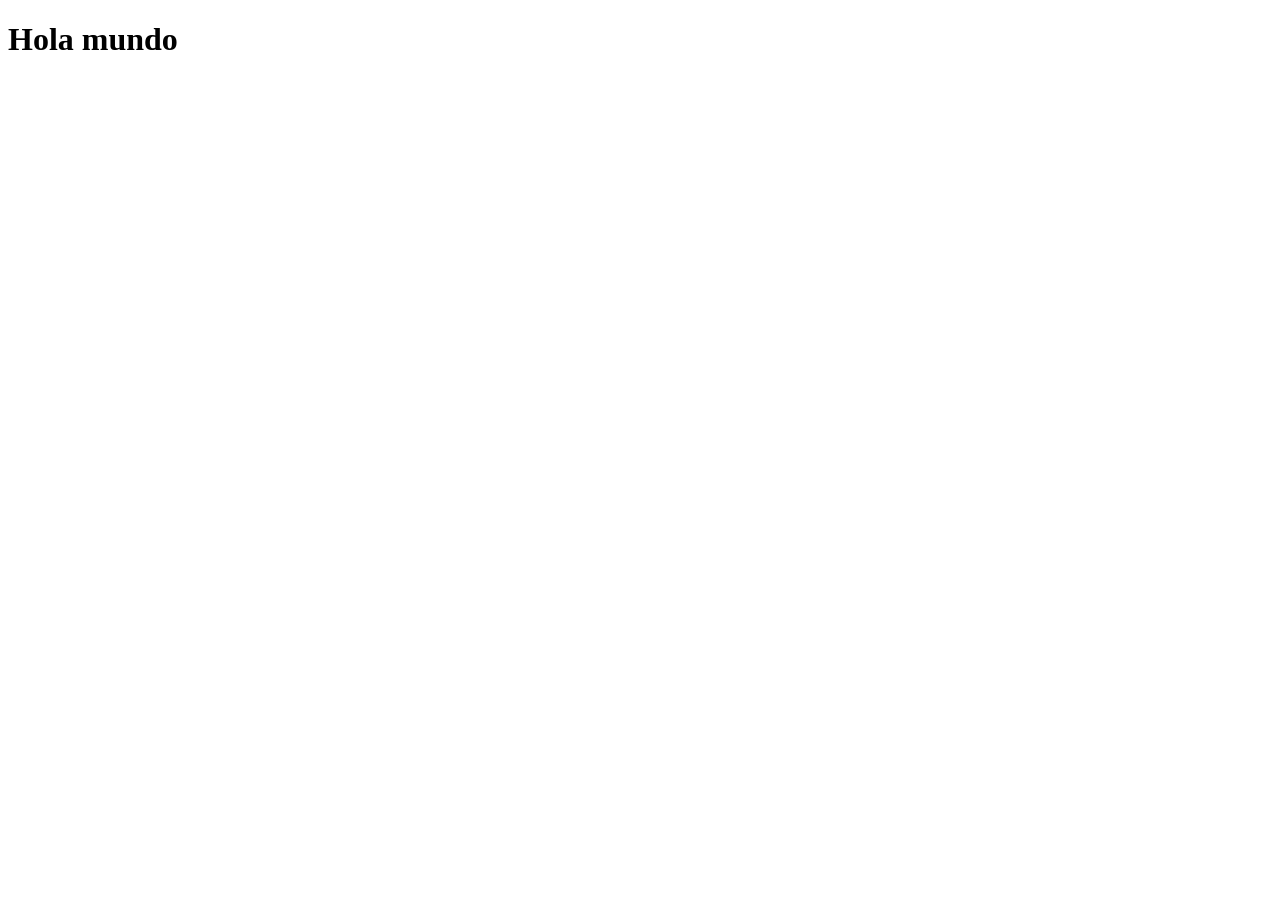
==== index.html @ 463c2a9b "Create index.html" ====
<!DOCTYPE html>
<html lang="es">
<head>
    <meta charset="UTF-8">
    <meta name="viewport" content="width=device-width, initial-scale=1.0">
    <title>ROR Control Tower — Arquitectura | Servisofts</title>
</head>
<body>
<h1>Hola mundo</h1>
</body>
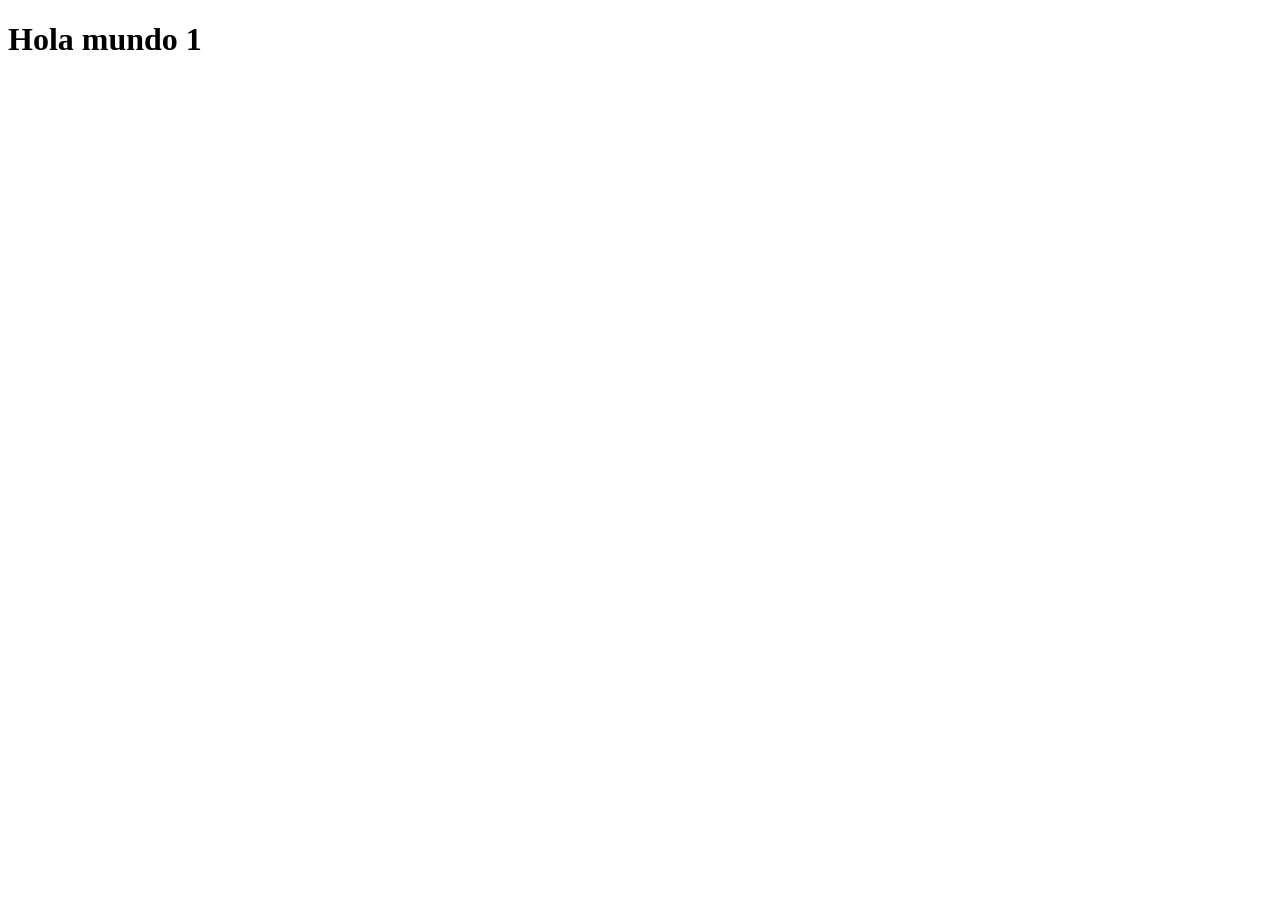
==== commit 5cb72d2f: "Update index.html" ====
--- a/index.html
+++ b/index.html
@@ -6,5 +6,5 @@
     <title>ROR Control Tower — Arquitectura | Servisofts</title>
 </head>
 <body>
-<h1>Hola mundo</h1>
+<h1>Hola mundo 1</h1>
 </body>
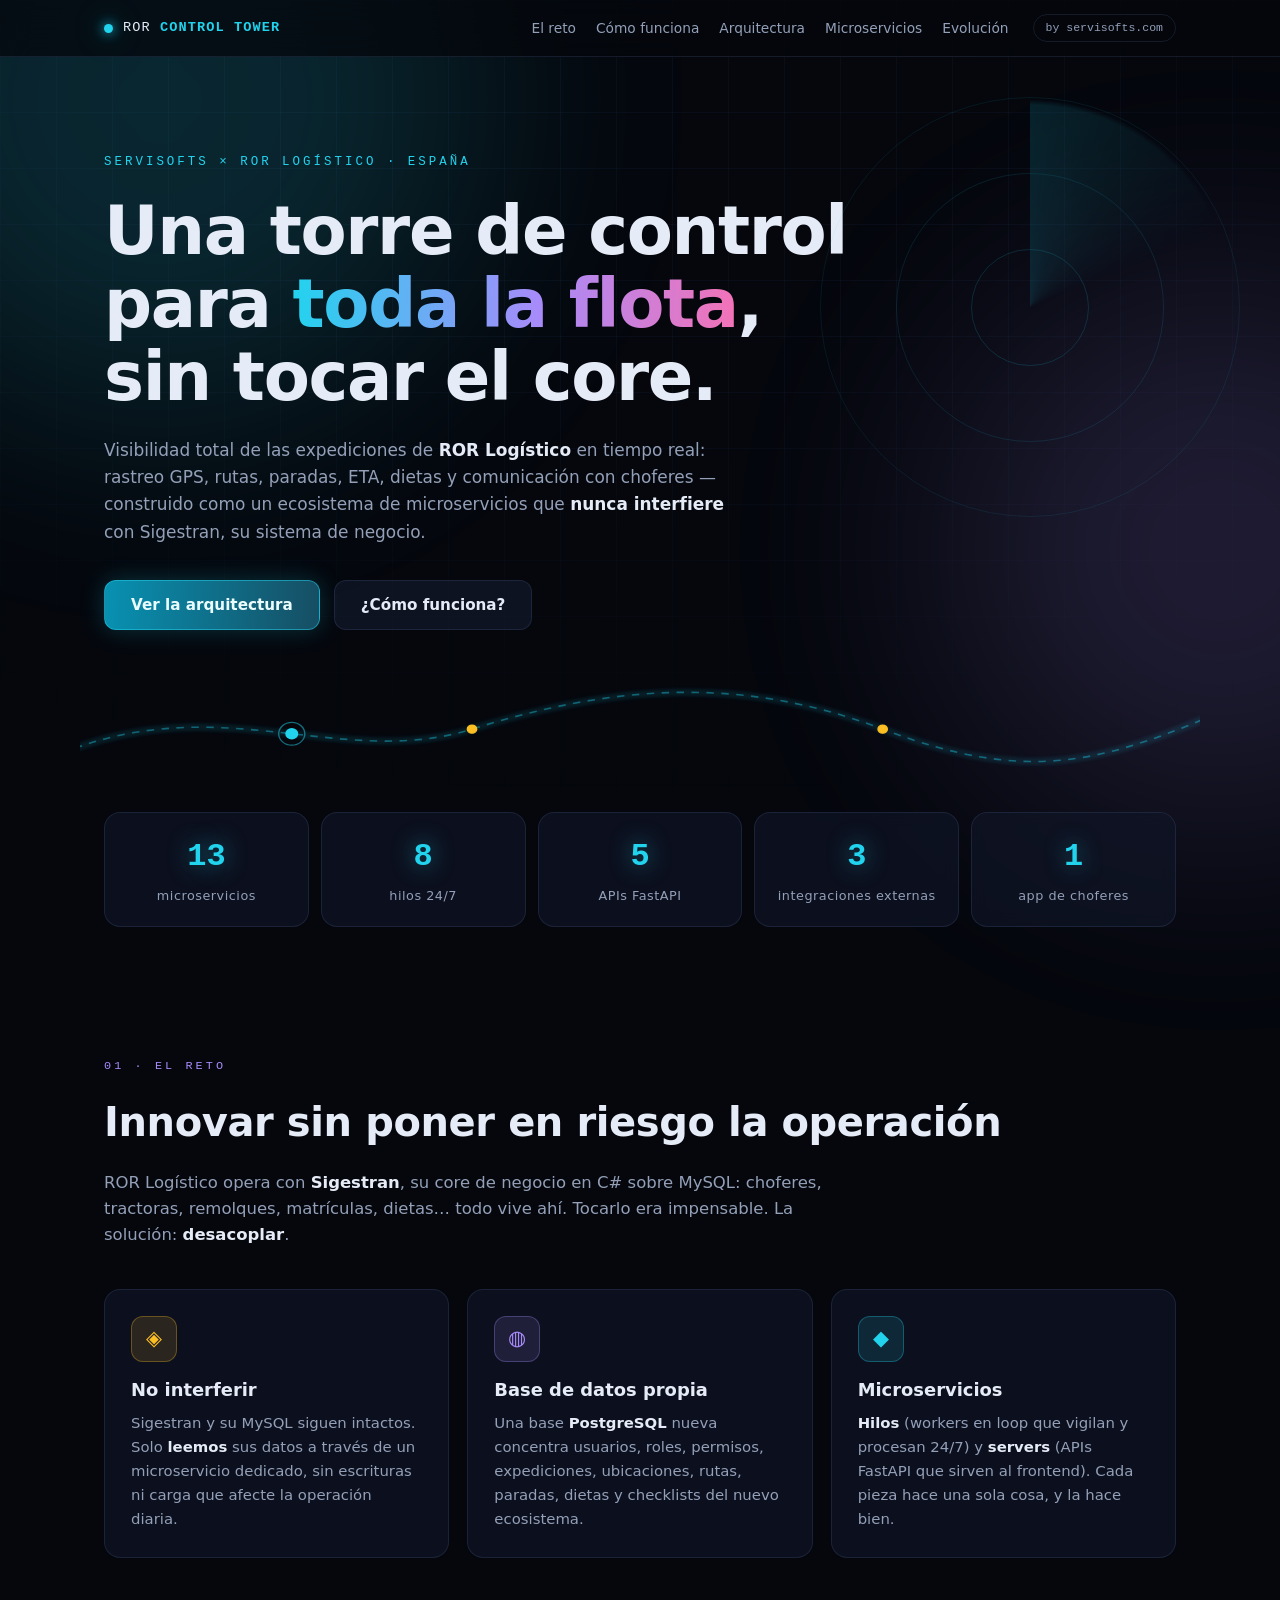
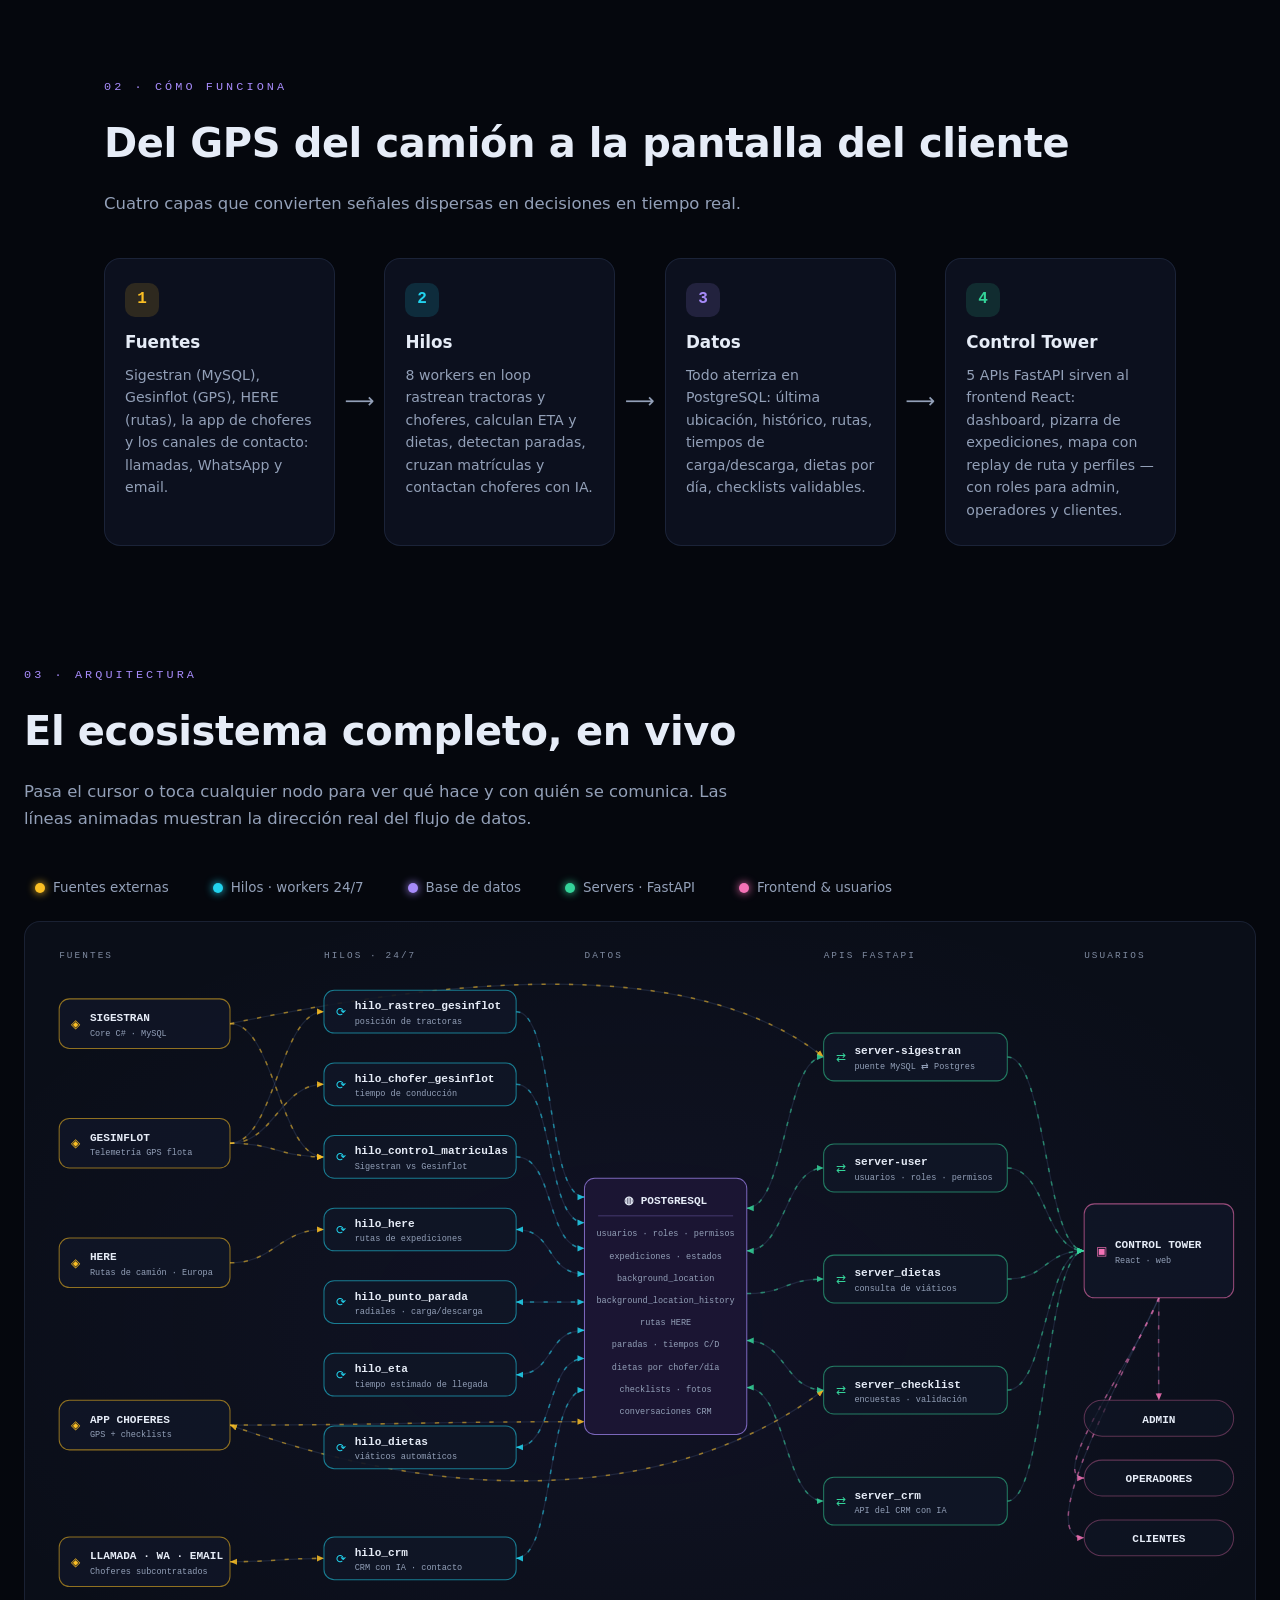
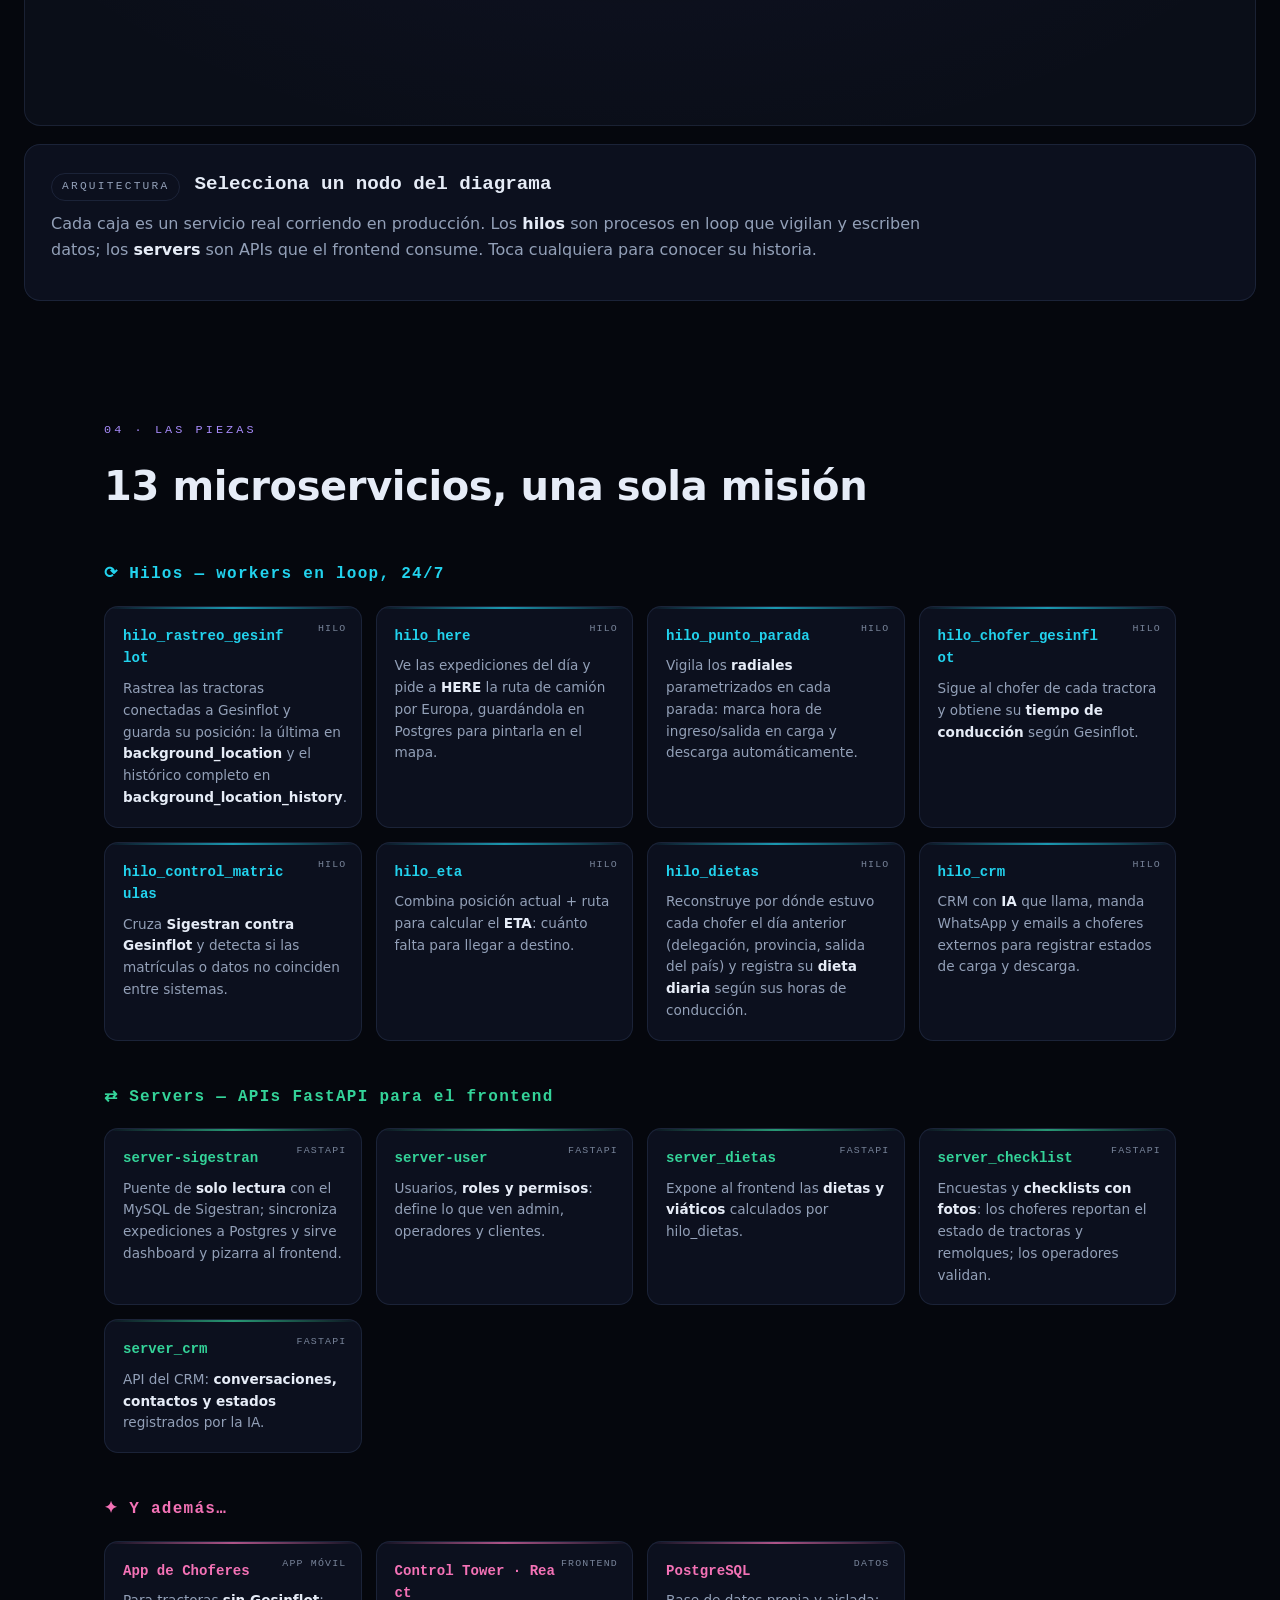
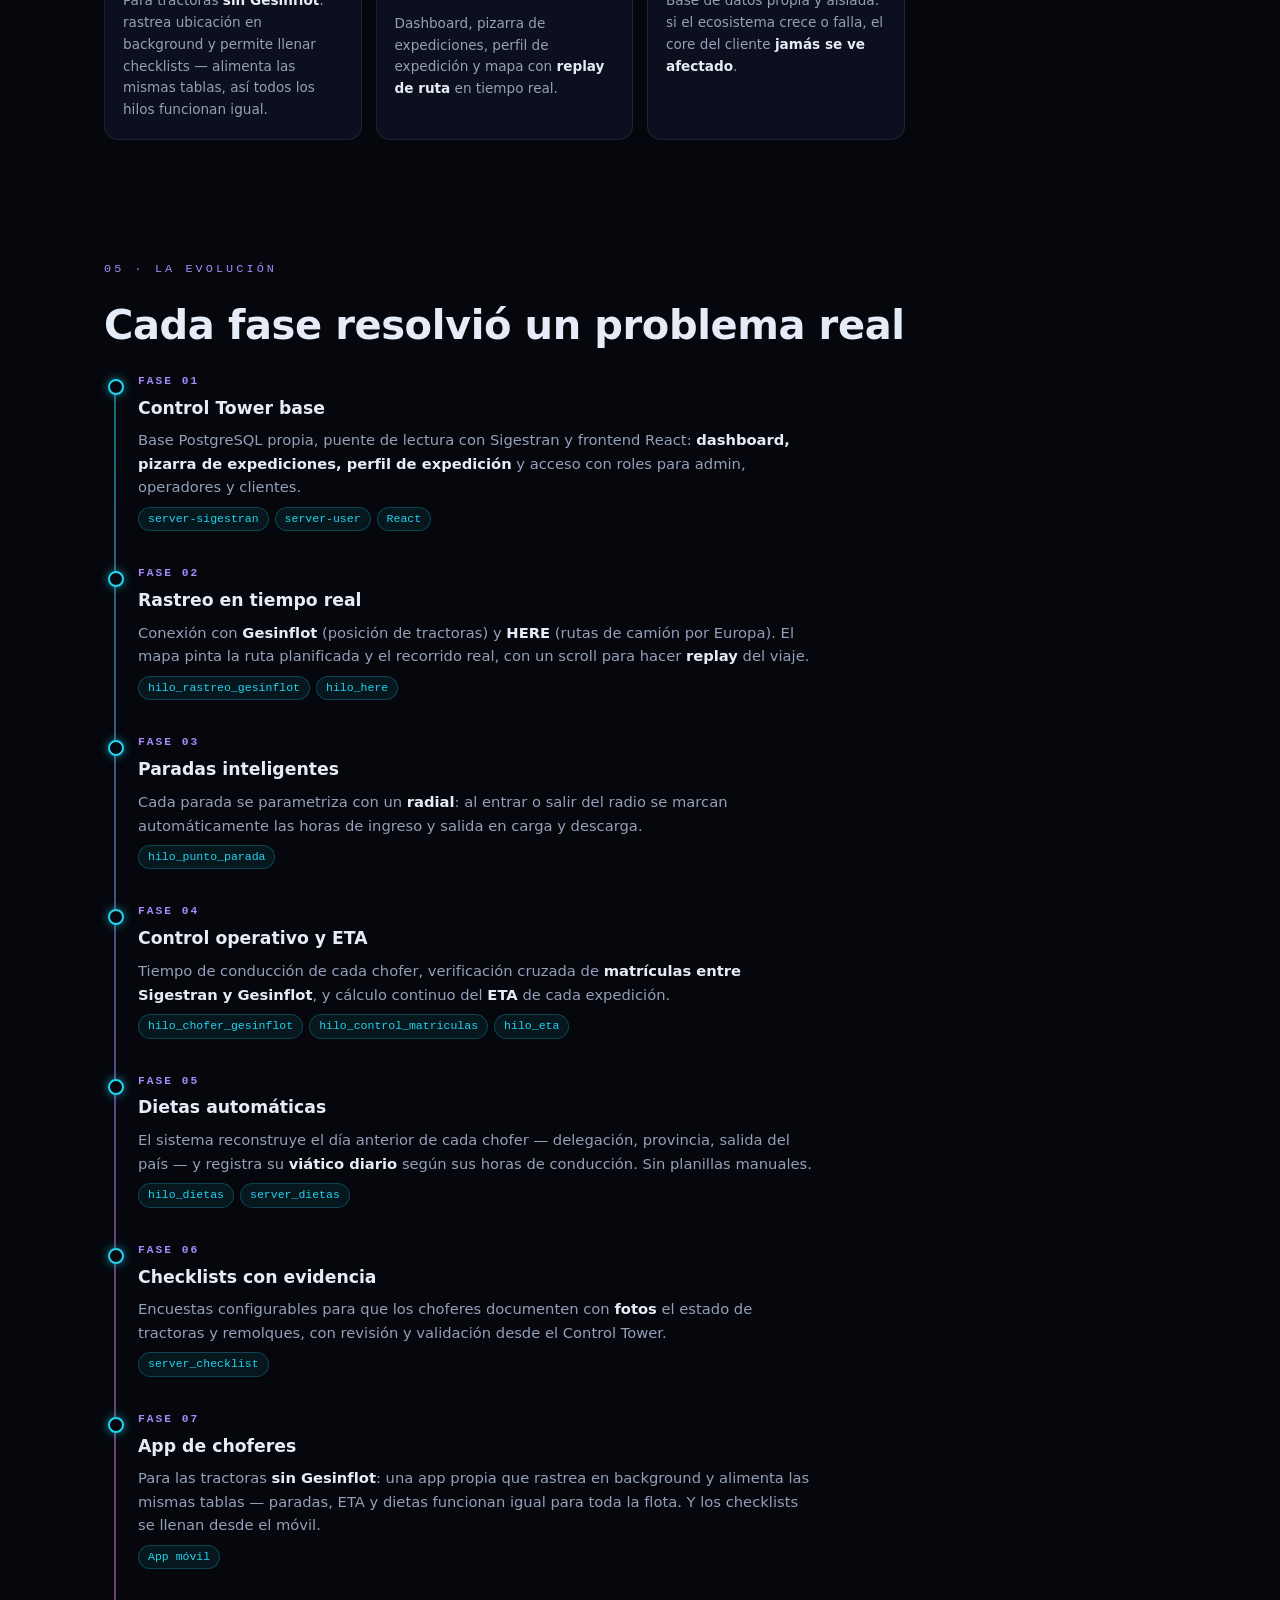
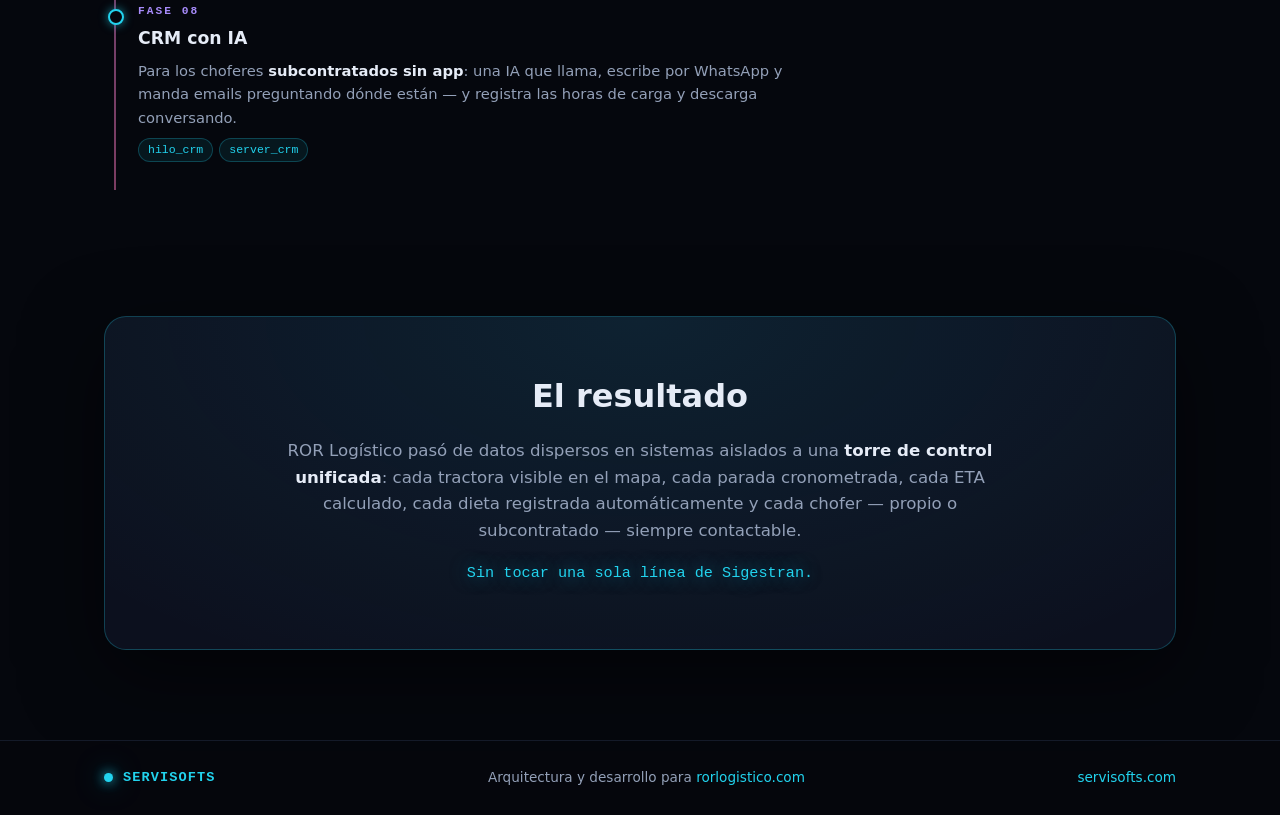
==== commit 5233b65c: "cambios" ====
--- a/index.html
+++ b/index.html
@@ -4,7 +4,245 @@
     <meta charset="UTF-8">
     <meta name="viewport" content="width=device-width, initial-scale=1.0">
     <title>ROR Control Tower — Arquitectura | Servisofts</title>
+    <meta name="description" content="Control Tower logístico para ROR Logístico: rastreo en tiempo real, ETA, dietas automáticas y CRM con IA. Desarrollado por Servisofts.">
+    <link rel="stylesheet" href="style.css" />
 </head>
 <body>
-<h1>Hola mundo 1</h1>
+
+    <!-- ══════════════════ FONDO GLOBAL ══════════════════ -->
+    <div class="bg-grid" aria-hidden="true"></div>
+    <div class="bg-glow bg-glow-1" aria-hidden="true"></div>
+    <div class="bg-glow bg-glow-2" aria-hidden="true"></div>
+
+    <!-- ══════════════════ NAV ══════════════════ -->
+    <nav class="nav">
+        <div class="nav-inner">
+            <a class="brand" href="#top">
+                <span class="brand-dot"></span>
+                <span class="brand-name">ROR <b>CONTROL TOWER</b></span>
+            </a>
+            <div class="nav-links">
+                <a href="#reto">El reto</a>
+                <a href="#flujo">Cómo funciona</a>
+                <a href="#diagrama">Arquitectura</a>
+                <a href="#microservicios">Microservicios</a>
+                <a href="#evolucion">Evolución</a>
+            </div>
+            <span class="nav-badge">by servisofts.com</span>
+        </div>
+    </nav>
+
+    <!-- ══════════════════ HERO ══════════════════ -->
+    <header class="hero" id="top">
+        <div class="hero-radar" aria-hidden="true">
+            <span></span><span></span><span></span>
+            <i class="sweep"></i>
+        </div>
+
+        <p class="hero-kicker">SERVISOFTS × ROR LOGÍSTICO · ESPAÑA</p>
+        <h1 class="hero-title">
+            Una torre de control<br>
+            para <span class="grad">toda la flota</span>,<br>
+            sin tocar el core.
+        </h1>
+        <p class="hero-sub">
+            Visibilidad total de las expediciones de <b>ROR Logístico</b> en tiempo real:
+            rastreo GPS, rutas, paradas, ETA, dietas y comunicación con choferes —
+            construido como un ecosistema de microservicios que <b>nunca interfiere</b>
+            con Sigestran, su sistema de negocio.
+        </p>
+
+        <div class="hero-cta">
+            <a class="btn btn-primary" href="#diagrama">Ver la arquitectura</a>
+            <a class="btn btn-ghost" href="#flujo">¿Cómo funciona?</a>
+        </div>
+
+        <!-- ruta animada -->
+        <div class="hero-route" aria-hidden="true">
+            <svg viewBox="0 0 1200 160" preserveAspectRatio="none">
+                <path id="routePath" class="route-line"
+                      d="M -20 120 C 150 40, 280 140, 420 90 S 700 20, 860 90 S 1100 130, 1240 60" />
+                <path class="route-line route-line-glow"
+                      d="M -20 120 C 150 40, 280 140, 420 90 S 700 20, 860 90 S 1100 130, 1240 60" />
+                <circle class="route-stop" cx="420" cy="90" r="5"></circle>
+                <circle class="route-stop-ring" cx="420" cy="90" r="5"></circle>
+                <circle class="route-stop" cx="860" cy="90" r="5"></circle>
+                <circle class="route-stop-ring" cx="860" cy="90" r="5"></circle>
+                <g class="truck">
+                    <circle r="7" class="truck-dot"></circle>
+                    <circle r="14" class="truck-halo"></circle>
+                    <animateMotion dur="14s" repeatCount="indefinite" rotate="none">
+                        <mpath href="#routePath"/>
+                    </animateMotion>
+                </g>
+            </svg>
+        </div>
+
+        <!-- stats -->
+        <div class="hero-stats">
+            <div class="stat"><b data-count="13">0</b><span>microservicios</span></div>
+            <div class="stat"><b data-count="8">0</b><span>hilos 24/7</span></div>
+            <div class="stat"><b data-count="5">0</b><span>APIs FastAPI</span></div>
+            <div class="stat"><b data-count="3">0</b><span>integraciones externas</span></div>
+            <div class="stat"><b data-count="1">0</b><span>app de choferes</span></div>
+        </div>
+    </header>
+
+    <main>
+
+    <!-- ══════════════════ EL RETO ══════════════════ -->
+    <section class="section" id="reto">
+        <p class="section-kicker">01 · EL RETO</p>
+        <h2 class="section-title">Innovar sin poner en riesgo la operación</h2>
+        <p class="section-lead">
+            ROR Logístico opera con <b>Sigestran</b>, su core de negocio en C# sobre MySQL:
+            choferes, tractoras, remolques, matrículas, dietas… todo vive ahí.
+            Tocarlo era impensable. La solución: <b>desacoplar</b>.
+        </p>
+
+        <div class="cards-3">
+            <article class="card reveal">
+                <div class="card-icon amber">◈</div>
+                <h3>No interferir</h3>
+                <p>Sigestran y su MySQL siguen intactos. Solo <b>leemos</b> sus datos a través
+                de un microservicio dedicado, sin escrituras ni carga que afecte la operación diaria.</p>
+            </article>
+            <article class="card reveal">
+                <div class="card-icon violet">◍</div>
+                <h3>Base de datos propia</h3>
+                <p>Una base <b>PostgreSQL</b> nueva concentra usuarios, roles, permisos,
+                expediciones, ubicaciones, rutas, paradas, dietas y checklists del nuevo ecosistema.</p>
+            </article>
+            <article class="card reveal">
+                <div class="card-icon cyan">◆</div>
+                <h3>Microservicios</h3>
+                <p><b>Hilos</b> (workers en loop que vigilan y procesan 24/7) y <b>servers</b>
+                (APIs FastAPI que sirven al frontend). Cada pieza hace una sola cosa, y la hace bien.</p>
+            </article>
+        </div>
+    </section>
+
+    <!-- ══════════════════ CÓMO FUNCIONA ══════════════════ -->
+    <section class="section" id="flujo">
+        <p class="section-kicker">02 · CÓMO FUNCIONA</p>
+        <h2 class="section-title">Del GPS del camión a la pantalla del cliente</h2>
+        <p class="section-lead">Cuatro capas que convierten señales dispersas en decisiones en tiempo real.</p>
+
+        <div class="flow-steps">
+            <div class="flow-step reveal">
+                <span class="flow-num amber">1</span>
+                <h3>Fuentes</h3>
+                <p>Sigestran (MySQL), Gesinflot (GPS), HERE (rutas), la app de choferes
+                y los canales de contacto: llamadas, WhatsApp y email.</p>
+            </div>
+            <span class="flow-arrow" aria-hidden="true">⟶</span>
+            <div class="flow-step reveal">
+                <span class="flow-num cyan">2</span>
+                <h3>Hilos</h3>
+                <p>8 workers en loop rastrean tractoras y choferes, calculan ETA y dietas,
+                detectan paradas, cruzan matrículas y contactan choferes con IA.</p>
+            </div>
+            <span class="flow-arrow" aria-hidden="true">⟶</span>
+            <div class="flow-step reveal">
+                <span class="flow-num violet">3</span>
+                <h3>Datos</h3>
+                <p>Todo aterriza en PostgreSQL: última ubicación, histórico, rutas,
+                tiempos de carga/descarga, dietas por día, checklists validables.</p>
+            </div>
+            <span class="flow-arrow" aria-hidden="true">⟶</span>
+            <div class="flow-step reveal">
+                <span class="flow-num green">4</span>
+                <h3>Control Tower</h3>
+                <p>5 APIs FastAPI sirven al frontend React: dashboard, pizarra de expediciones,
+                mapa con replay de ruta y perfiles — con roles para admin, operadores y clientes.</p>
+            </div>
+        </div>
+    </section>
+
+    <!-- ══════════════════ DIAGRAMA ══════════════════ -->
+    <section class="section section-wide" id="diagrama">
+        <p class="section-kicker">03 · ARQUITECTURA</p>
+        <h2 class="section-title">El ecosistema completo, en vivo</h2>
+        <p class="section-lead">
+            Pasa el cursor o toca cualquier nodo para ver qué hace y con quién se comunica.
+            Las líneas animadas muestran la dirección real del flujo de datos.
+        </p>
+
+        <div class="diagram-legend" id="diagramLegend">
+            <span data-type="source"><i class="dot amber"></i> Fuentes externas</span>
+            <span data-type="hilo"><i class="dot cyan"></i> Hilos · workers 24/7</span>
+            <span data-type="db"><i class="dot violet"></i> Base de datos</span>
+            <span data-type="server"><i class="dot green"></i> Servers · FastAPI</span>
+            <span data-type="front"><i class="dot pink"></i> Frontend & usuarios</span>
+        </div>
+
+        <div class="diagram-scroll">
+            <div class="diagram-wrap" id="diagramWrap">
+                <svg id="diagramSvg" viewBox="0 0 1440 940" role="img"
+                     aria-label="Diagrama de arquitectura de microservicios del Control Tower"></svg>
+            </div>
+        </div>
+
+        <div class="diagram-detail" id="diagramDetail">
+            <div class="detail-head">
+                <span class="detail-type" id="detailType">ARQUITECTURA</span>
+                <h3 id="detailTitle">Selecciona un nodo del diagrama</h3>
+            </div>
+            <p id="detailDesc">
+                Cada caja es un servicio real corriendo en producción. Los <b>hilos</b> son procesos
+                en loop que vigilan y escriben datos; los <b>servers</b> son APIs que el frontend consume.
+                Toca cualquiera para conocer su historia.
+            </p>
+            <div class="detail-links" id="detailLinks"></div>
+        </div>
+    </section>
+
+    <!-- ══════════════════ MICROSERVICIOS ══════════════════ -->
+    <section class="section" id="microservicios">
+        <p class="section-kicker">04 · LAS PIEZAS</p>
+        <h2 class="section-title">13 microservicios, una sola misión</h2>
+
+        <h3 class="group-title cyan-t">⟳ Hilos — workers en loop, 24/7</h3>
+        <div class="ms-grid" id="hilosGrid"></div>
+
+        <h3 class="group-title green-t">⇄ Servers — APIs FastAPI para el frontend</h3>
+        <div class="ms-grid" id="serversGrid"></div>
+
+        <h3 class="group-title pink-t">✦ Y además…</h3>
+        <div class="ms-grid" id="extrasGrid"></div>
+    </section>
+
+    <!-- ══════════════════ EVOLUCIÓN ══════════════════ -->
+    <section class="section" id="evolucion">
+        <p class="section-kicker">05 · LA EVOLUCIÓN</p>
+        <h2 class="section-title">Cada fase resolvió un problema real</h2>
+        <div class="timeline" id="timeline"></div>
+    </section>
+
+    <!-- ══════════════════ CIERRE ══════════════════ -->
+    <section class="section closing">
+        <div class="closing-box reveal">
+            <h2>El resultado</h2>
+            <p>
+                ROR Logístico pasó de datos dispersos en sistemas aislados a una
+                <b>torre de control unificada</b>: cada tractora visible en el mapa,
+                cada parada cronometrada, cada ETA calculado, cada dieta registrada
+                automáticamente y cada chofer — propio o subcontratado — siempre contactable.
+            </p>
+            <p class="closing-sign">Sin tocar una sola línea de Sigestran.</p>
+        </div>
+    </section>
+
+    </main>
+
+    <footer class="footer">
+        <div class="footer-inner">
+            <span class="brand"><span class="brand-dot"></span> <b>SERVISOFTS</b></span>
+            <span>Arquitectura y desarrollo para <a href="https://rorlogistico.com" target="_blank" rel="noopener">rorlogistico.com</a></span>
+            <a href="https://servisofts.com" target="_blank" rel="noopener">servisofts.com</a>
+        </div>
+    </footer>
+
+    <script src="index.js"></script>
 </body>
+</html>
--- a/style.css
+++ b/style.css
@@ -0,0 +1,539 @@
+/* ═══════════════════════════════════════════════════════════
+   ROR CONTROL TOWER — Servisofts
+   Tema: futurista oscuro · neón cian/violeta/verde/ámbar
+   ═══════════════════════════════════════════════════════════ */
+
+:root {
+    --bg:        #05070d;
+    --bg-2:      #0a0e18;
+    --panel:     rgba(16, 22, 38, 0.72);
+    --panel-2:   rgba(22, 30, 52, 0.55);
+    --line:      rgba(120, 150, 210, 0.14);
+    --text:      #e6ecf7;
+    --muted:     #93a0b8;
+
+    --cyan:   #22d3ee;
+    --violet: #a78bfa;
+    --green:  #34d399;
+    --amber:  #fbbf24;
+    --pink:   #f472b6;
+
+    --font: "Segoe UI", system-ui, -apple-system, "Helvetica Neue", Arial, sans-serif;
+    --mono: ui-monospace, "Cascadia Code", "JetBrains Mono", Consolas, monospace;
+
+    --radius: 16px;
+    --maxw: 1120px;
+}
+
+* { margin: 0; padding: 0; box-sizing: border-box; }
+
+html { scroll-behavior: smooth; }
+
+body {
+    background: var(--bg);
+    color: var(--text);
+    font-family: var(--font);
+    line-height: 1.6;
+    overflow-x: hidden;
+}
+
+::selection { background: rgba(34, 211, 238, 0.35); }
+
+a { color: var(--cyan); text-decoration: none; }
+a:hover { text-decoration: underline; }
+
+/* ── Fondo global ─────────────────────────────────────────── */
+
+.bg-grid {
+    position: fixed; inset: 0; z-index: -2;
+    background-image:
+        linear-gradient(rgba(90, 130, 220, 0.055) 1px, transparent 1px),
+        linear-gradient(90deg, rgba(90, 130, 220, 0.055) 1px, transparent 1px);
+    background-size: 56px 56px;
+    mask-image: radial-gradient(ellipse 90% 70% at 50% 20%, black 30%, transparent 100%);
+    -webkit-mask-image: radial-gradient(ellipse 90% 70% at 50% 20%, black 30%, transparent 100%);
+}
+
+.bg-glow {
+    position: fixed; z-index: -1; border-radius: 50%;
+    filter: blur(120px); opacity: 0.16; pointer-events: none;
+}
+.bg-glow-1 { width: 640px; height: 640px; top: -220px; left: -160px; background: var(--cyan); }
+.bg-glow-2 { width: 560px; height: 560px; top: 30%; right: -220px; background: var(--violet); }
+
+/* ── Nav ──────────────────────────────────────────────────── */
+
+.nav {
+    position: sticky; top: 0; z-index: 50;
+    backdrop-filter: blur(14px);
+    background: rgba(5, 7, 13, 0.75);
+    border-bottom: 1px solid var(--line);
+}
+.nav-inner {
+    max-width: var(--maxw); margin: 0 auto;
+    display: flex; align-items: center; gap: 24px;
+    padding: 14px 24px;
+}
+.brand {
+    display: inline-flex; align-items: center; gap: 10px;
+    color: var(--text); font-family: var(--mono); font-size: 0.85rem;
+    letter-spacing: 0.08em; white-space: nowrap;
+}
+.brand:hover { text-decoration: none; }
+.brand b { color: var(--cyan); }
+.brand-dot {
+    width: 9px; height: 9px; border-radius: 50%;
+    background: var(--cyan);
+    box-shadow: 0 0 12px var(--cyan), 0 0 28px rgba(34, 211, 238, 0.6);
+    animation: pulse-dot 2.4s ease-in-out infinite;
+}
+@keyframes pulse-dot {
+    0%, 100% { transform: scale(1); opacity: 1; }
+    50%      { transform: scale(0.75); opacity: 0.7; }
+}
+.nav-links { display: flex; gap: 20px; margin-left: auto; }
+.nav-links a {
+    color: var(--muted); font-size: 0.86rem;
+    transition: color 0.2s;
+}
+.nav-links a:hover { color: var(--cyan); text-decoration: none; }
+.nav-badge {
+    font-family: var(--mono); font-size: 0.72rem; color: var(--muted);
+    border: 1px solid var(--line); border-radius: 999px;
+    padding: 4px 12px; white-space: nowrap;
+}
+
+/* ── Hero ─────────────────────────────────────────────────── */
+
+.hero {
+    max-width: var(--maxw); margin: 0 auto;
+    padding: 96px 24px 40px;
+    position: relative;
+}
+
+.hero-radar {
+    position: absolute; top: 40px; right: -40px;
+    width: 420px; height: 420px; opacity: 0.5;
+    pointer-events: none;
+}
+.hero-radar span {
+    position: absolute; inset: 0; border-radius: 50%;
+    border: 1px solid rgba(34, 211, 238, 0.18);
+}
+.hero-radar span:nth-child(2) { inset: 18%; border-color: rgba(34, 211, 238, 0.24); }
+.hero-radar span:nth-child(3) { inset: 36%; border-color: rgba(34, 211, 238, 0.32); }
+.hero-radar .sweep {
+    position: absolute; inset: 0; border-radius: 50%;
+    background: conic-gradient(from 0deg, rgba(34, 211, 238, 0.28), transparent 70deg, transparent);
+    animation: radar-sweep 5s linear infinite;
+    mask-image: radial-gradient(circle, black 0%, black 68%, transparent 70%);
+    -webkit-mask-image: radial-gradient(circle, black 0%, black 68%, transparent 70%);
+}
+@keyframes radar-sweep { to { transform: rotate(360deg); } }
+
+.hero-kicker {
+    font-family: var(--mono); font-size: 0.78rem; letter-spacing: 0.24em;
+    color: var(--cyan); margin-bottom: 22px;
+}
+.hero-title {
+    font-size: clamp(2.4rem, 5.4vw, 4.2rem);
+    line-height: 1.08; font-weight: 800; letter-spacing: -0.02em;
+    margin-bottom: 24px;
+}
+.grad {
+    background: linear-gradient(92deg, var(--cyan), var(--violet) 55%, var(--pink));
+    -webkit-background-clip: text; background-clip: text;
+    -webkit-text-fill-color: transparent; color: transparent;
+}
+.hero-sub {
+    max-width: 640px; color: var(--muted); font-size: 1.06rem;
+    margin-bottom: 34px;
+}
+.hero-sub b { color: var(--text); }
+
+.hero-cta { display: flex; gap: 14px; flex-wrap: wrap; margin-bottom: 26px; }
+.btn {
+    display: inline-block; padding: 12px 26px; border-radius: 12px;
+    font-size: 0.95rem; font-weight: 600; transition: all 0.22s;
+}
+.btn:hover { text-decoration: none; transform: translateY(-2px); }
+.btn-primary {
+    background: linear-gradient(92deg, #0891b2, #164e63);
+    color: #eafcff; border: 1px solid rgba(34, 211, 238, 0.5);
+    box-shadow: 0 0 24px rgba(34, 211, 238, 0.22);
+}
+.btn-primary:hover { box-shadow: 0 0 38px rgba(34, 211, 238, 0.42); }
+.btn-ghost {
+    color: var(--text); border: 1px solid var(--line);
+    background: var(--panel-2);
+}
+.btn-ghost:hover { border-color: rgba(34, 211, 238, 0.5); }
+
+/* ruta animada del hero */
+.hero-route { margin: 8px -24px 6px; }
+.hero-route svg { width: 100%; height: 130px; display: block; }
+.route-line {
+    fill: none; stroke: rgba(34, 211, 238, 0.4); stroke-width: 2;
+    stroke-dasharray: 8 8;
+}
+.route-line-glow {
+    stroke: rgba(34, 211, 238, 0.1); stroke-width: 9;
+    stroke-dasharray: none; filter: blur(2px);
+}
+.route-stop { fill: var(--amber); }
+.route-stop-ring {
+    fill: none; stroke: var(--amber); stroke-width: 1.5;
+    animation: stop-ring 2.2s ease-out infinite;
+    transform-box: fill-box; transform-origin: center;
+}
+@keyframes stop-ring {
+    0%   { transform: scale(1);   opacity: 0.9; }
+    100% { transform: scale(3.4); opacity: 0; }
+}
+.truck-dot  { fill: var(--cyan); }
+.truck-halo {
+    fill: none; stroke: rgba(34, 211, 238, 0.5); stroke-width: 1.5;
+    animation: stop-ring 1.6s ease-out infinite;
+    transform-box: fill-box; transform-origin: center;
+}
+
+/* stats */
+.hero-stats {
+    display: flex; flex-wrap: wrap; gap: 12px; margin-top: 26px;
+}
+.stat {
+    flex: 1 1 150px; text-align: center;
+    background: var(--panel); border: 1px solid var(--line);
+    border-radius: var(--radius); padding: 18px 12px;
+    backdrop-filter: blur(8px);
+}
+.stat b {
+    display: block; font-size: 2rem; font-weight: 800;
+    font-family: var(--mono); color: var(--cyan);
+    text-shadow: 0 0 22px rgba(34, 211, 238, 0.5);
+}
+.stat span { font-size: 0.8rem; color: var(--muted); letter-spacing: 0.04em; }
+
+/* ── Secciones ────────────────────────────────────────────── */
+
+.section {
+    max-width: var(--maxw); margin: 0 auto;
+    padding: 90px 24px 30px;
+}
+.section-wide { max-width: 1380px; }
+
+.section-kicker {
+    font-family: var(--mono); font-size: 0.74rem; letter-spacing: 0.26em;
+    color: var(--violet); margin-bottom: 14px;
+}
+.section-title {
+    font-size: clamp(1.7rem, 3.4vw, 2.5rem);
+    font-weight: 800; letter-spacing: -0.01em; margin-bottom: 16px;
+}
+.section-lead {
+    color: var(--muted); max-width: 720px; font-size: 1.03rem;
+    margin-bottom: 40px;
+}
+.section-lead b { color: var(--text); }
+
+/* ── Cards genéricas ──────────────────────────────────────── */
+
+.cards-3 {
+    display: grid; grid-template-columns: repeat(auto-fit, minmax(260px, 1fr));
+    gap: 18px;
+}
+.card {
+    background: var(--panel); border: 1px solid var(--line);
+    border-radius: var(--radius); padding: 26px;
+    backdrop-filter: blur(8px);
+    transition: transform 0.25s, border-color 0.25s, box-shadow 0.25s;
+}
+.card:hover {
+    transform: translateY(-4px);
+    border-color: rgba(34, 211, 238, 0.4);
+    box-shadow: 0 12px 42px rgba(0, 0, 0, 0.45), 0 0 0 1px rgba(34, 211, 238, 0.12);
+}
+.card h3 { margin: 14px 0 8px; font-size: 1.12rem; }
+.card p  { color: var(--muted); font-size: 0.93rem; }
+.card p b { color: var(--text); }
+
+.card-icon {
+    width: 46px; height: 46px; border-radius: 12px;
+    display: grid; place-items: center; font-size: 1.3rem;
+}
+.card-icon.amber  { background: rgba(251, 191, 36, 0.12);  color: var(--amber);  box-shadow: inset 0 0 0 1px rgba(251,191,36,.3); }
+.card-icon.violet { background: rgba(167, 139, 250, 0.12); color: var(--violet); box-shadow: inset 0 0 0 1px rgba(167,139,250,.3); }
+.card-icon.cyan   { background: rgba(34, 211, 238, 0.12);  color: var(--cyan);   box-shadow: inset 0 0 0 1px rgba(34,211,238,.3); }
+
+/* ── Flujo (cómo funciona) ────────────────────────────────── */
+
+.flow-steps {
+    display: flex; align-items: stretch; gap: 10px; flex-wrap: wrap;
+}
+.flow-step {
+    flex: 1 1 200px;
+    background: var(--panel); border: 1px solid var(--line);
+    border-radius: var(--radius); padding: 24px 20px;
+    backdrop-filter: blur(8px);
+    transition: transform 0.25s, border-color 0.25s;
+}
+.flow-step:hover { transform: translateY(-4px); border-color: rgba(167, 139, 250, 0.45); }
+.flow-step h3 { margin: 12px 0 8px; font-size: 1.05rem; }
+.flow-step p  { color: var(--muted); font-size: 0.88rem; }
+.flow-num {
+    display: inline-grid; place-items: center;
+    width: 34px; height: 34px; border-radius: 10px;
+    font-family: var(--mono); font-weight: 700;
+}
+.flow-num.amber  { background: rgba(251,191,36,.14);  color: var(--amber); }
+.flow-num.cyan   { background: rgba(34,211,238,.14);  color: var(--cyan); }
+.flow-num.violet { background: rgba(167,139,250,.14); color: var(--violet); }
+.flow-num.green  { background: rgba(52,211,153,.14);  color: var(--green); }
+.flow-arrow {
+    align-self: center; color: var(--muted); font-size: 1.3rem;
+    animation: arrow-nudge 1.8s ease-in-out infinite;
+}
+@keyframes arrow-nudge {
+    0%, 100% { transform: translateX(0);   opacity: 0.5; }
+    50%      { transform: translateX(6px); opacity: 1; }
+}
+
+/* ── Diagrama ─────────────────────────────────────────────── */
+
+.diagram-legend {
+    display: flex; flex-wrap: wrap; gap: 10px 22px;
+    margin-bottom: 18px; font-size: 0.84rem; color: var(--muted);
+}
+.diagram-legend span {
+    display: inline-flex; align-items: center; gap: 8px;
+    cursor: pointer; padding: 4px 10px; border-radius: 999px;
+    border: 1px solid transparent; transition: all 0.2s;
+}
+.diagram-legend span:hover,
+.diagram-legend span.active { border-color: var(--line); background: var(--panel-2); color: var(--text); }
+.dot { width: 10px; height: 10px; border-radius: 50%; display: inline-block; }
+.dot.amber  { background: var(--amber);  box-shadow: 0 0 8px var(--amber); }
+.dot.cyan   { background: var(--cyan);   box-shadow: 0 0 8px var(--cyan); }
+.dot.violet { background: var(--violet); box-shadow: 0 0 8px var(--violet); }
+.dot.green  { background: var(--green);  box-shadow: 0 0 8px var(--green); }
+.dot.pink   { background: var(--pink);   box-shadow: 0 0 8px var(--pink); }
+
+.diagram-scroll {
+    overflow-x: auto; border-radius: var(--radius);
+    border: 1px solid var(--line);
+    background:
+        radial-gradient(ellipse 60% 55% at 50% 50%, rgba(120, 90, 250, 0.06), transparent),
+        var(--bg-2);
+}
+.diagram-wrap { min-width: 1180px; }
+#diagramSvg { width: 100%; height: auto; display: block; }
+
+/* — nodos — */
+.node { cursor: pointer; transition: opacity 0.3s; }
+.node rect {
+    fill: rgba(16, 22, 38, 0.9);
+    stroke-width: 1.2;
+    transition: filter 0.25s;
+}
+.node text { font-family: var(--mono); pointer-events: none; }
+.node .node-label { font-size: 13px; font-weight: 700; fill: var(--text); }
+.node .node-sub   { font-size: 10px; fill: var(--muted); }
+
+.node.type-source rect { stroke: rgba(251, 191, 36, 0.55); }
+.node.type-hilo   rect { stroke: rgba(34, 211, 238, 0.55); }
+.node.type-db     rect { stroke: rgba(167, 139, 250, 0.7); fill: rgba(28, 22, 52, 0.95); }
+.node.type-server rect { stroke: rgba(52, 211, 153, 0.55); }
+.node.type-front  rect { stroke: rgba(244, 114, 182, 0.6); }
+.node.type-user   rect { stroke: rgba(244, 114, 182, 0.35); fill: rgba(16, 22, 38, 0.6); }
+
+.node.type-source .node-icon { fill: var(--amber); }
+.node.type-hilo   .node-icon { fill: var(--cyan); }
+.node.type-db     .node-icon { fill: var(--violet); }
+.node.type-server .node-icon { fill: var(--green); }
+.node.type-front  .node-icon,
+.node.type-user   .node-icon { fill: var(--pink); }
+
+.node:hover rect, .node.selected rect { filter: drop-shadow(0 0 10px rgba(34, 211, 238, 0.5)); }
+.node.type-source:hover rect, .node.type-source.selected rect { filter: drop-shadow(0 0 10px rgba(251, 191, 36, 0.55)); }
+.node.type-db:hover rect,     .node.type-db.selected rect     { filter: drop-shadow(0 0 12px rgba(167, 139, 250, 0.6)); }
+.node.type-server:hover rect, .node.type-server.selected rect { filter: drop-shadow(0 0 10px rgba(52, 211, 153, 0.55)); }
+.node.type-front:hover rect,  .node.type-front.selected rect  { filter: drop-shadow(0 0 10px rgba(244, 114, 182, 0.55)); }
+
+/* — edges — */
+.edge { fill: none; transition: opacity 0.3s, stroke 0.3s; }
+.edge-base { stroke: rgba(120, 150, 210, 0.16); stroke-width: 1.4; }
+.edge-flow {
+    stroke-width: 1.8; stroke-dasharray: 5 11;
+    animation: edge-flow 1.1s linear infinite;
+    opacity: 0.55;
+}
+@keyframes edge-flow { to { stroke-dashoffset: -16; } }
+
+.edge-flow.c-amber  { stroke: var(--amber); }
+.edge-flow.c-cyan   { stroke: var(--cyan); }
+.edge-flow.c-violet { stroke: var(--violet); }
+.edge-flow.c-green  { stroke: var(--green); }
+.edge-flow.c-pink   { stroke: var(--pink); }
+
+/* — foco: al pasar sobre un nodo se atenúa el resto — */
+#diagramSvg.has-focus .node:not(.lit):not(.selected) { opacity: 0.14; }
+#diagramSvg.has-focus .edge:not(.active) { opacity: 0.05; }
+#diagramSvg.has-focus .layer-label { opacity: 0.25; }
+#diagramSvg .edge.active.edge-flow { opacity: 1; stroke-width: 2.4; }
+#diagramSvg .edge.active.edge-base { stroke: rgba(230, 236, 247, 0.35); }
+
+/* — etiquetas de capa — */
+.layer-label {
+    font-family: var(--mono); font-size: 11px; letter-spacing: 0.22em;
+    fill: var(--muted); opacity: 0.85; transition: opacity 0.3s;
+}
+
+/* — panel de detalle — */
+.diagram-detail {
+    margin-top: 18px;
+    background: var(--panel); border: 1px solid var(--line);
+    border-radius: var(--radius); padding: 24px 26px;
+    backdrop-filter: blur(8px);
+    min-height: 150px;
+}
+.detail-head { display: flex; align-items: baseline; gap: 14px; flex-wrap: wrap; margin-bottom: 10px; }
+.detail-type {
+    font-family: var(--mono); font-size: 0.7rem; letter-spacing: 0.2em;
+    padding: 4px 10px; border-radius: 999px;
+    border: 1px solid var(--line); color: var(--muted);
+}
+.detail-type.t-source { color: var(--amber);  border-color: rgba(251,191,36,.4); }
+.detail-type.t-hilo   { color: var(--cyan);   border-color: rgba(34,211,238,.4); }
+.detail-type.t-db     { color: var(--violet); border-color: rgba(167,139,250,.4); }
+.detail-type.t-server { color: var(--green);  border-color: rgba(52,211,153,.4); }
+.detail-type.t-front, .detail-type.t-user { color: var(--pink); border-color: rgba(244,114,182,.4); }
+#detailTitle { font-size: 1.2rem; font-family: var(--mono); }
+#detailDesc { color: var(--muted); max-width: 900px; }
+#detailDesc b { color: var(--text); }
+.detail-links { display: flex; flex-wrap: wrap; gap: 8px; margin-top: 14px; }
+.detail-links span {
+    font-family: var(--mono); font-size: 0.74rem;
+    padding: 4px 12px; border-radius: 999px;
+    background: var(--panel-2); border: 1px solid var(--line);
+    color: var(--muted); cursor: pointer; transition: all 0.2s;
+}
+.detail-links span:hover { color: var(--cyan); border-color: rgba(34,211,238,.45); }
+
+/* ── Grid de microservicios ───────────────────────────────── */
+
+.group-title {
+    font-family: var(--mono); font-size: 1rem; letter-spacing: 0.08em;
+    margin: 44px 0 18px;
+}
+.cyan-t  { color: var(--cyan); }
+.green-t { color: var(--green); }
+.pink-t  { color: var(--pink); }
+
+.ms-grid {
+    display: grid; grid-template-columns: repeat(auto-fill, minmax(255px, 1fr));
+    gap: 14px;
+}
+.ms-card {
+    background: var(--panel); border: 1px solid var(--line);
+    border-radius: 14px; padding: 18px;
+    transition: transform 0.22s, border-color 0.22s;
+    position: relative; overflow: hidden;
+}
+.ms-card::before {
+    content: ""; position: absolute; top: 0; left: 0; right: 0; height: 2px;
+    background: linear-gradient(90deg, transparent, var(--accent, var(--cyan)), transparent);
+    opacity: 0.7;
+}
+.ms-card:hover { transform: translateY(-3px); border-color: rgba(120,150,210,.35); }
+.ms-card h4 {
+    font-family: var(--mono); font-size: 0.88rem;
+    color: var(--accent, var(--cyan)); margin-bottom: 8px;
+    word-break: break-all; padding-right: 52px;
+}
+.ms-card p { color: var(--muted); font-size: 0.85rem; }
+.ms-card p b { color: var(--text); }
+.ms-tag {
+    position: absolute; top: 14px; right: 14px;
+    font-family: var(--mono); font-size: 0.62rem; letter-spacing: 0.12em;
+    color: var(--muted); opacity: 0.8;
+}
+
+/* ── Timeline ─────────────────────────────────────────────── */
+
+.timeline { position: relative; padding-left: 34px; max-width: 800px; }
+.timeline::before {
+    content: ""; position: absolute; left: 10px; top: 6px; bottom: 6px;
+    width: 2px;
+    background: linear-gradient(180deg, var(--cyan), var(--violet), var(--pink));
+    opacity: 0.5;
+}
+.tl-item { position: relative; padding: 0 0 34px; }
+.tl-item::before {
+    content: ""; position: absolute; left: -30px; top: 6px;
+    width: 12px; height: 12px; border-radius: 50%;
+    background: var(--bg); border: 2px solid var(--cyan);
+    box-shadow: 0 0 10px rgba(34, 211, 238, 0.6);
+}
+.tl-item h3 { font-size: 1.08rem; margin-bottom: 6px; }
+.tl-item h3 .tl-phase {
+    font-family: var(--mono); font-size: 0.7rem; color: var(--violet);
+    letter-spacing: 0.18em; display: block; margin-bottom: 4px;
+}
+.tl-item p { color: var(--muted); font-size: 0.92rem; max-width: 680px; }
+.tl-item p b { color: var(--text); }
+.tl-ms {
+    display: inline-block; font-family: var(--mono); font-size: 0.72rem;
+    color: var(--cyan); background: rgba(34, 211, 238, 0.08);
+    border: 1px solid rgba(34, 211, 238, 0.25);
+    padding: 2px 9px; border-radius: 999px; margin: 8px 6px 0 0;
+}
+
+/* ── Cierre ───────────────────────────────────────────────── */
+
+.closing { padding-bottom: 90px; }
+.closing-box {
+    background:
+        radial-gradient(ellipse 70% 120% at 50% 0%, rgba(34, 211, 238, 0.09), transparent),
+        var(--panel);
+    border: 1px solid rgba(34, 211, 238, 0.25);
+    border-radius: 22px; padding: 54px 44px; text-align: center;
+    box-shadow: 0 24px 80px rgba(0, 0, 0, 0.5);
+}
+.closing-box h2 { font-size: 2rem; margin-bottom: 16px; }
+.closing-box p { color: var(--muted); max-width: 760px; margin: 0 auto 10px; font-size: 1.04rem; }
+.closing-box p b { color: var(--text); }
+.closing-sign {
+    font-family: var(--mono); color: var(--cyan) !important;
+    margin-top: 16px !important; font-size: 0.95rem !important;
+    text-shadow: 0 0 18px rgba(34, 211, 238, 0.5);
+}
+
+/* ── Footer ───────────────────────────────────────────────── */
+
+.footer { border-top: 1px solid var(--line); background: rgba(5, 7, 13, 0.8); }
+.footer-inner {
+    max-width: var(--maxw); margin: 0 auto;
+    display: flex; align-items: center; justify-content: space-between;
+    gap: 16px; flex-wrap: wrap;
+    padding: 26px 24px; color: var(--muted); font-size: 0.85rem;
+}
+
+/* ── Reveal on scroll ─────────────────────────────────────── */
+
+.reveal { opacity: 0; transform: translateY(22px); transition: opacity 0.7s, transform 0.7s; }
+.reveal.in { opacity: 1; transform: none; }
+
+/* ── Responsive ───────────────────────────────────────────── */
+
+@media (max-width: 860px) {
+    .nav-links { display: none; }
+    .hero { padding-top: 64px; }
+    .hero-radar { display: none; }
+    .flow-arrow { display: none; }
+    .closing-box { padding: 38px 22px; }
+}
+
+@media (prefers-reduced-motion: reduce) {
+    *, *::before, *::after { animation-duration: 0.01ms !important; animation-iteration-count: 1 !important; transition-duration: 0.01ms !important; }
+    html { scroll-behavior: auto; }
+}
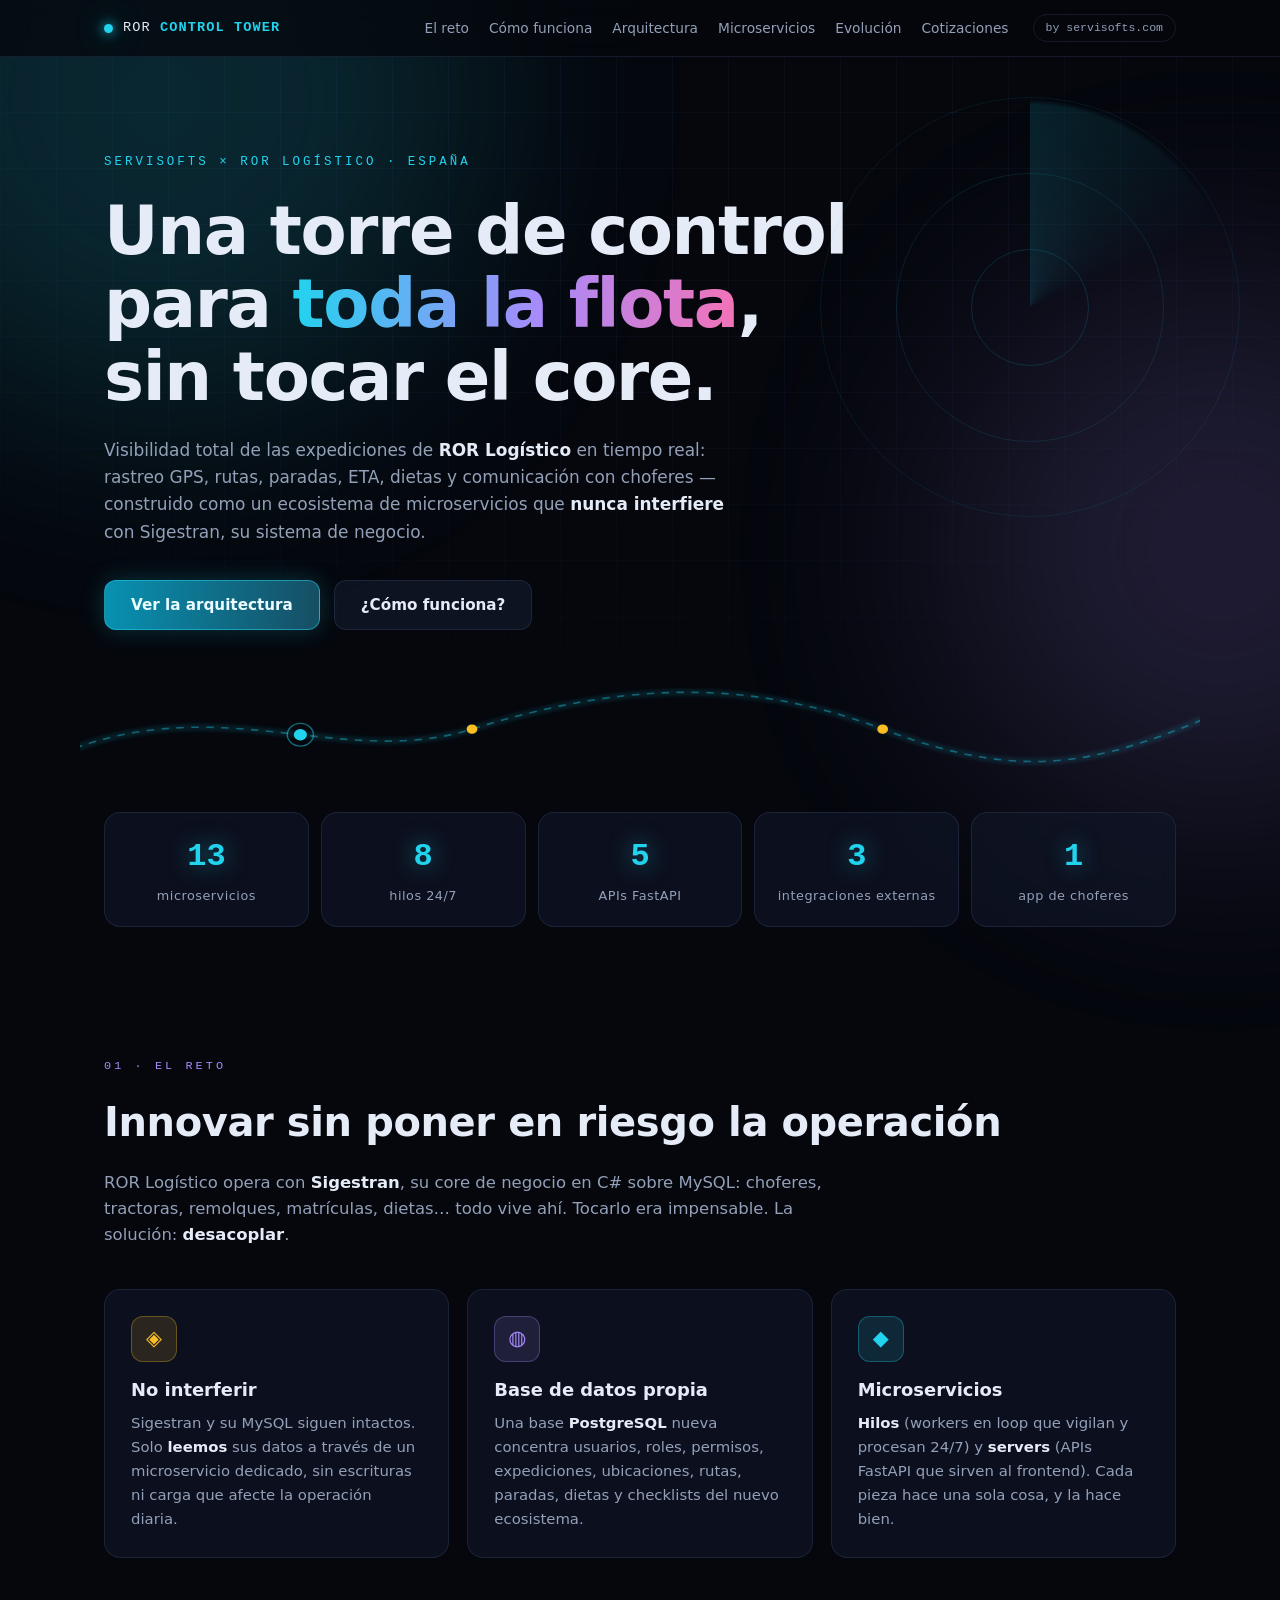
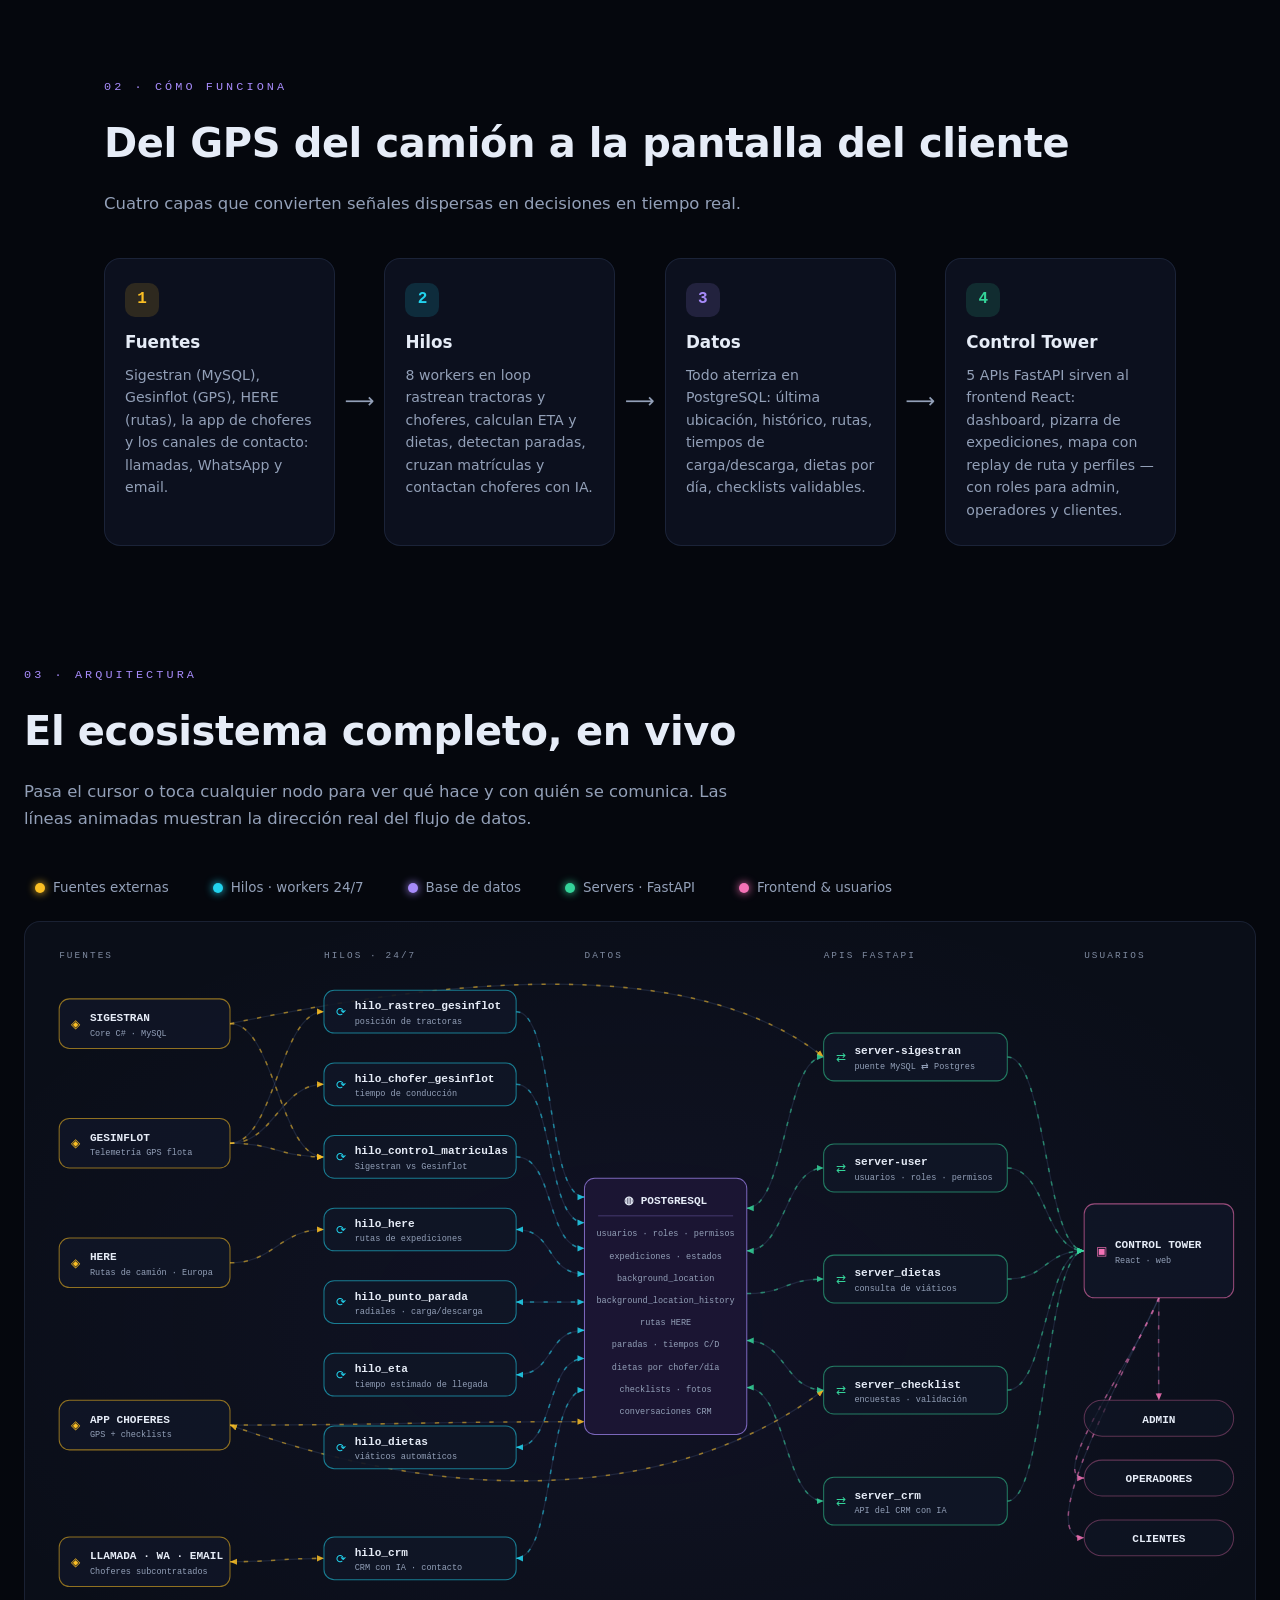
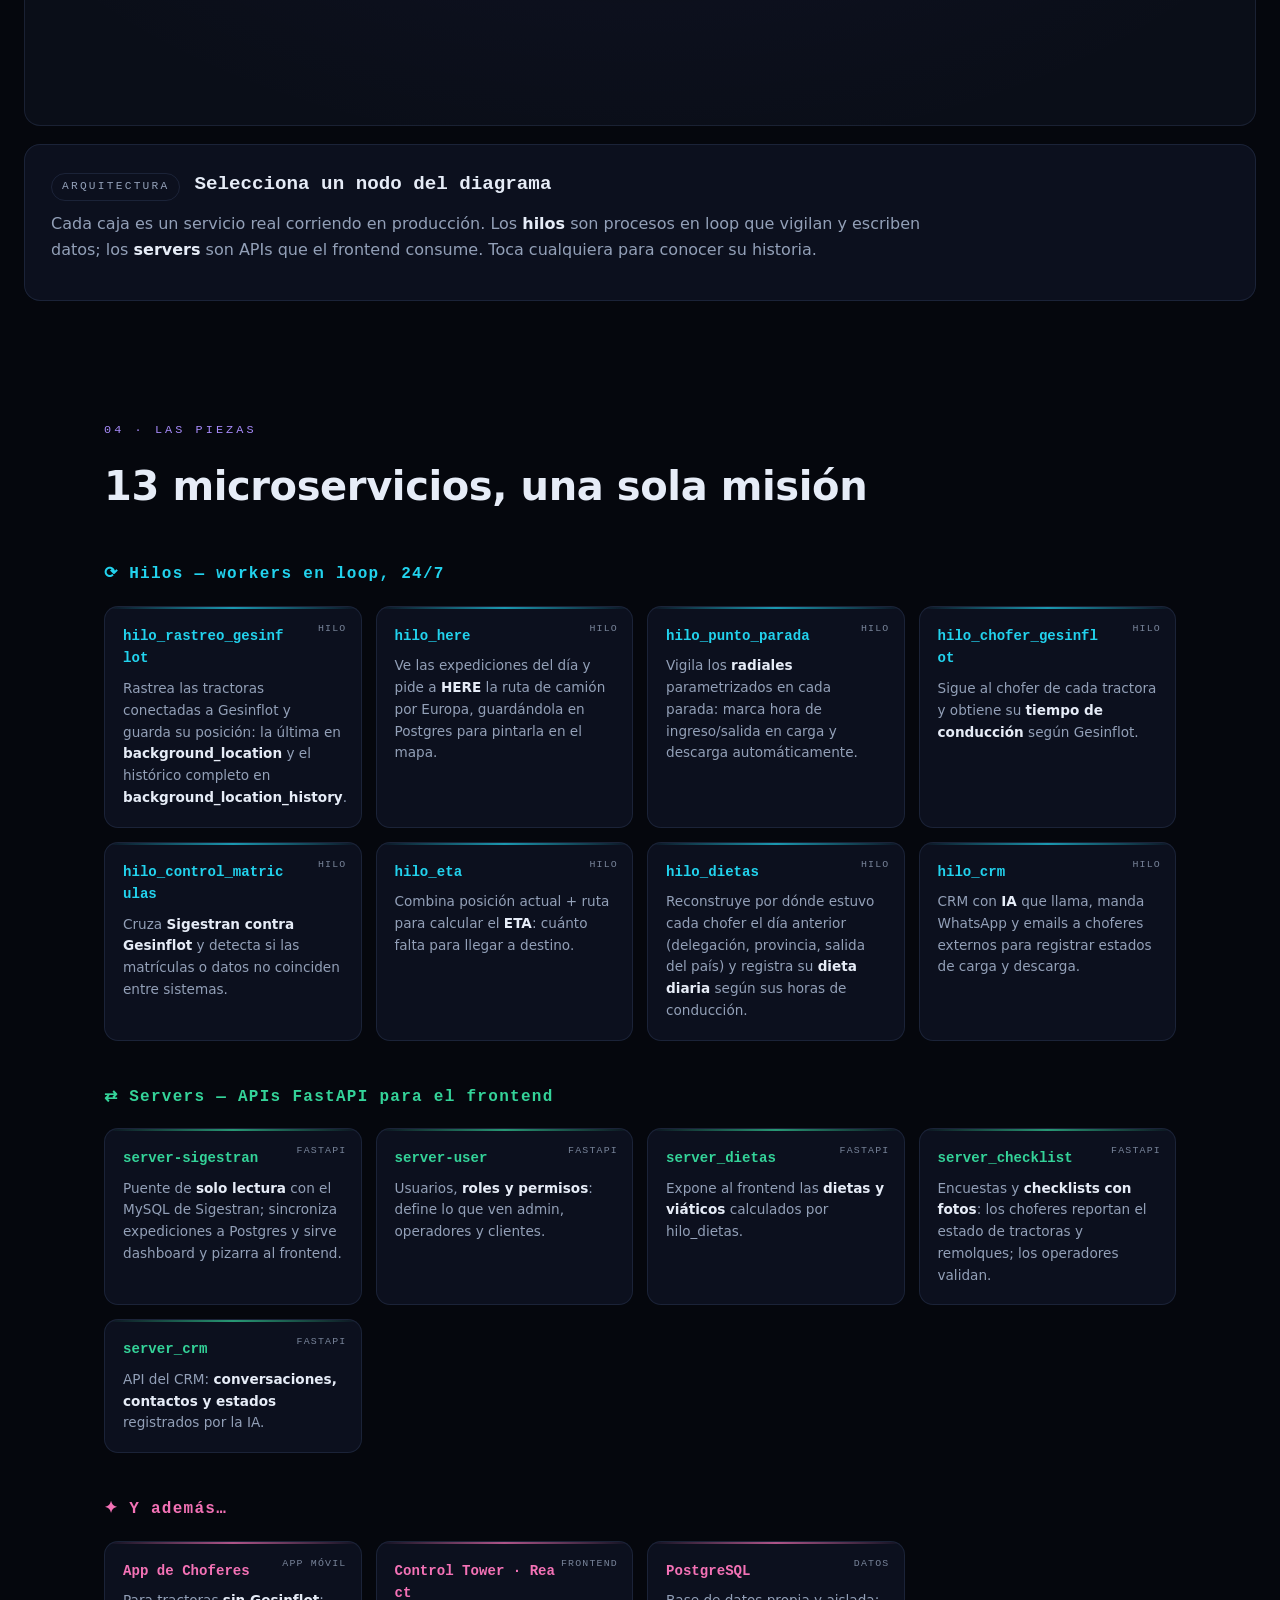
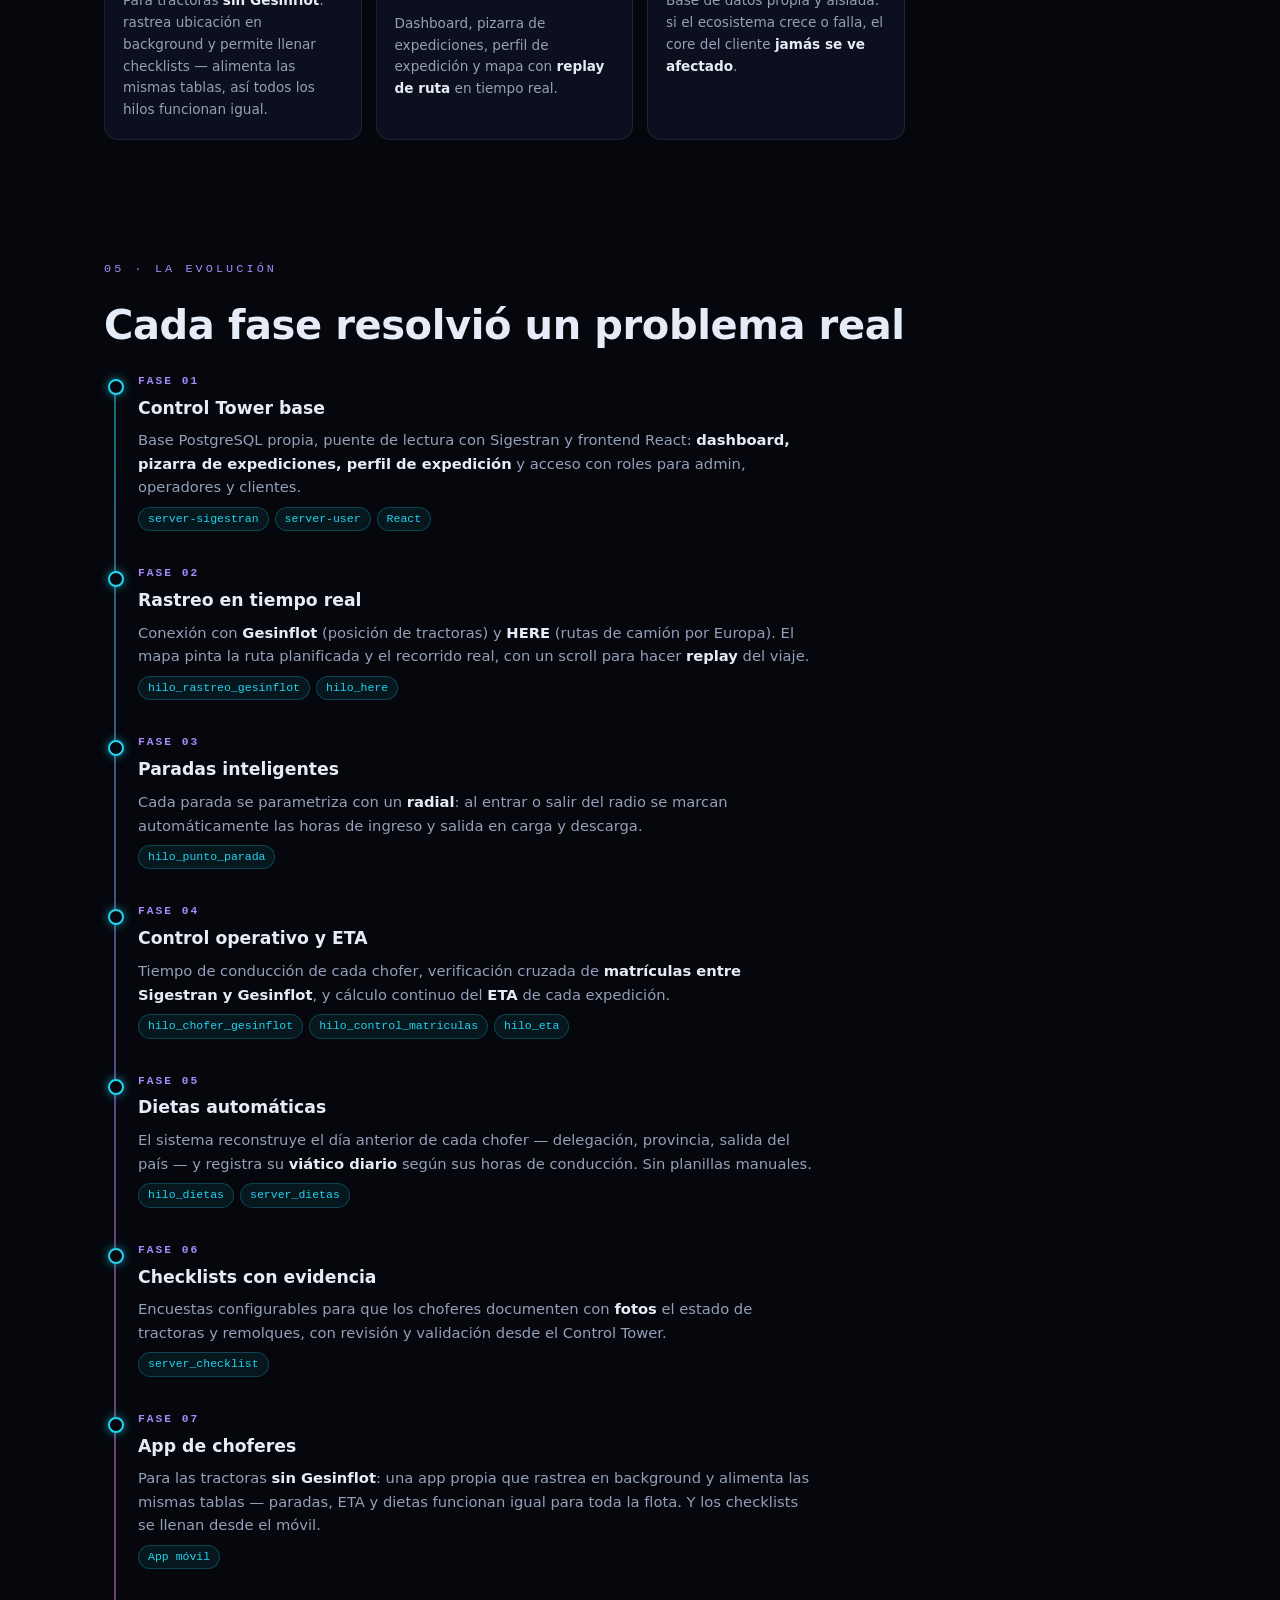
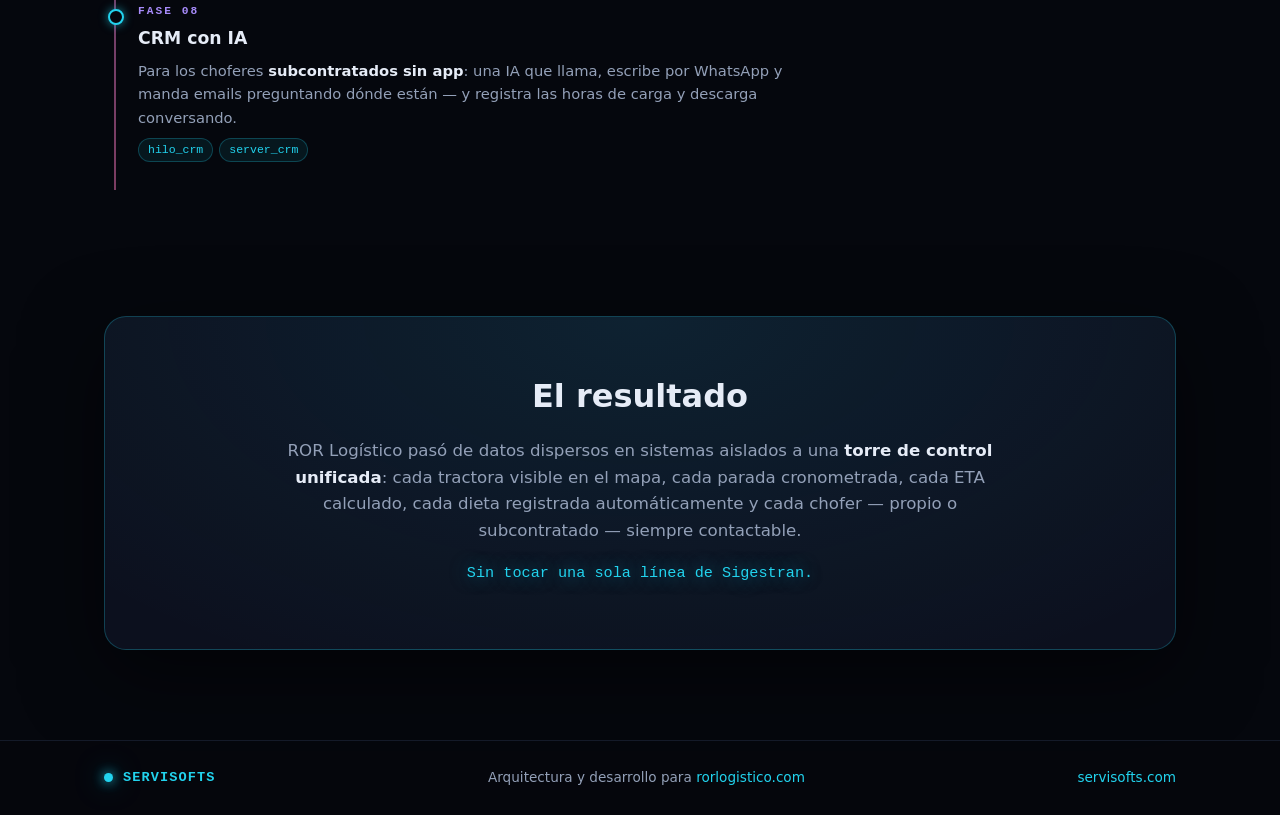
==== commit 844ee30a: "cambios" ====
--- a/index.html
+++ b/index.html
@@ -27,6 +27,7 @@
                 <a href="#diagrama">Arquitectura</a>
                 <a href="#microservicios">Microservicios</a>
                 <a href="#evolucion">Evolución</a>
+                <a href="cotizaciones/">Cotizaciones</a>
             </div>
             <span class="nav-badge">by servisofts.com</span>
         </div>
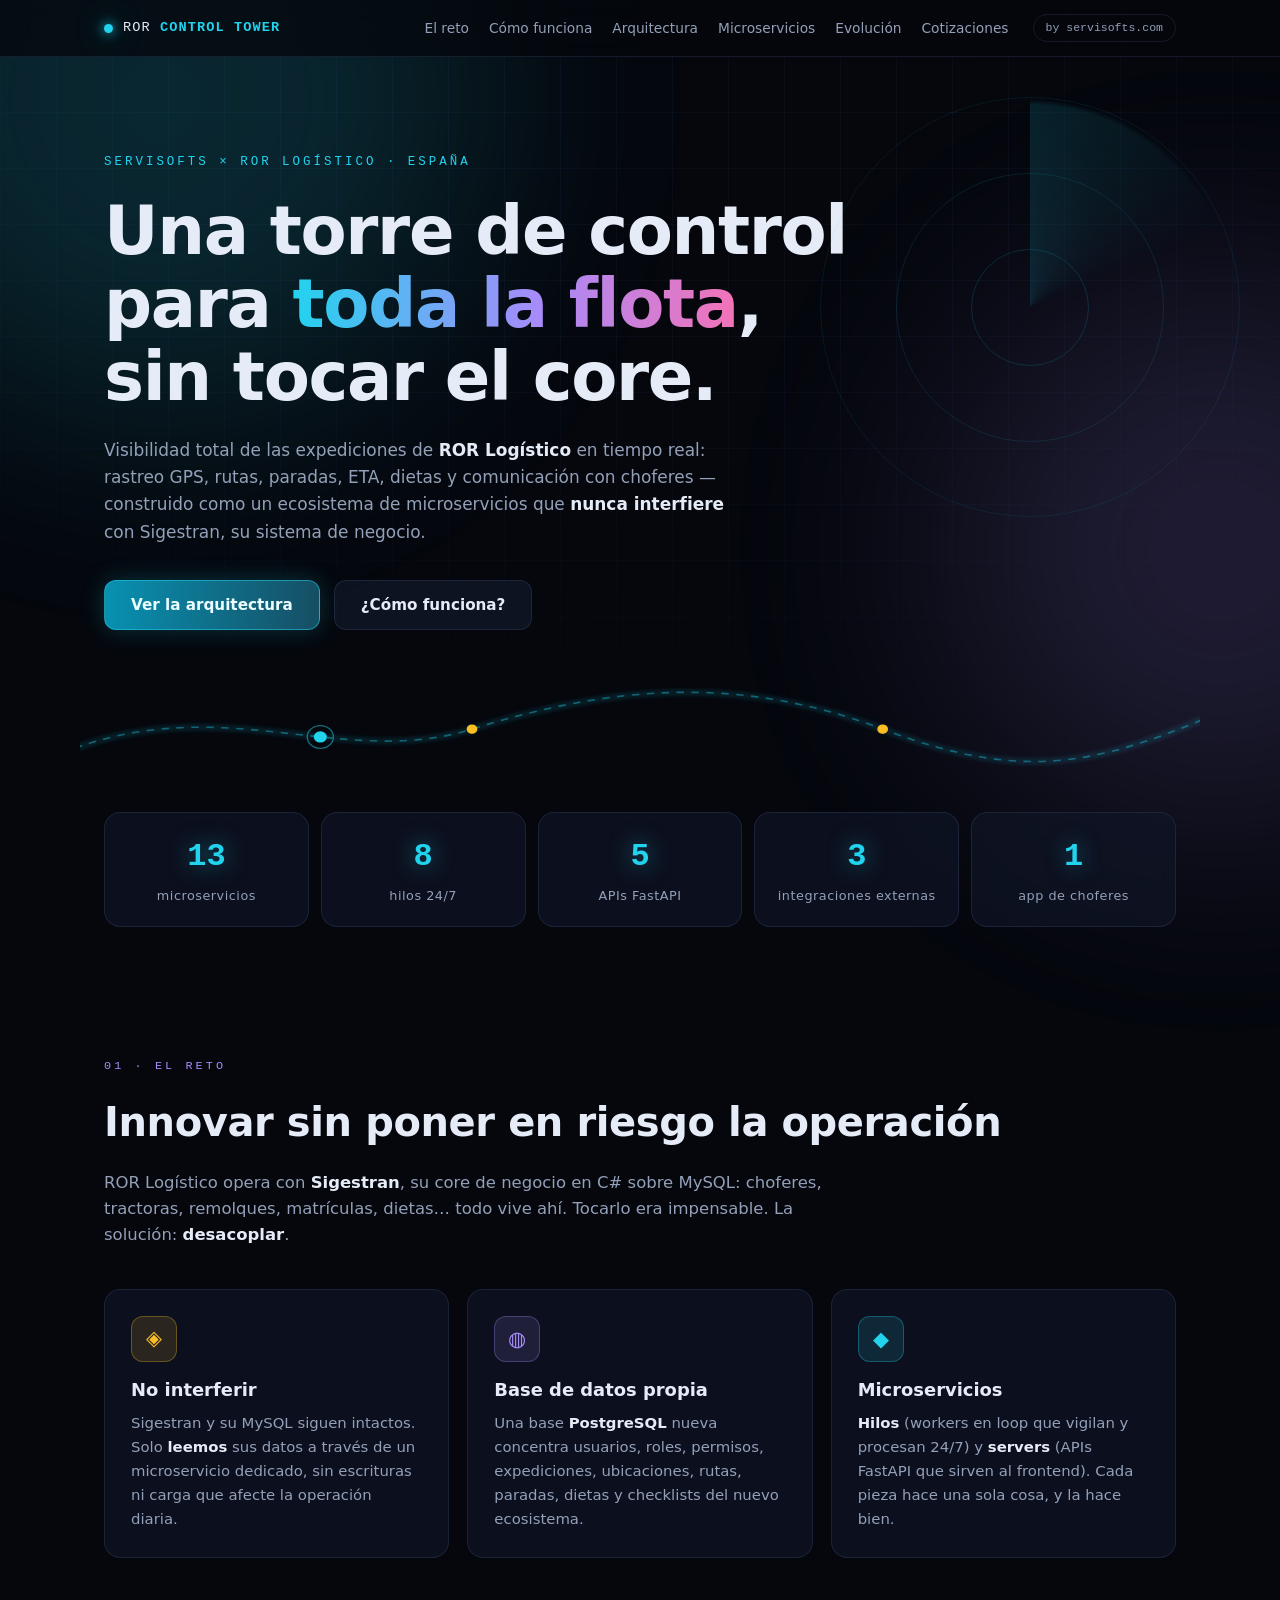
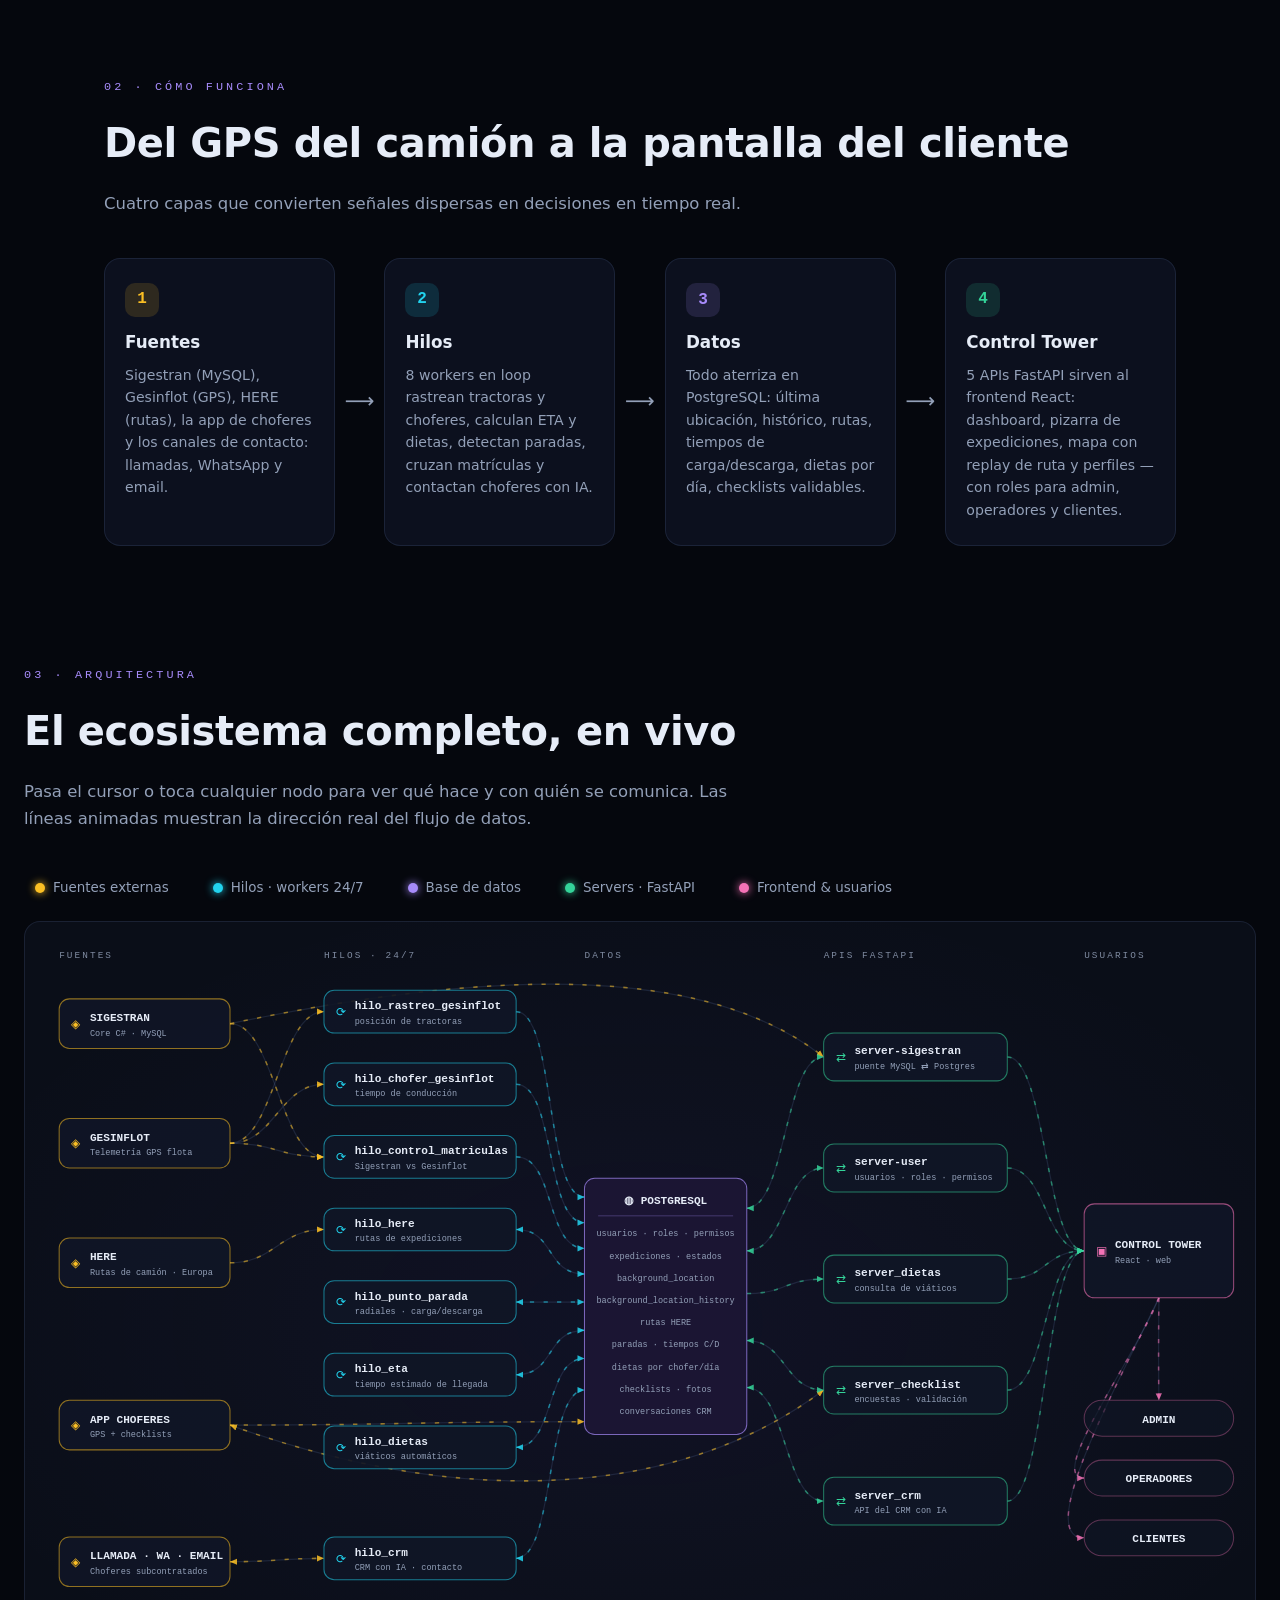
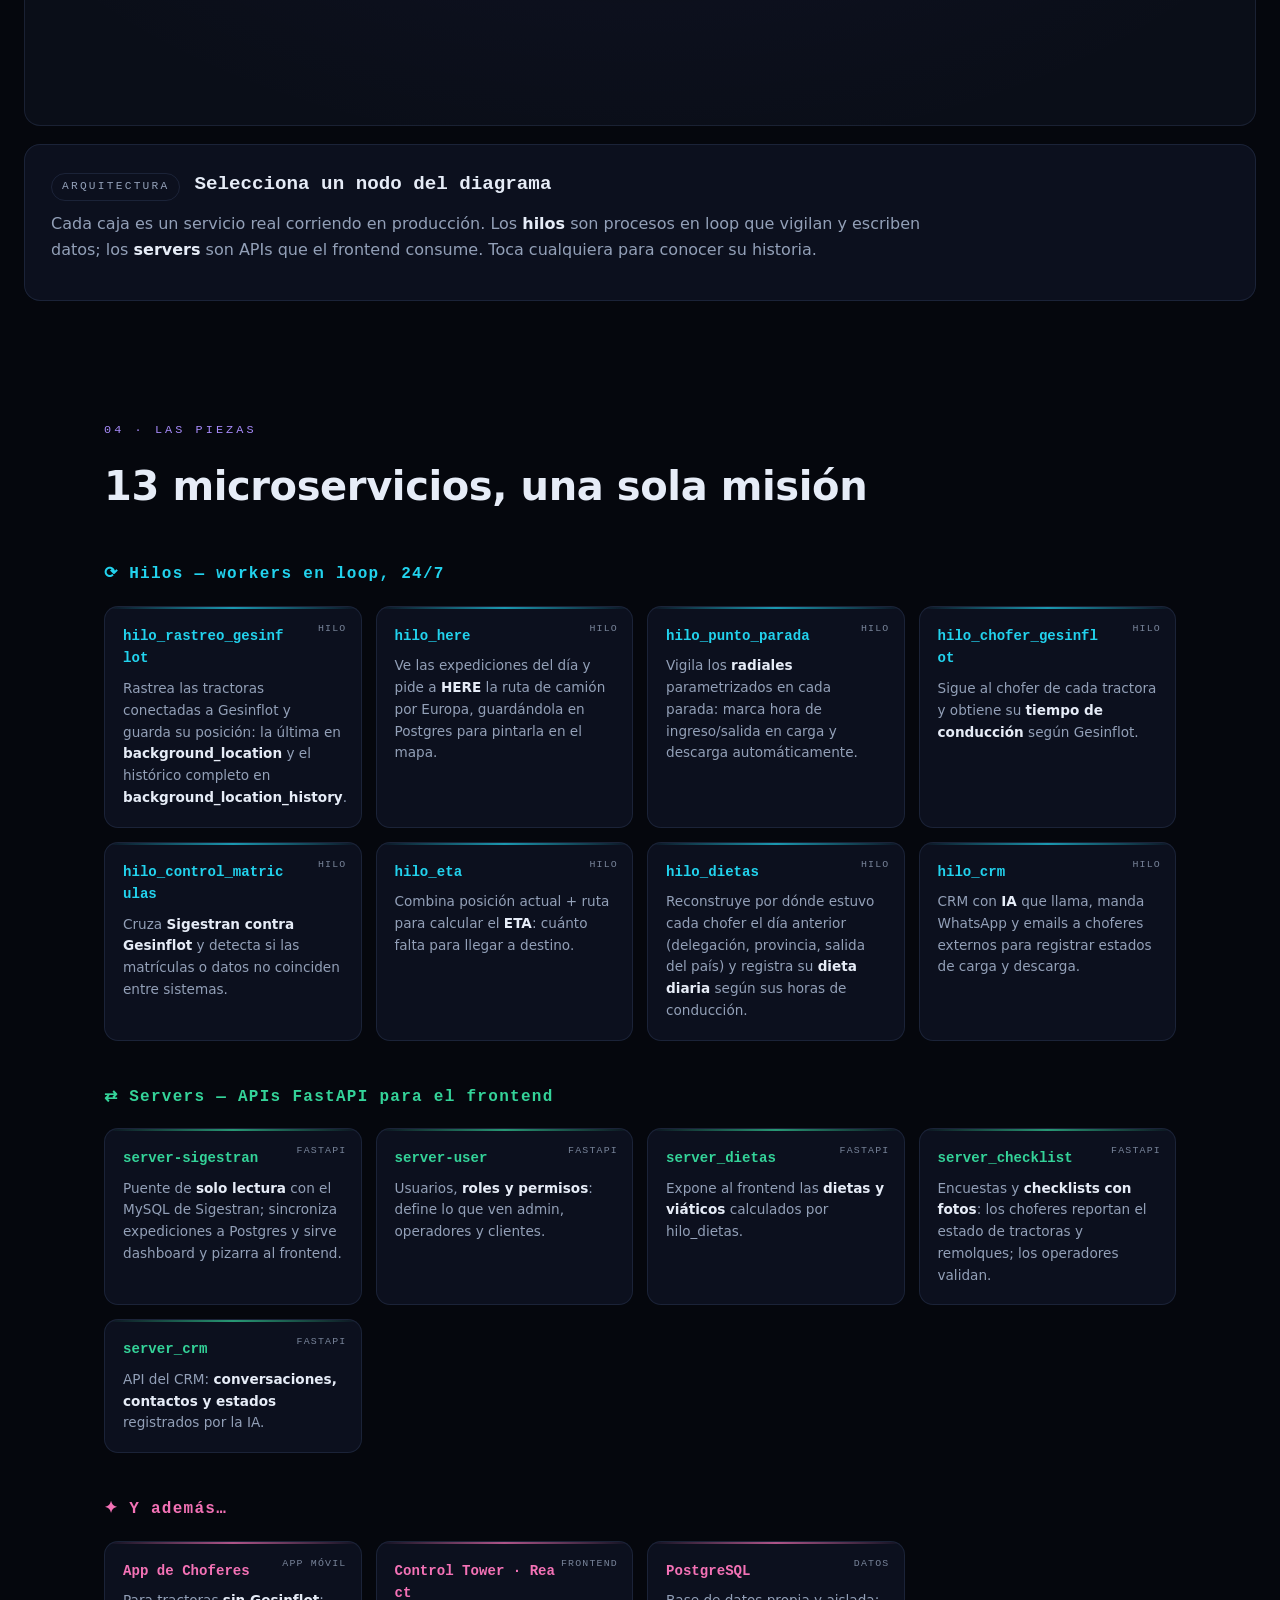
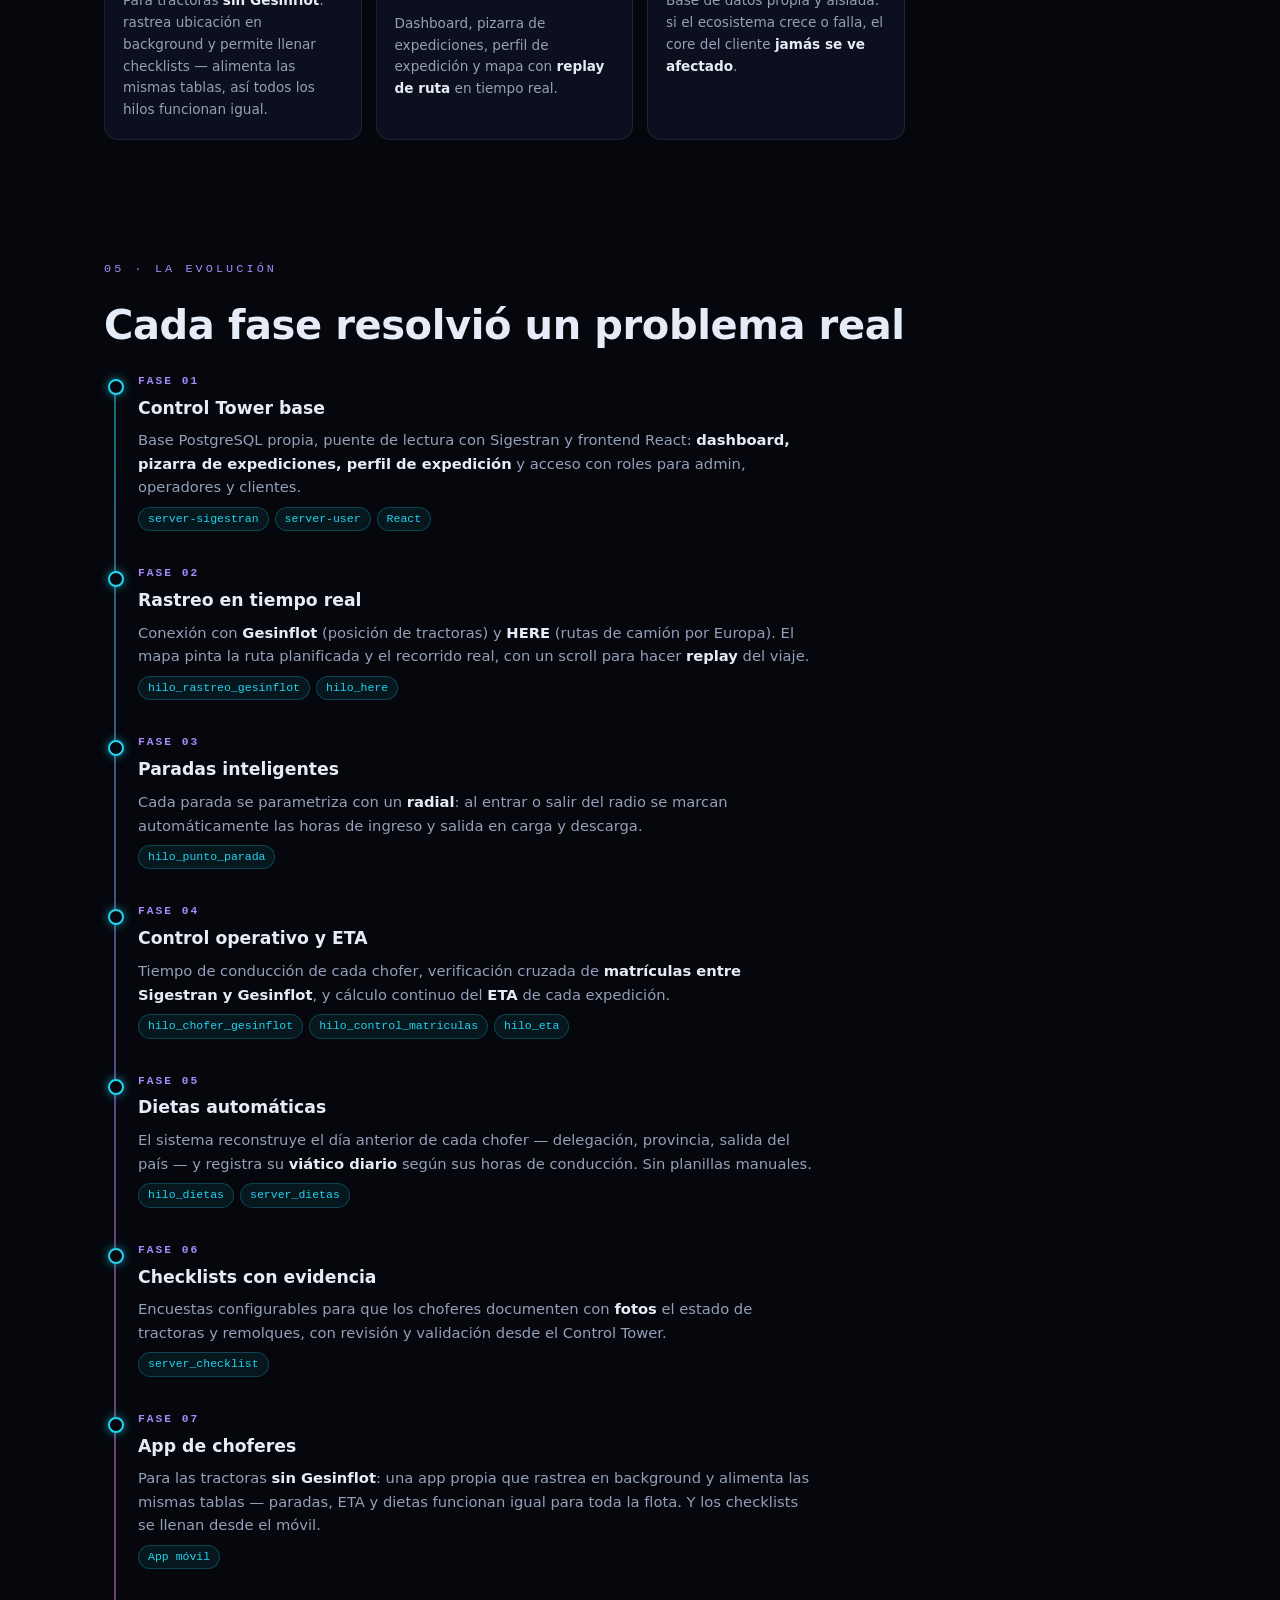
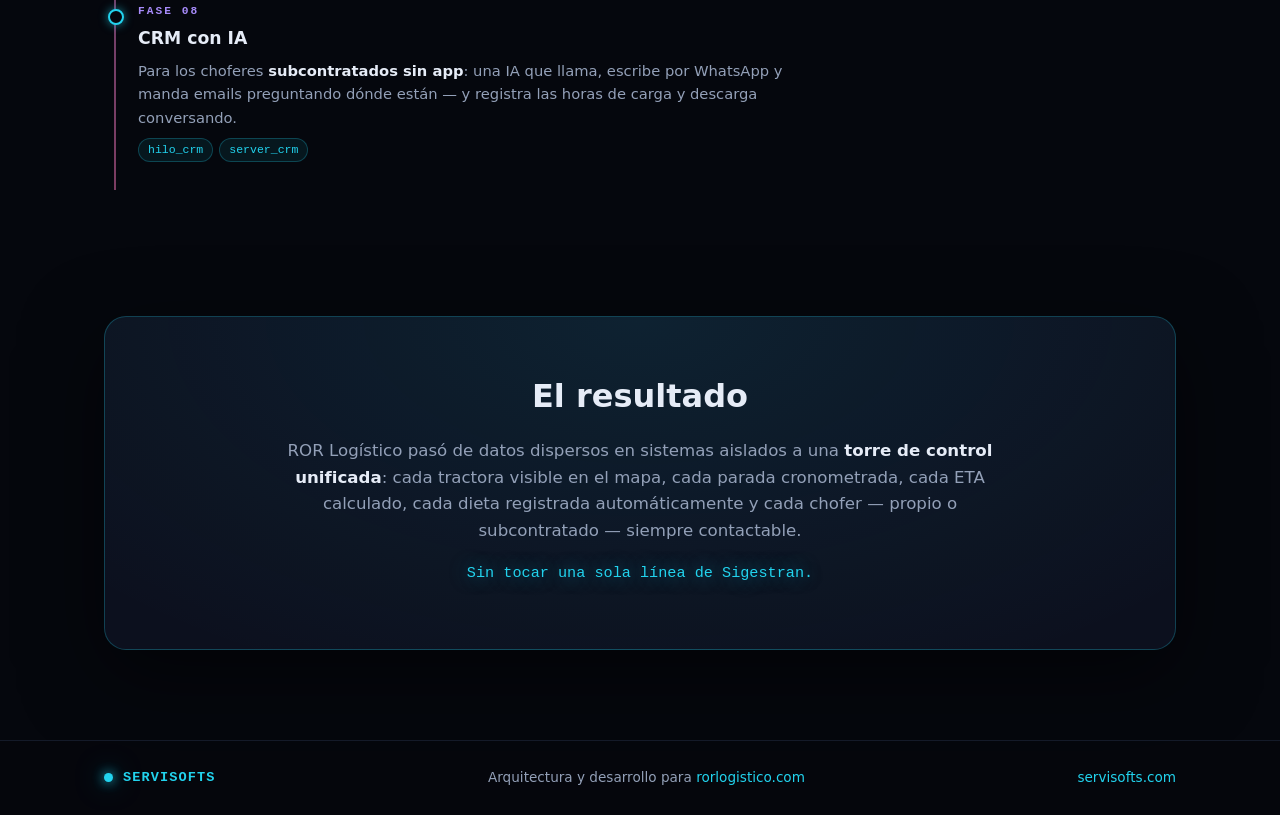
==== commit 11cac580: "cambios" ====
--- a/index.html
+++ b/index.html
@@ -21,7 +21,10 @@
                 <span class="brand-dot"></span>
                 <span class="brand-name">ROR <b>CONTROL TOWER</b></span>
             </a>
-            <div class="nav-links">
+            <button type="button" class="nav-toggle" id="navToggle" aria-expanded="false" aria-controls="navLinks" aria-label="Abrir menú">
+                <span></span><span></span><span></span>
+            </button>
+            <div class="nav-links" id="navLinks">
                 <a href="#reto">El reto</a>
                 <a href="#flujo">Cómo funciona</a>
                 <a href="#diagrama">Arquitectura</a>
--- a/style.css
+++ b/style.css
@@ -102,6 +102,20 @@
     border: 1px solid var(--line); border-radius: 999px;
     padding: 4px 12px; white-space: nowrap;
 }
+
+.nav-toggle {
+    display: none; flex-direction: column; justify-content: center; gap: 5px;
+    width: 34px; height: 34px; padding: 0;
+    background: transparent; border: 1px solid var(--line); border-radius: 8px;
+    cursor: pointer;
+}
+.nav-toggle span {
+    display: block; width: 18px; height: 2px; margin: 0 auto;
+    background: var(--text); transition: transform 0.2s, opacity 0.2s;
+}
+.nav-toggle[aria-expanded="true"] span:nth-child(1) { transform: translateY(7px) rotate(45deg); }
+.nav-toggle[aria-expanded="true"] span:nth-child(2) { opacity: 0; }
+.nav-toggle[aria-expanded="true"] span:nth-child(3) { transform: translateY(-7px) rotate(-45deg); }
 
 /* ── Hero ─────────────────────────────────────────────────── */
 
@@ -526,7 +540,19 @@
 /* ── Responsive ───────────────────────────────────────────── */
 
 @media (max-width: 860px) {
-    .nav-links { display: none; }
+    .nav-inner { position: relative; flex-wrap: nowrap; }
+    .nav-badge { display: none; }
+    .nav-toggle { display: flex; }
+    .nav-links {
+        display: none; position: absolute; top: 100%; left: 0; right: 0;
+        flex-direction: column; gap: 0; margin-left: 0;
+        background: rgba(5, 7, 13, 0.97); backdrop-filter: blur(14px);
+        border-bottom: 1px solid var(--line);
+        padding: 8px 24px 16px;
+    }
+    .nav-links.open { display: flex; }
+    .nav-links a { padding: 10px 0; border-top: 1px solid var(--line); }
+    .nav-links a:first-child { border-top: none; }
     .hero { padding-top: 64px; }
     .hero-radar { display: none; }
     .flow-arrow { display: none; }
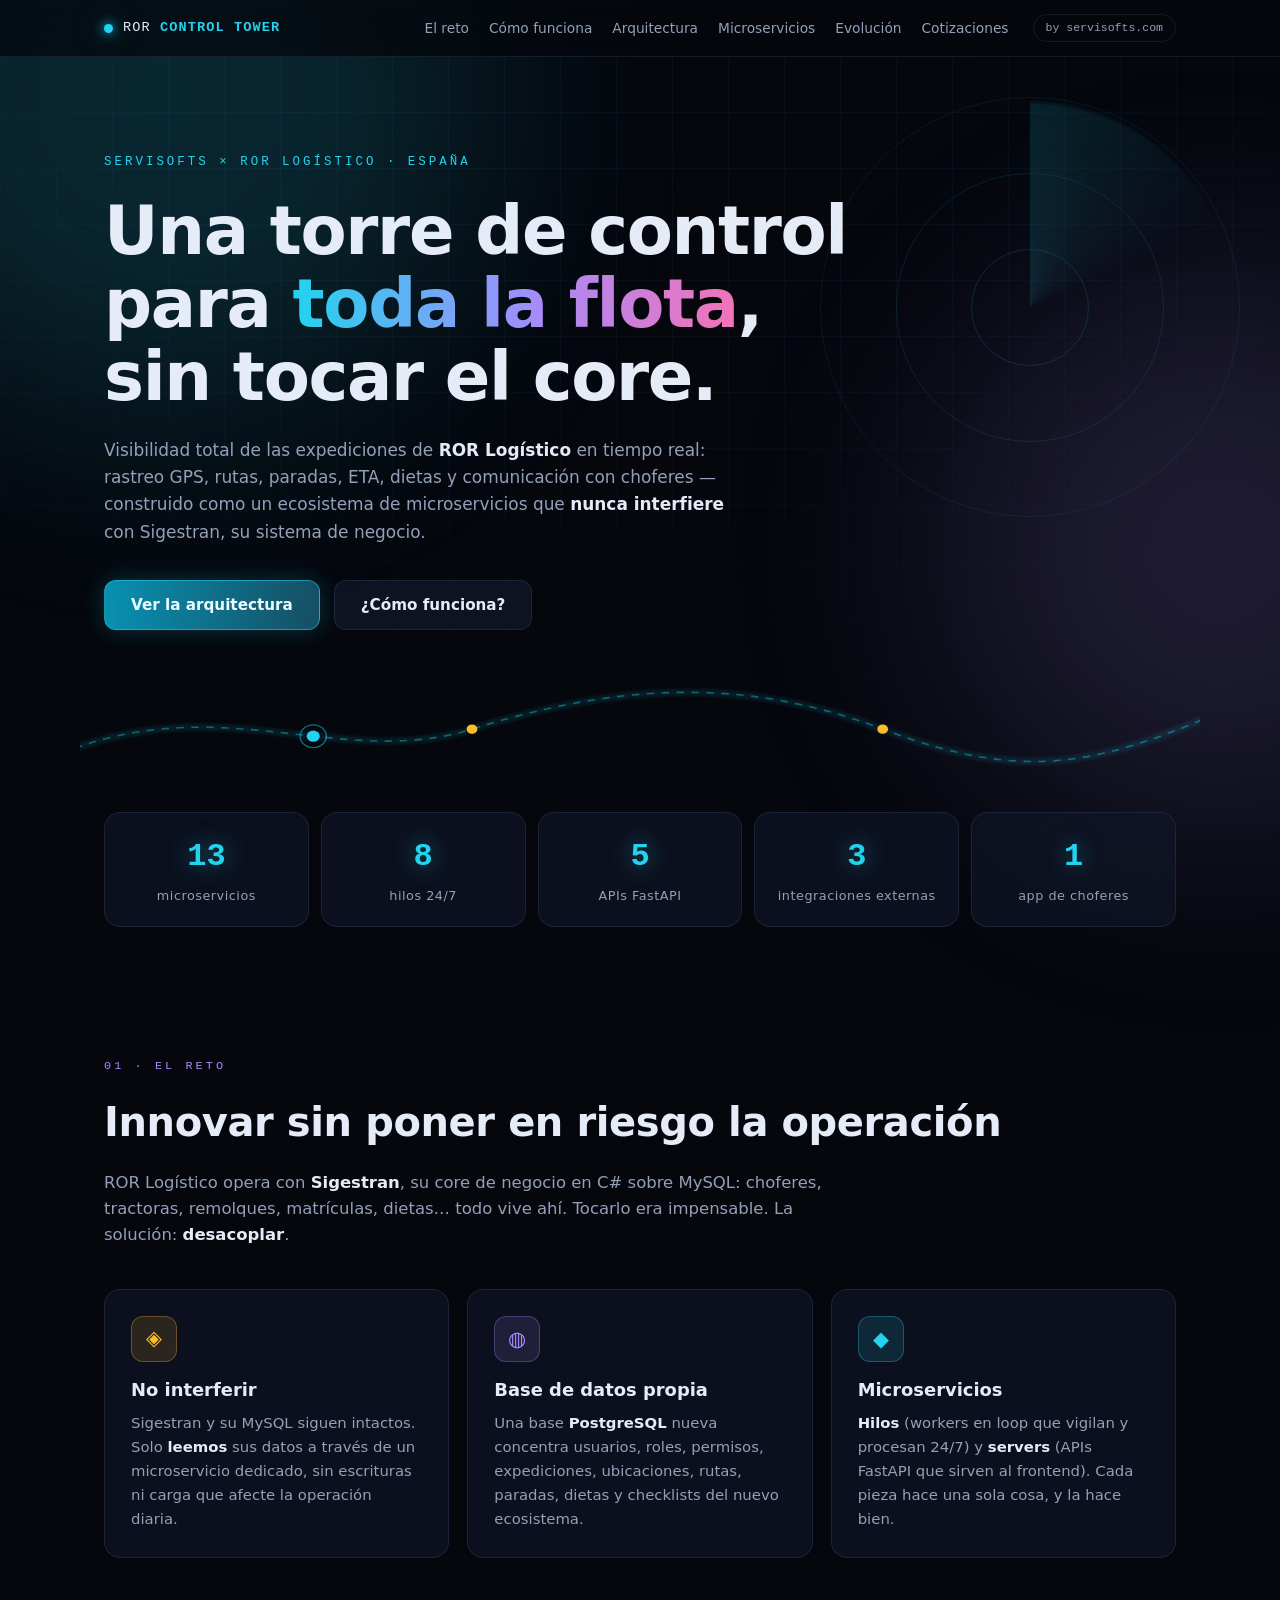
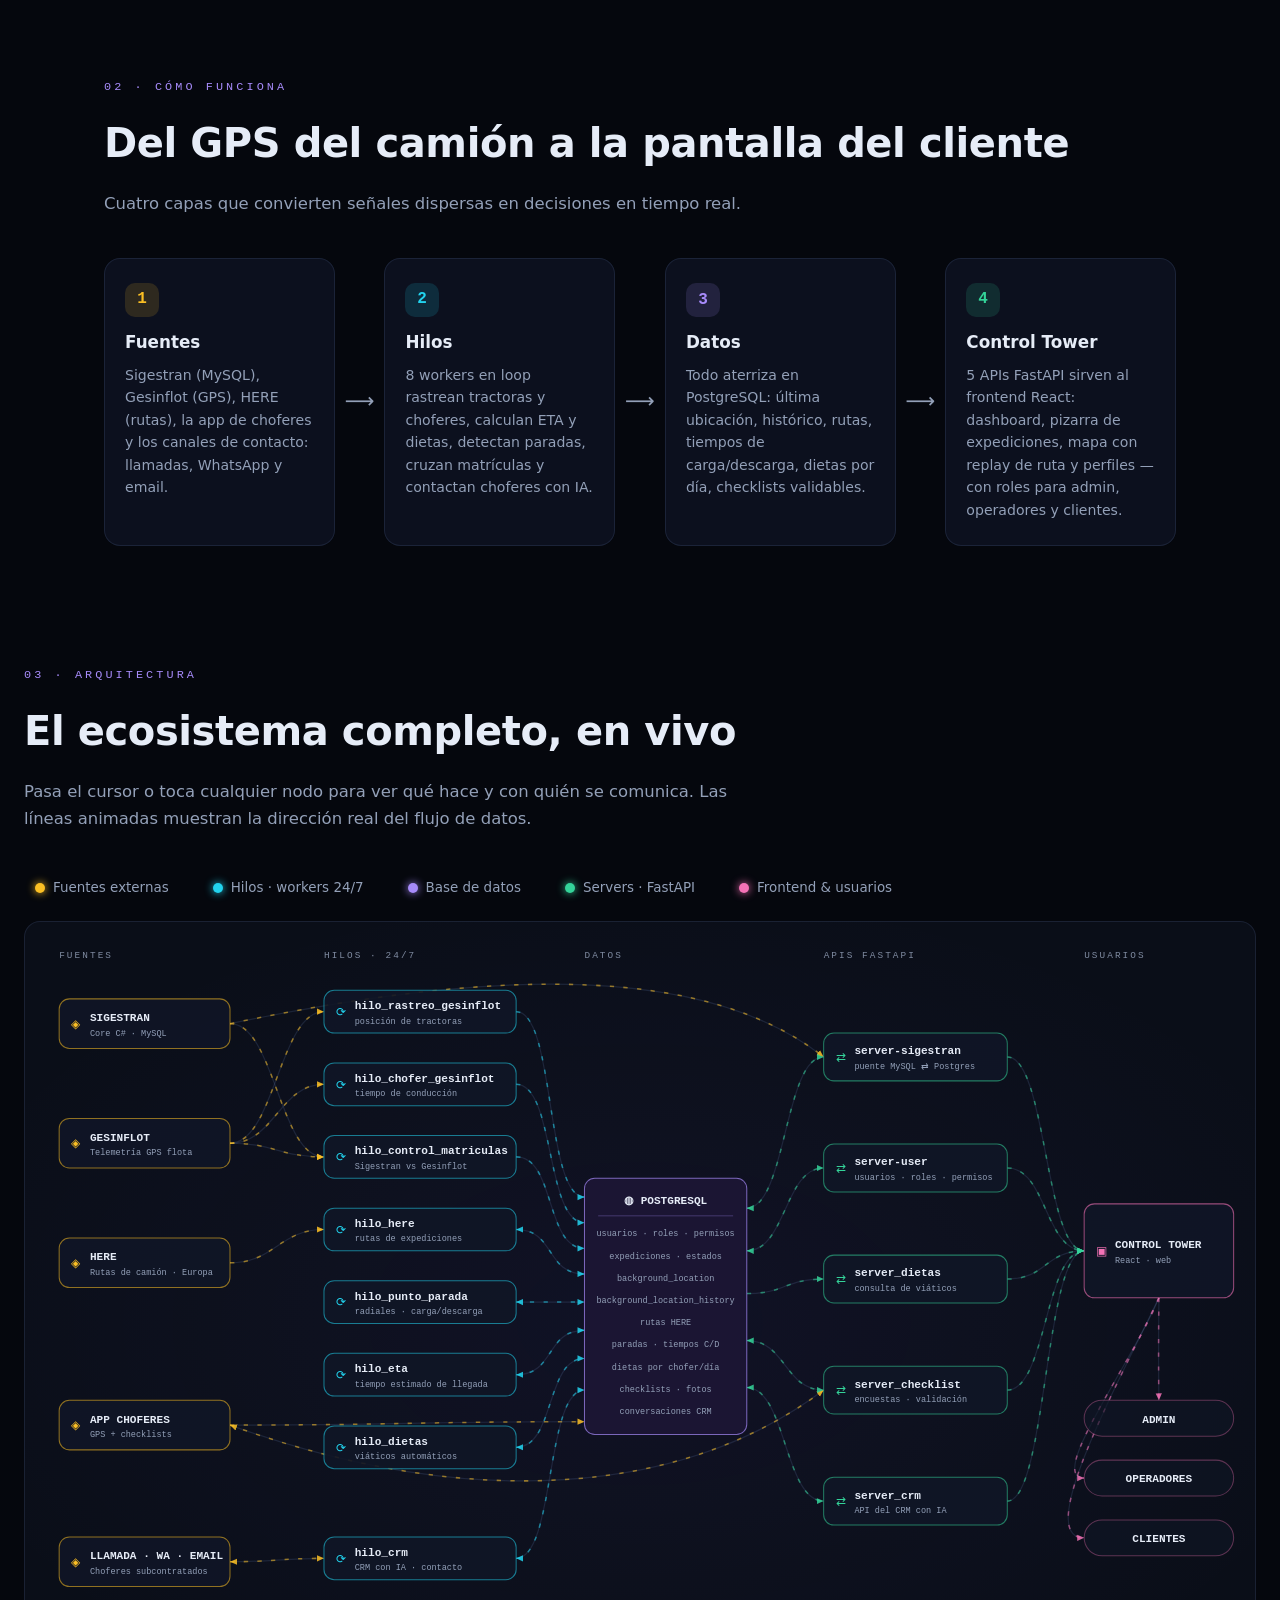
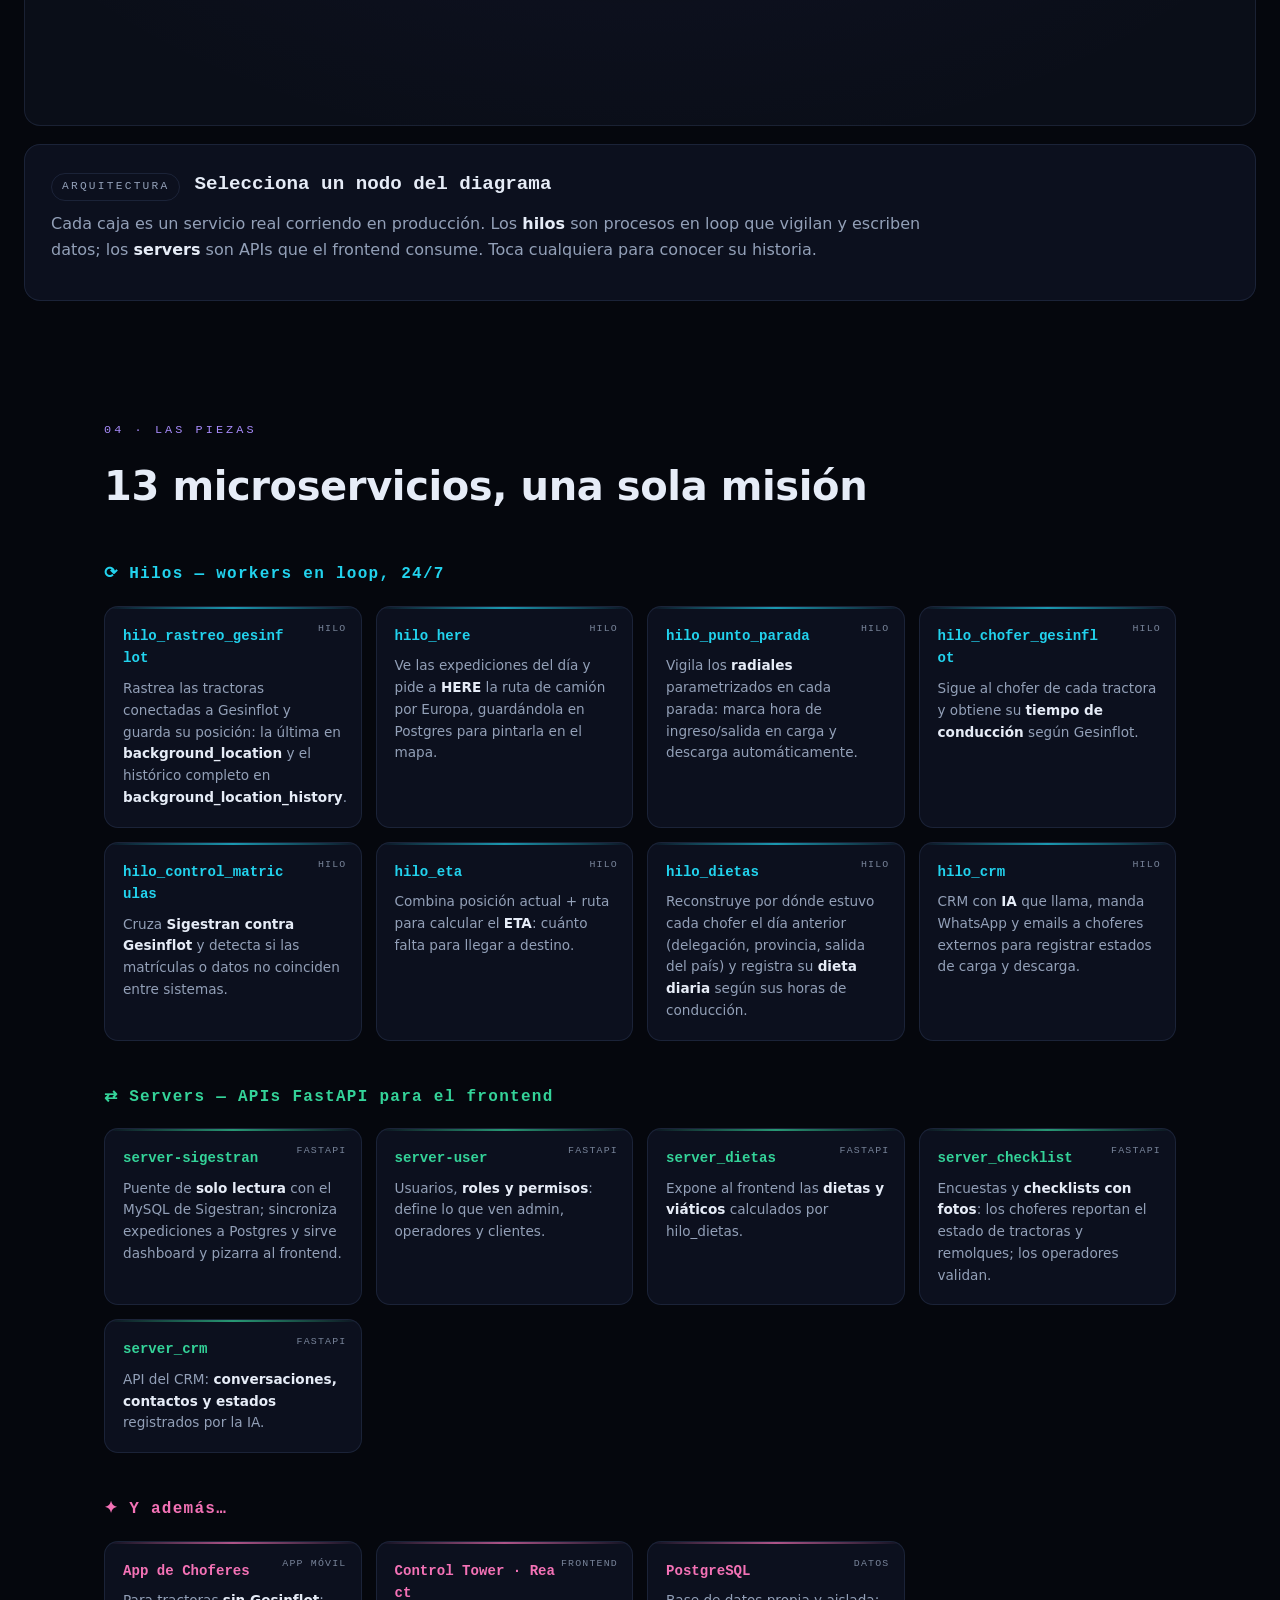
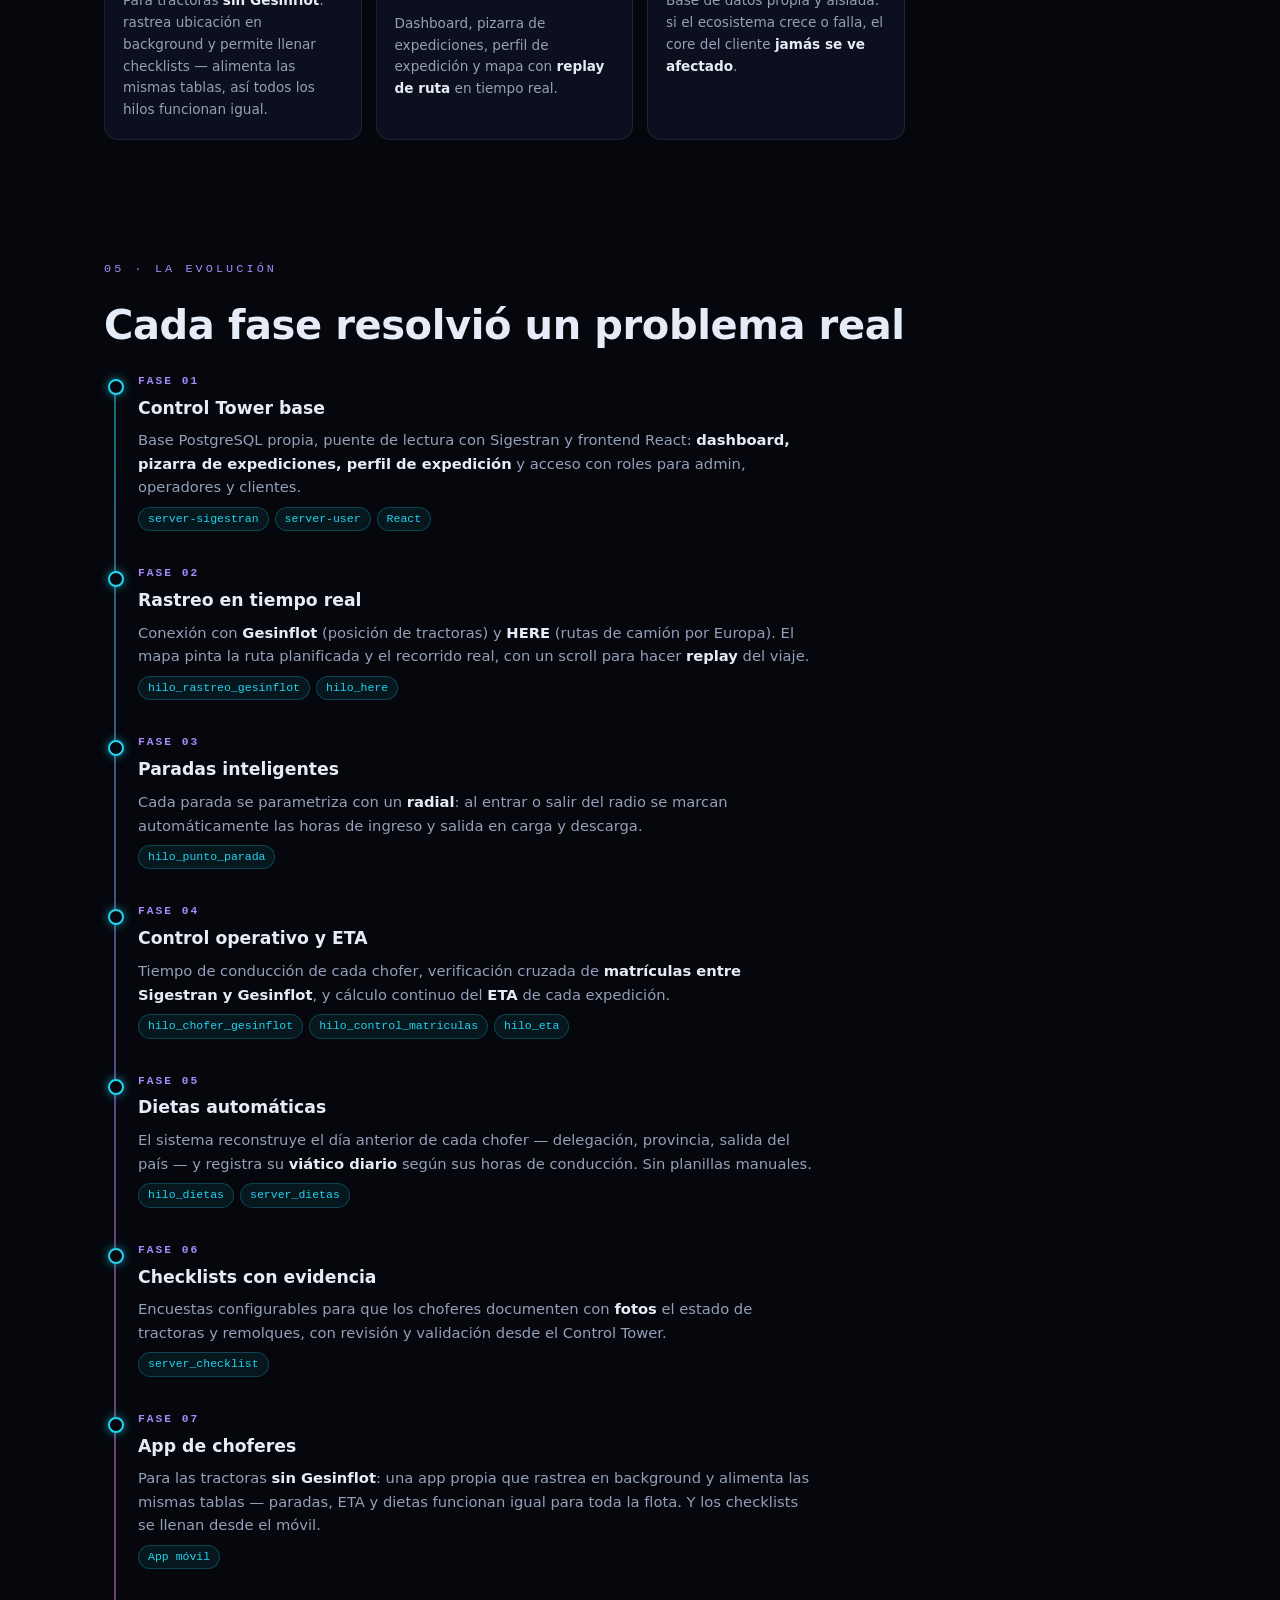
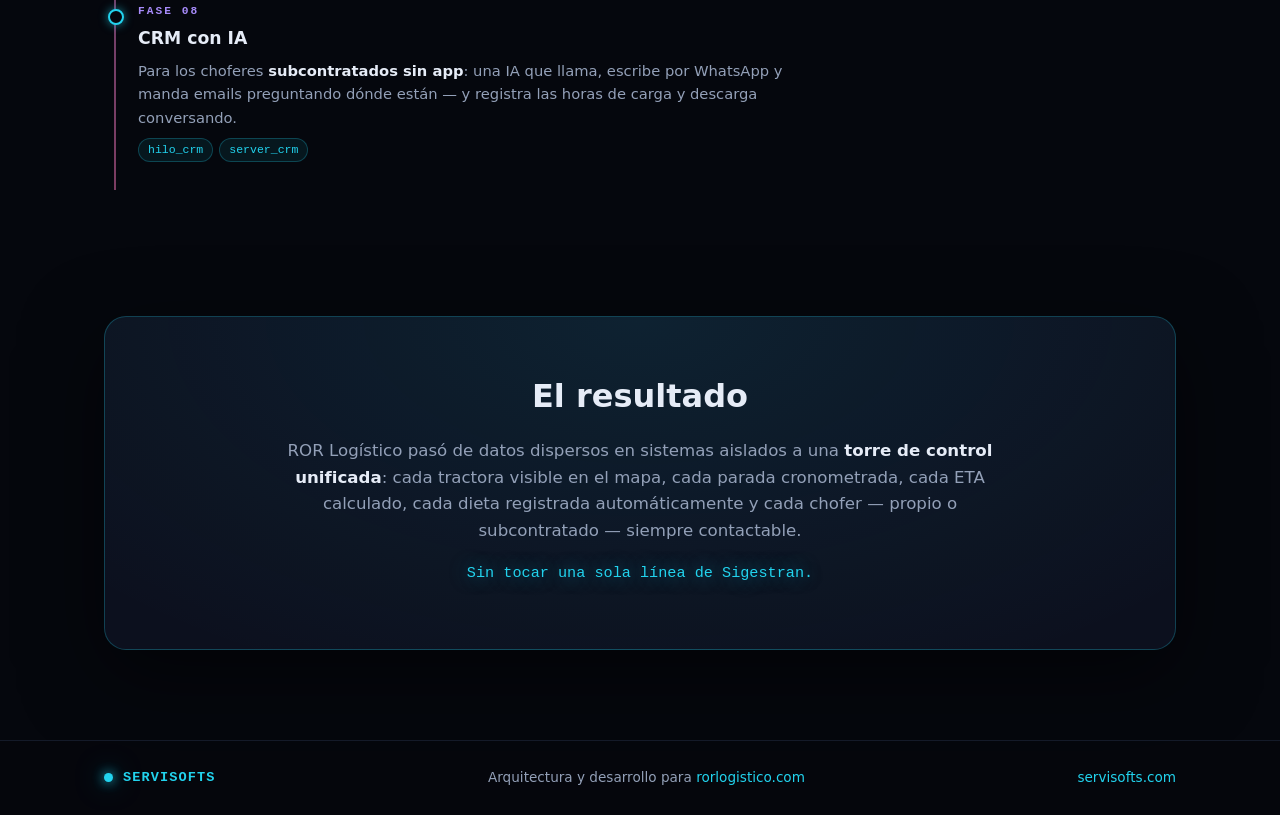
==== commit bc6e9624: "Agregar etiquetas Open Graph y Twitter Card a todas las páginas Cada página tiene og:title, og:descr" ====
--- a/index.html
+++ b/index.html
@@ -5,6 +5,23 @@
     <meta name="viewport" content="width=device-width, initial-scale=1.0">
     <title>ROR Control Tower — Arquitectura | Servisofts</title>
     <meta name="description" content="Control Tower logístico para ROR Logístico: rastreo en tiempo real, ETA, dietas automáticas y CRM con IA. Desarrollado por Servisofts.">
+    <meta property="og:type" content="website">
+    <meta property="og:site_name" content="ROR Control Tower · Servisofts">
+    <meta property="og:locale" content="es_ES">
+    <meta property="og:url" content="https://s-r-o-r.github.io/">
+    <meta property="og:title" content="ROR Control Tower — Arquitectura | Servisofts">
+    <meta property="og:description" content="Control Tower logístico para ROR Logístico: rastreo en tiempo real, ETA, dietas automáticas y CRM con IA. Desarrollado por Servisofts.">
+    <meta property="og:image" content="https://s-r-o-r.github.io/assets/og/og-home.jpg">
+    <meta property="og:image:secure_url" content="https://s-r-o-r.github.io/assets/og/og-home.jpg">
+    <meta property="og:image:type" content="image/jpeg">
+    <meta property="og:image:width" content="1200">
+    <meta property="og:image:height" content="630">
+    <meta property="og:image:alt" content="ROR Control Tower — Arquitectura | Servisofts">
+    <meta name="twitter:card" content="summary_large_image">
+    <meta name="twitter:title" content="ROR Control Tower — Arquitectura | Servisofts">
+    <meta name="twitter:description" content="Control Tower logístico para ROR Logístico: rastreo en tiempo real, ETA, dietas automáticas y CRM con IA. Desarrollado por Servisofts.">
+    <meta name="twitter:image" content="https://s-r-o-r.github.io/assets/og/og-home.jpg">
+    <link rel="canonical" href="https://s-r-o-r.github.io/">
     <link rel="stylesheet" href="style.css" />
 </head>
 <body>
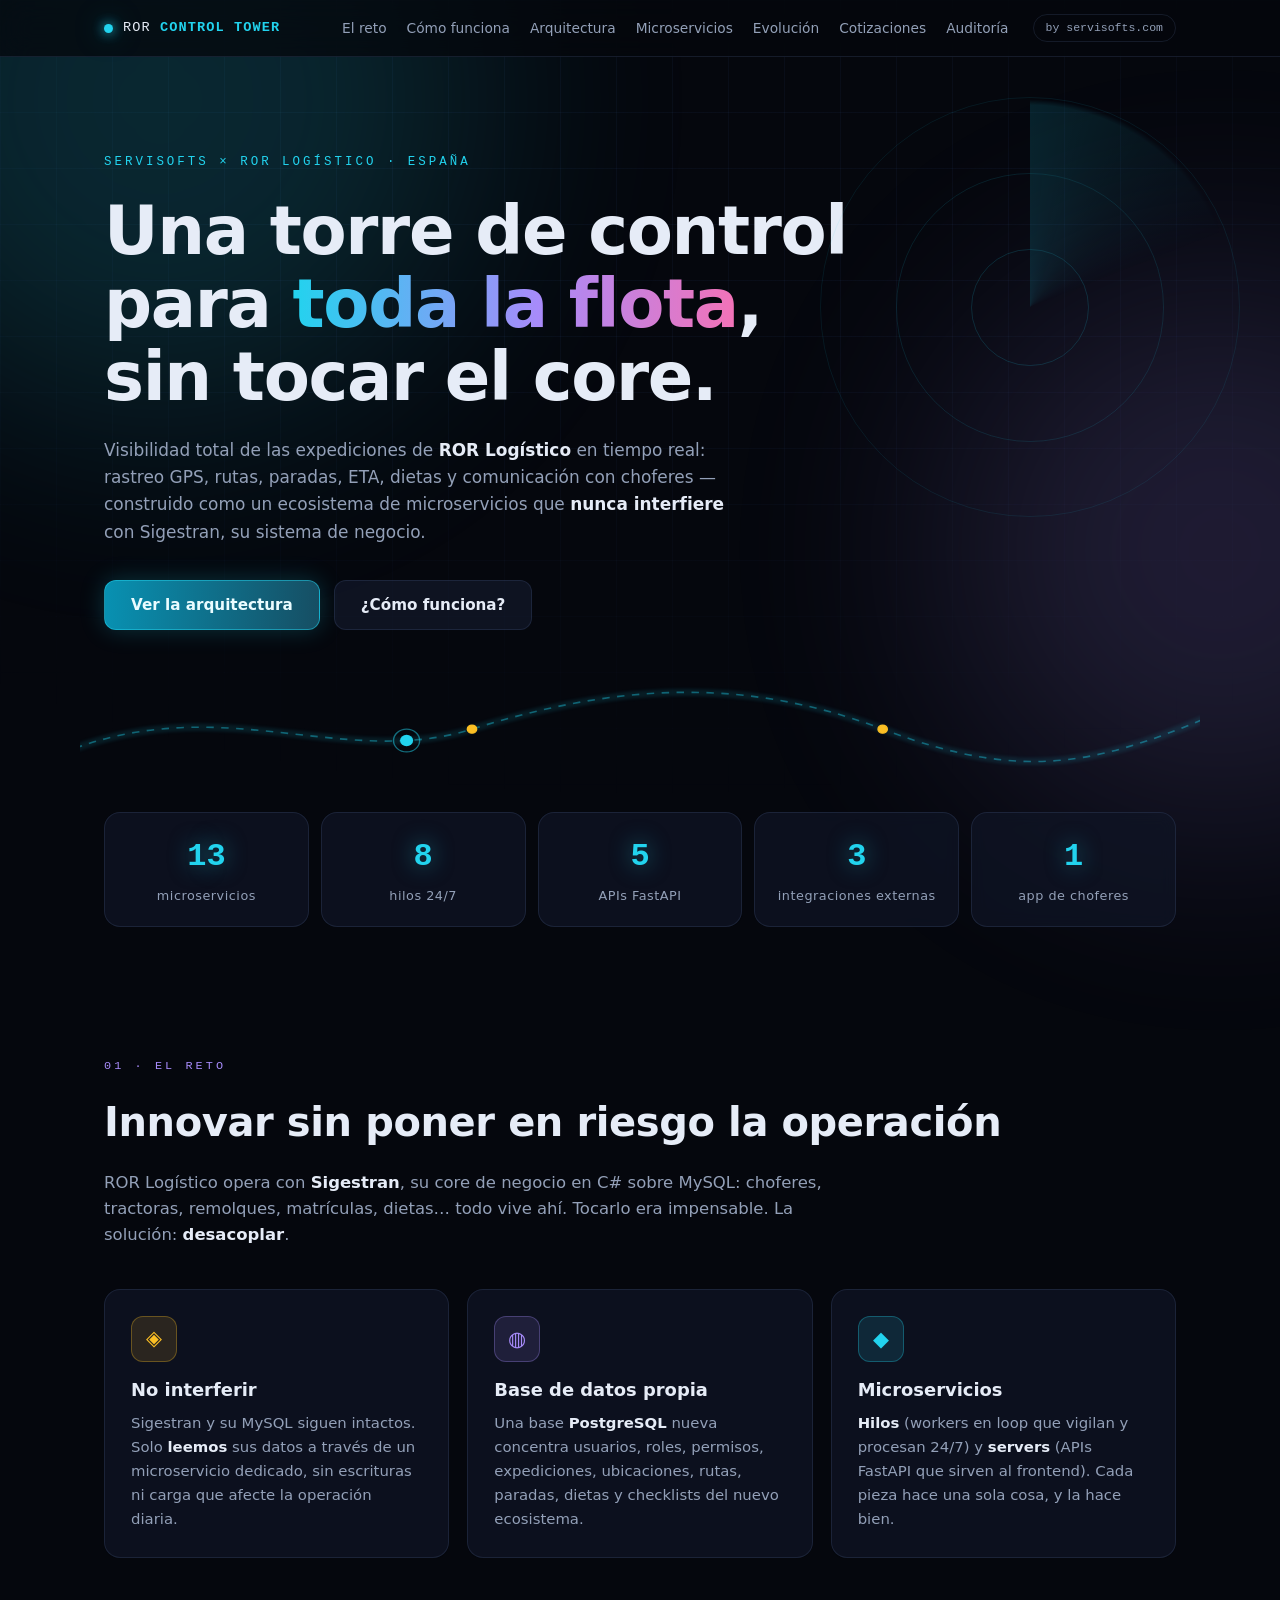
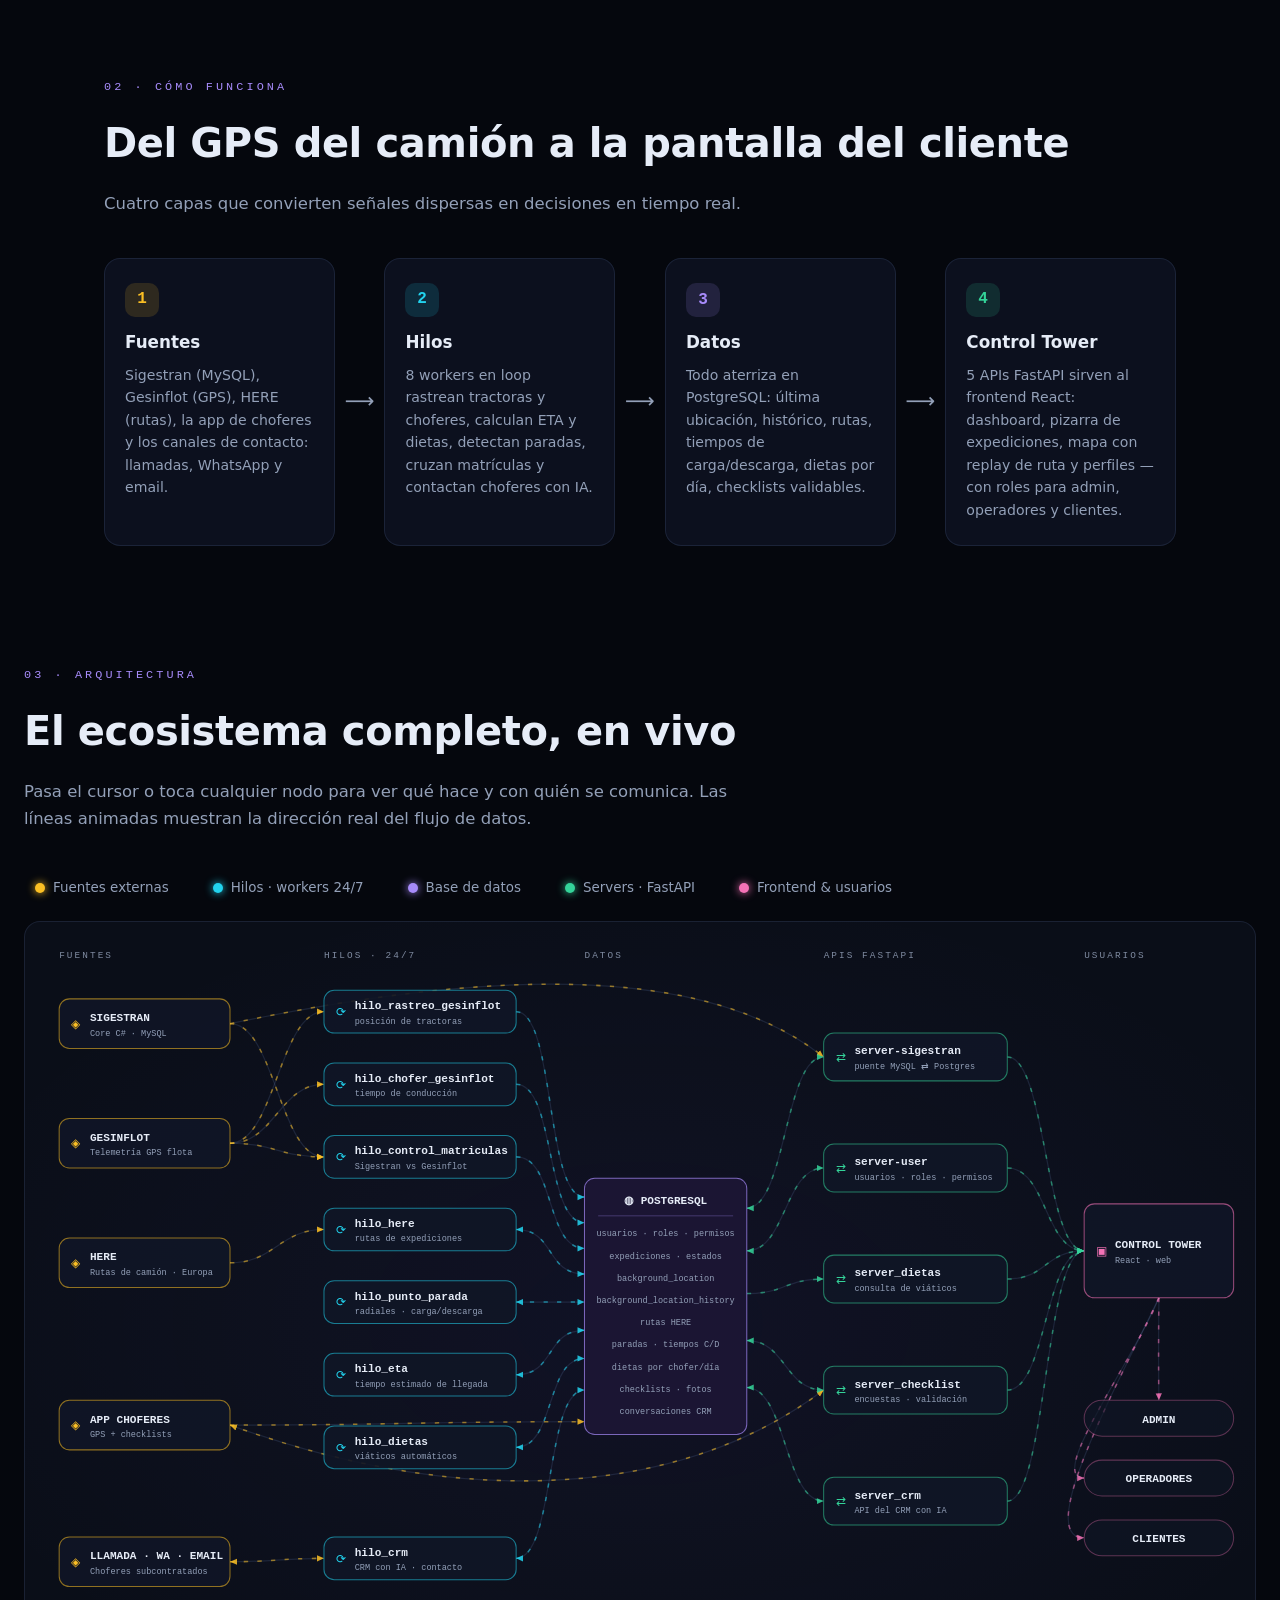
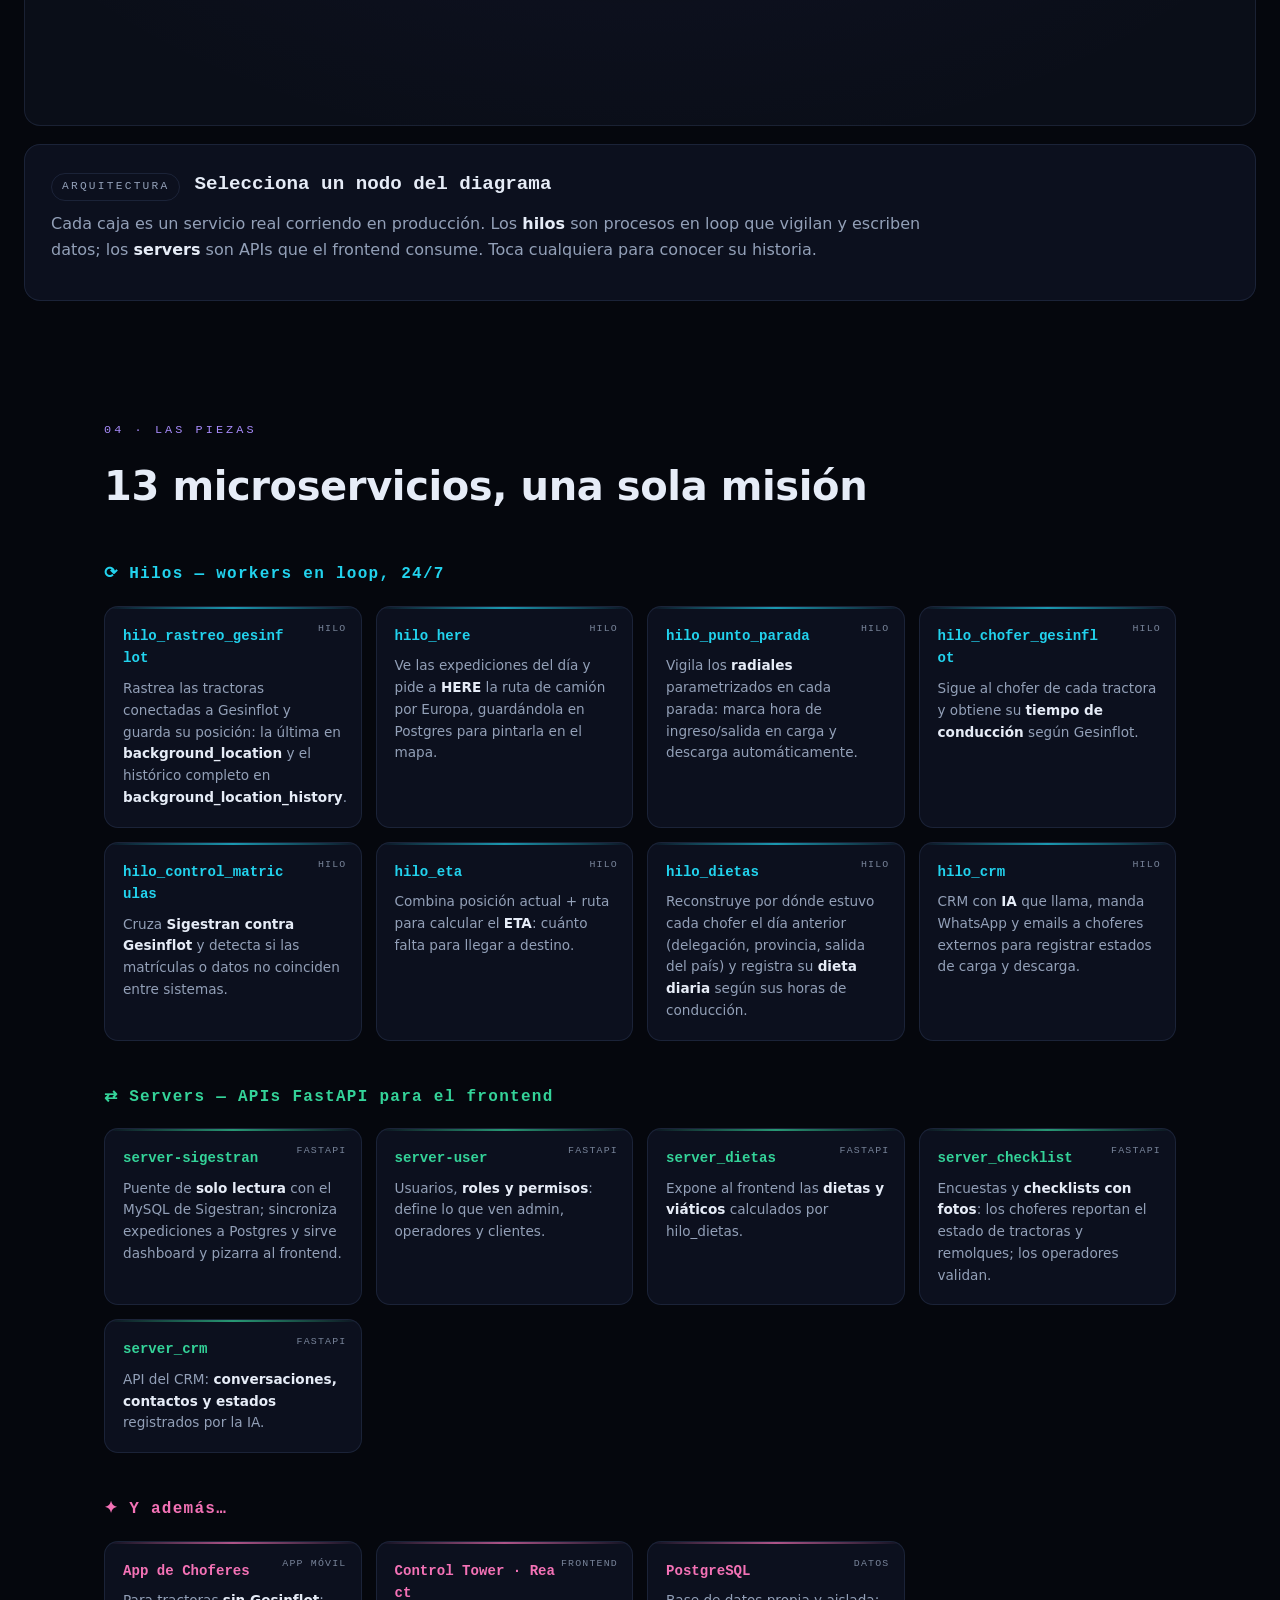
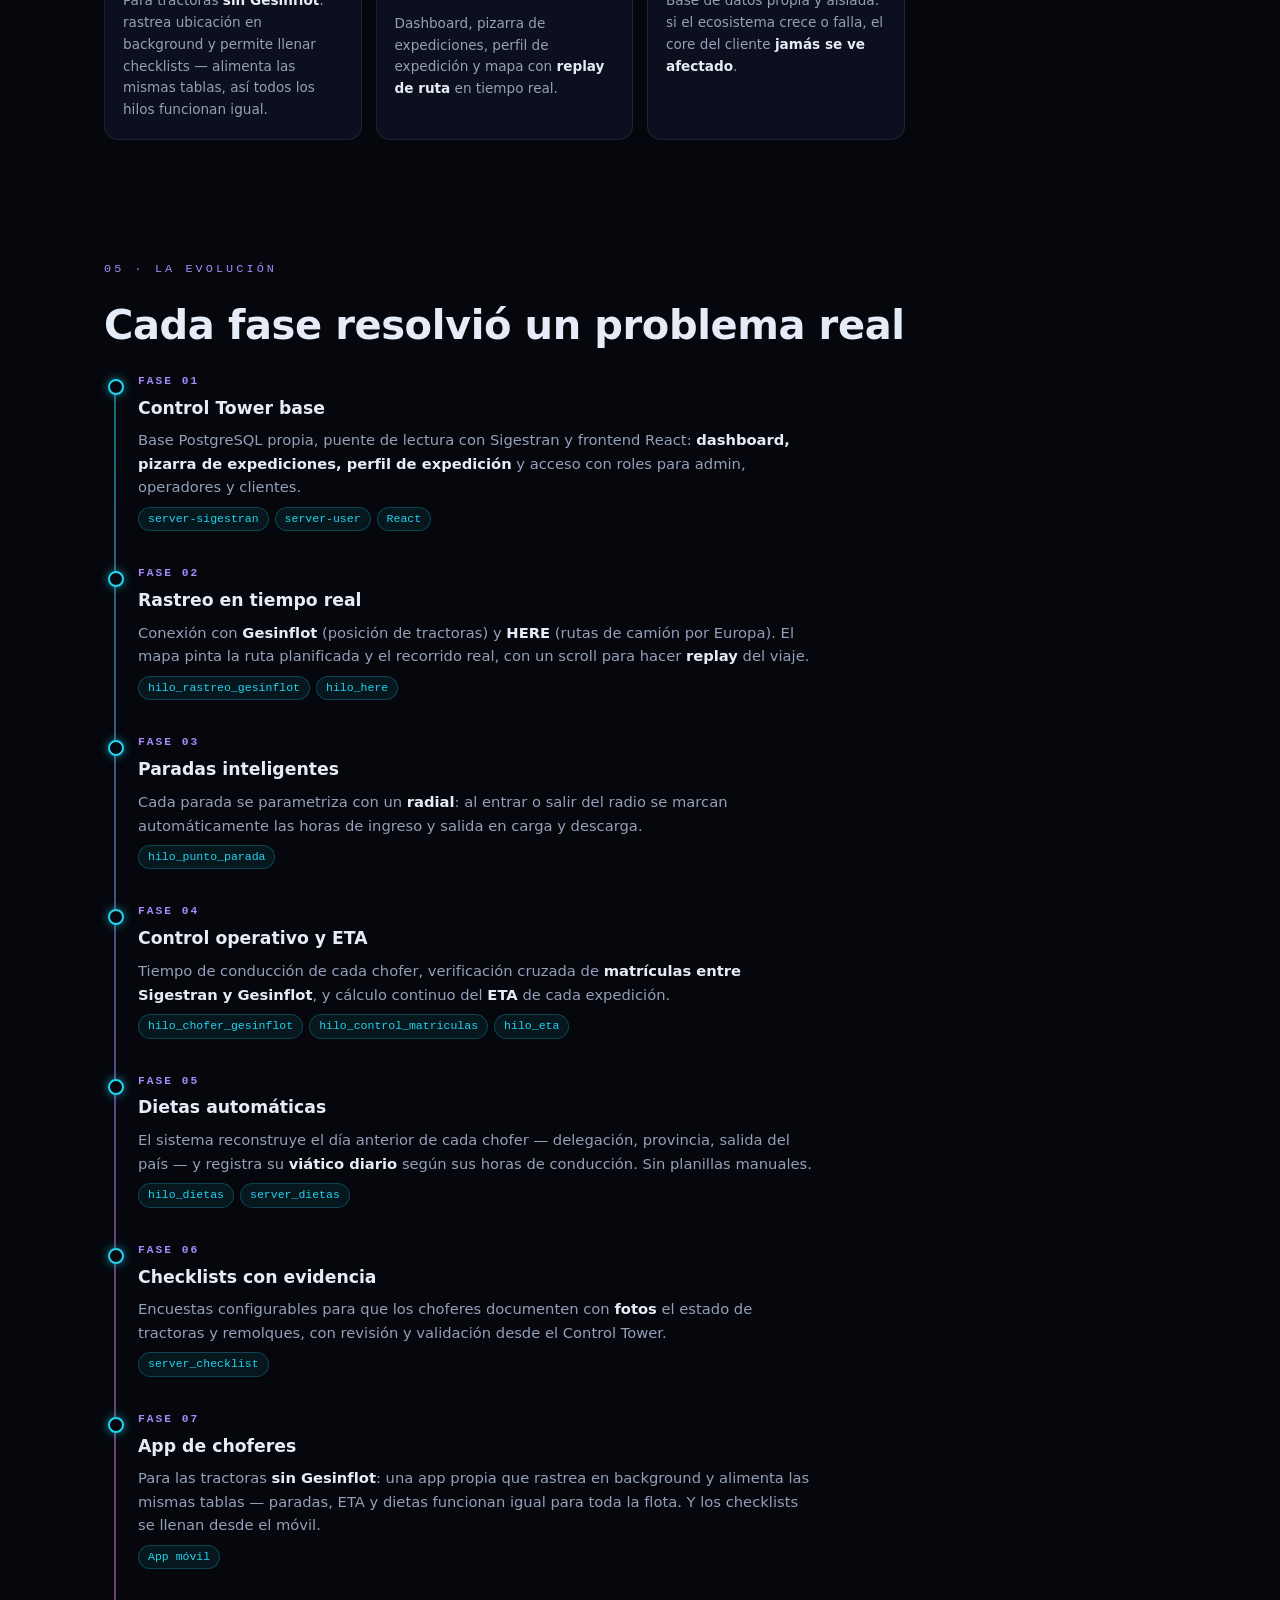
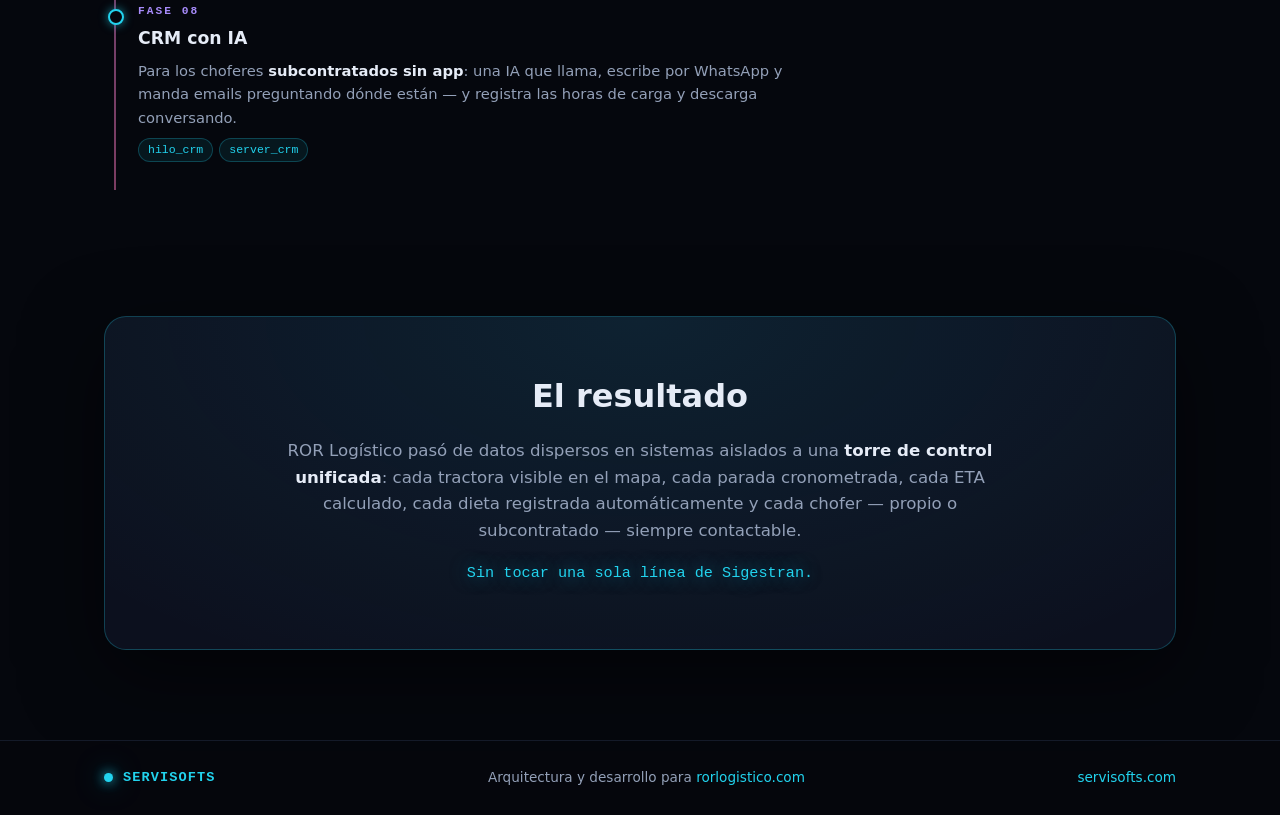
==== commit 84ae7f73: "cambios" ====
--- a/index.html
+++ b/index.html
@@ -5,23 +5,6 @@
     <meta name="viewport" content="width=device-width, initial-scale=1.0">
     <title>ROR Control Tower — Arquitectura | Servisofts</title>
     <meta name="description" content="Control Tower logístico para ROR Logístico: rastreo en tiempo real, ETA, dietas automáticas y CRM con IA. Desarrollado por Servisofts.">
-    <meta property="og:type" content="website">
-    <meta property="og:site_name" content="ROR Control Tower · Servisofts">
-    <meta property="og:locale" content="es_ES">
-    <meta property="og:url" content="https://s-r-o-r.github.io/">
-    <meta property="og:title" content="ROR Control Tower — Arquitectura | Servisofts">
-    <meta property="og:description" content="Control Tower logístico para ROR Logístico: rastreo en tiempo real, ETA, dietas automáticas y CRM con IA. Desarrollado por Servisofts.">
-    <meta property="og:image" content="https://s-r-o-r.github.io/assets/og/og-home.jpg">
-    <meta property="og:image:secure_url" content="https://s-r-o-r.github.io/assets/og/og-home.jpg">
-    <meta property="og:image:type" content="image/jpeg">
-    <meta property="og:image:width" content="1200">
-    <meta property="og:image:height" content="630">
-    <meta property="og:image:alt" content="ROR Control Tower — Arquitectura | Servisofts">
-    <meta name="twitter:card" content="summary_large_image">
-    <meta name="twitter:title" content="ROR Control Tower — Arquitectura | Servisofts">
-    <meta name="twitter:description" content="Control Tower logístico para ROR Logístico: rastreo en tiempo real, ETA, dietas automáticas y CRM con IA. Desarrollado por Servisofts.">
-    <meta name="twitter:image" content="https://s-r-o-r.github.io/assets/og/og-home.jpg">
-    <link rel="canonical" href="https://s-r-o-r.github.io/">
     <link rel="stylesheet" href="style.css" />
 </head>
 <body>
@@ -48,6 +31,7 @@
                 <a href="#microservicios">Microservicios</a>
                 <a href="#evolucion">Evolución</a>
                 <a href="cotizaciones/">Cotizaciones</a>
+                <a href="auditoria/">Auditoría</a>
             </div>
             <span class="nav-badge">by servisofts.com</span>
         </div>
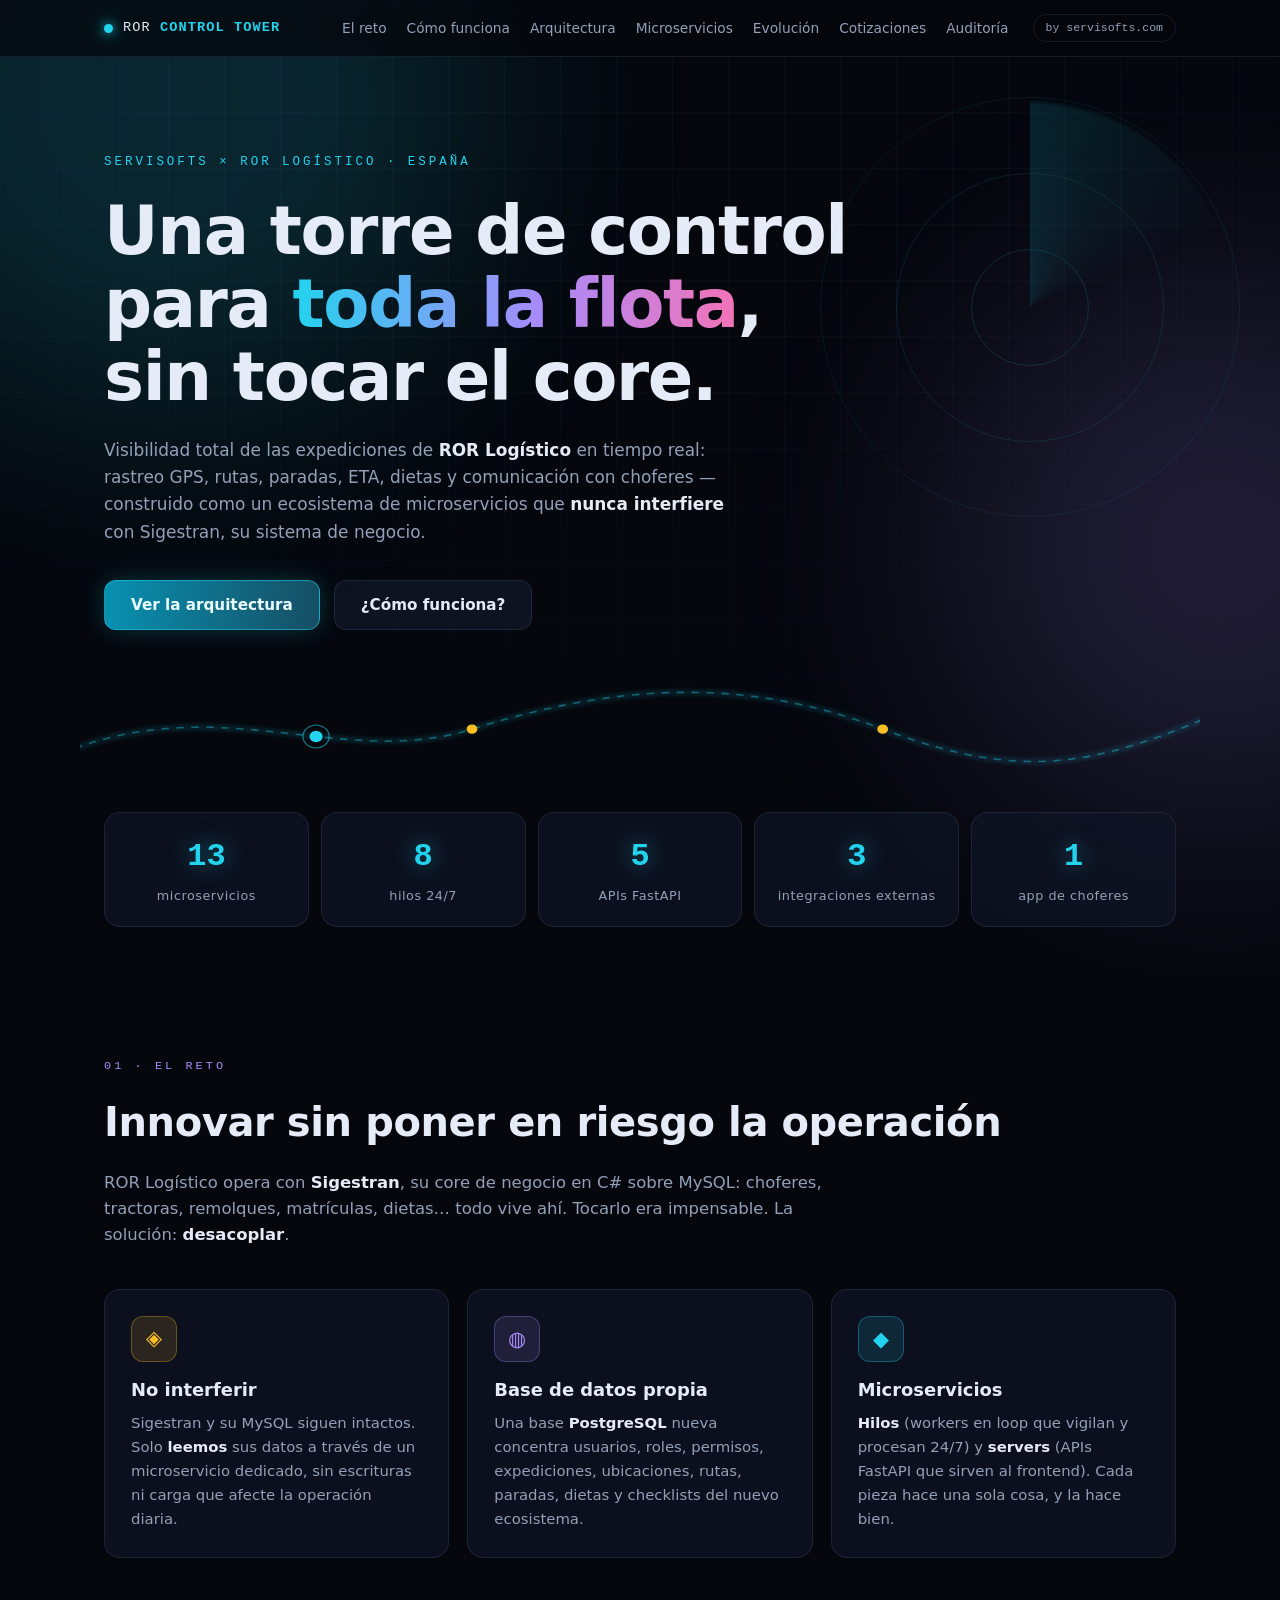
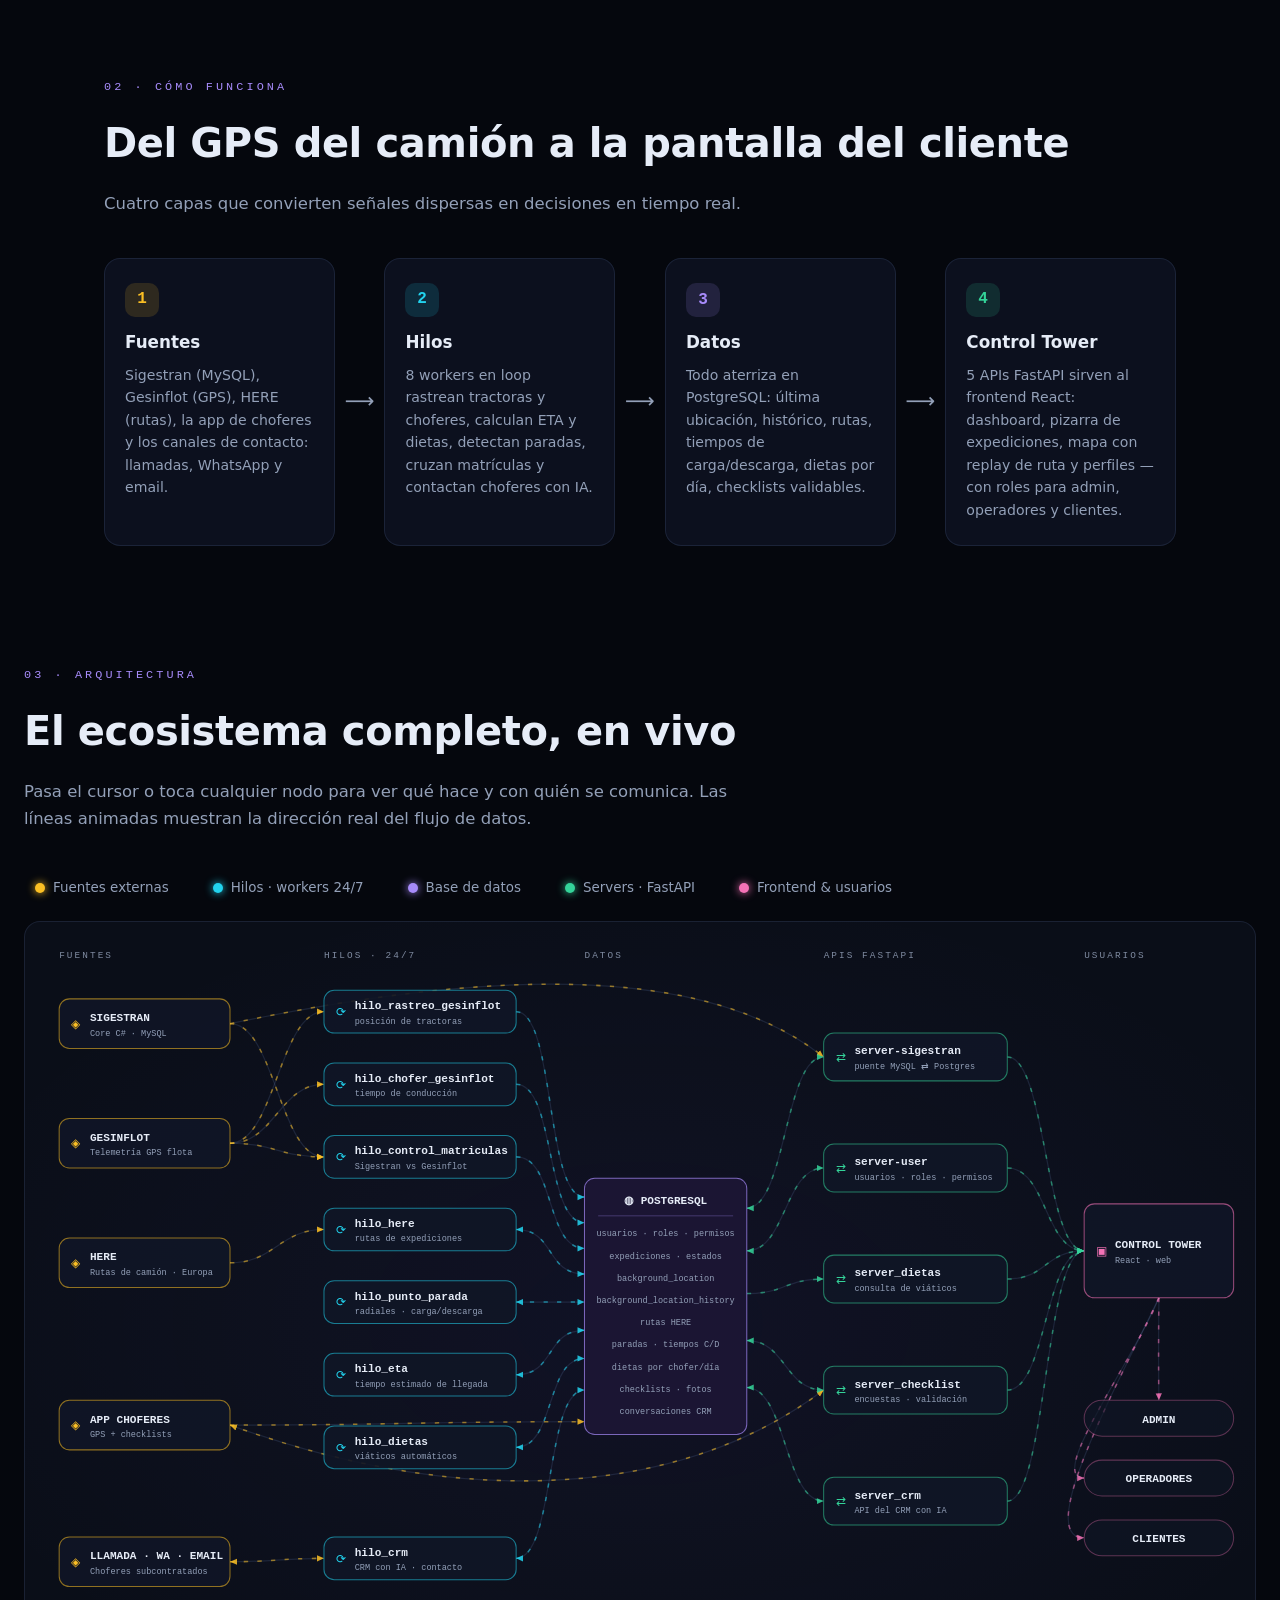
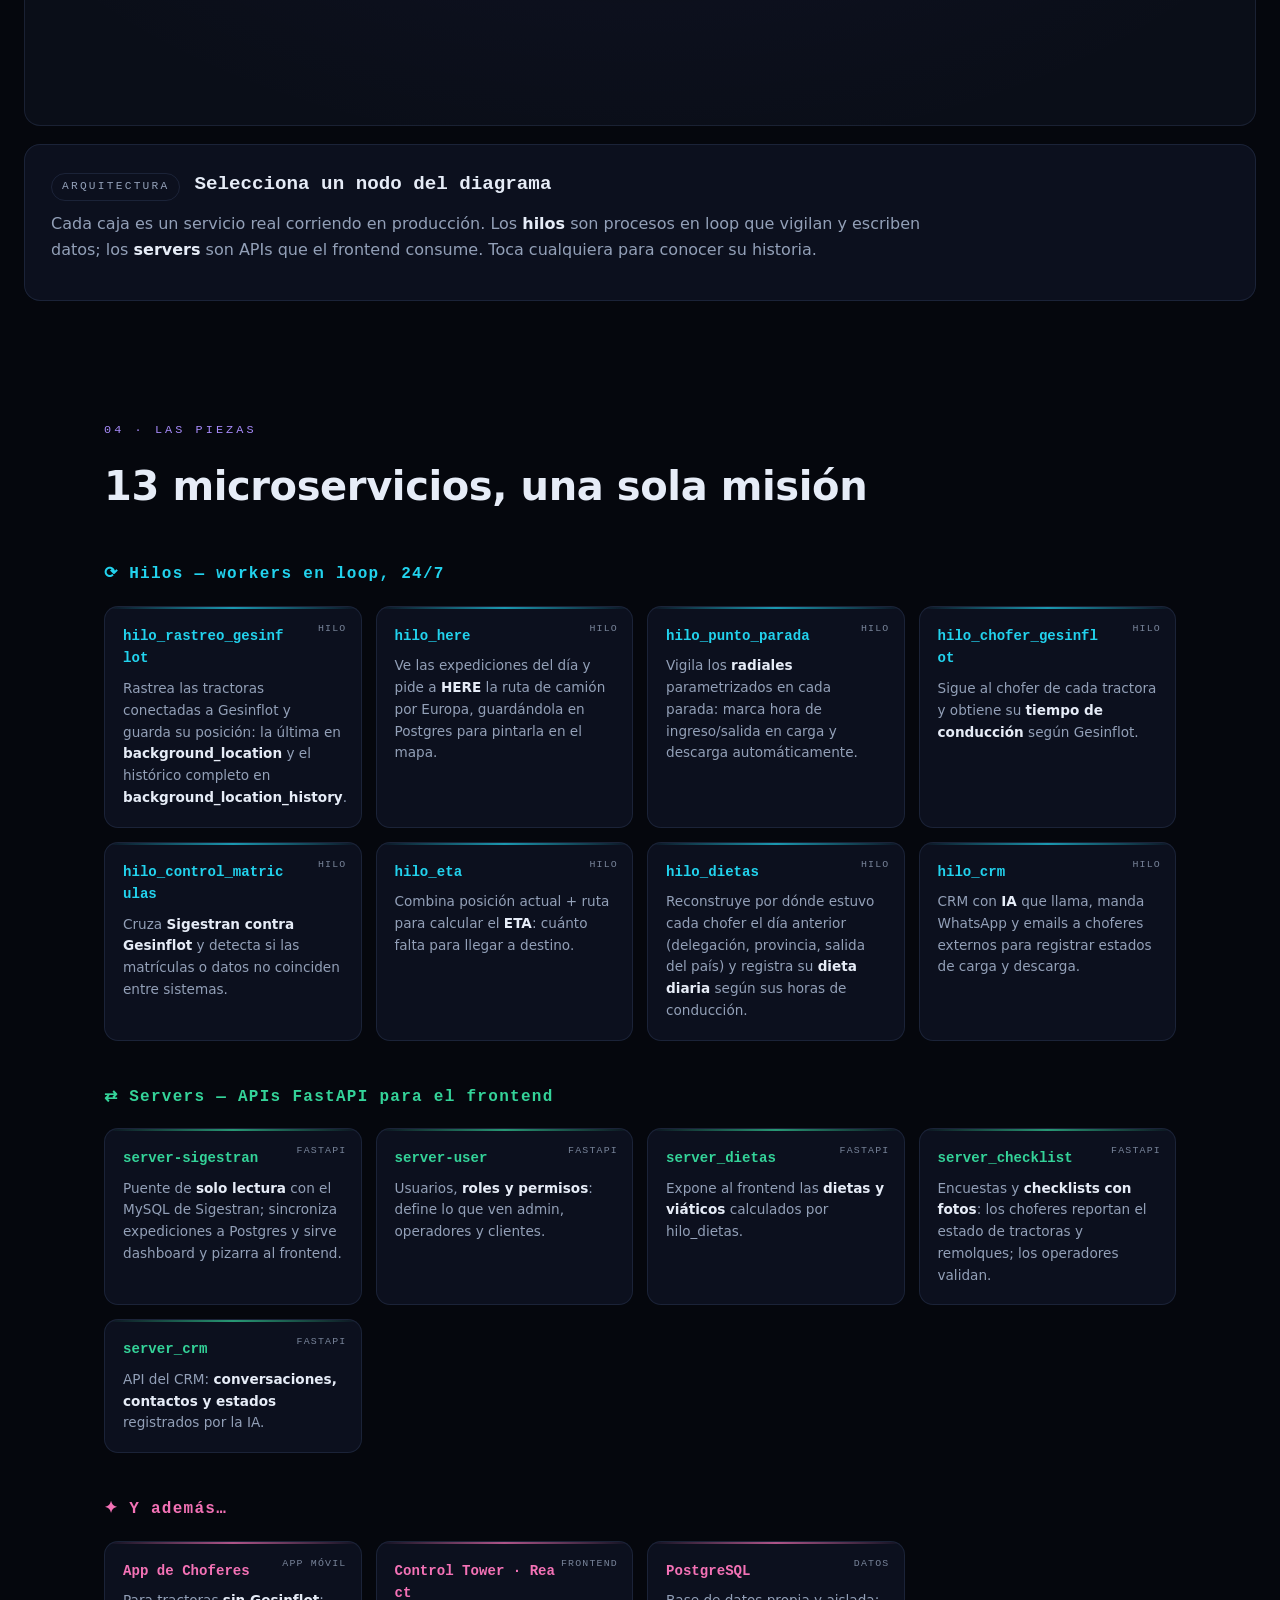
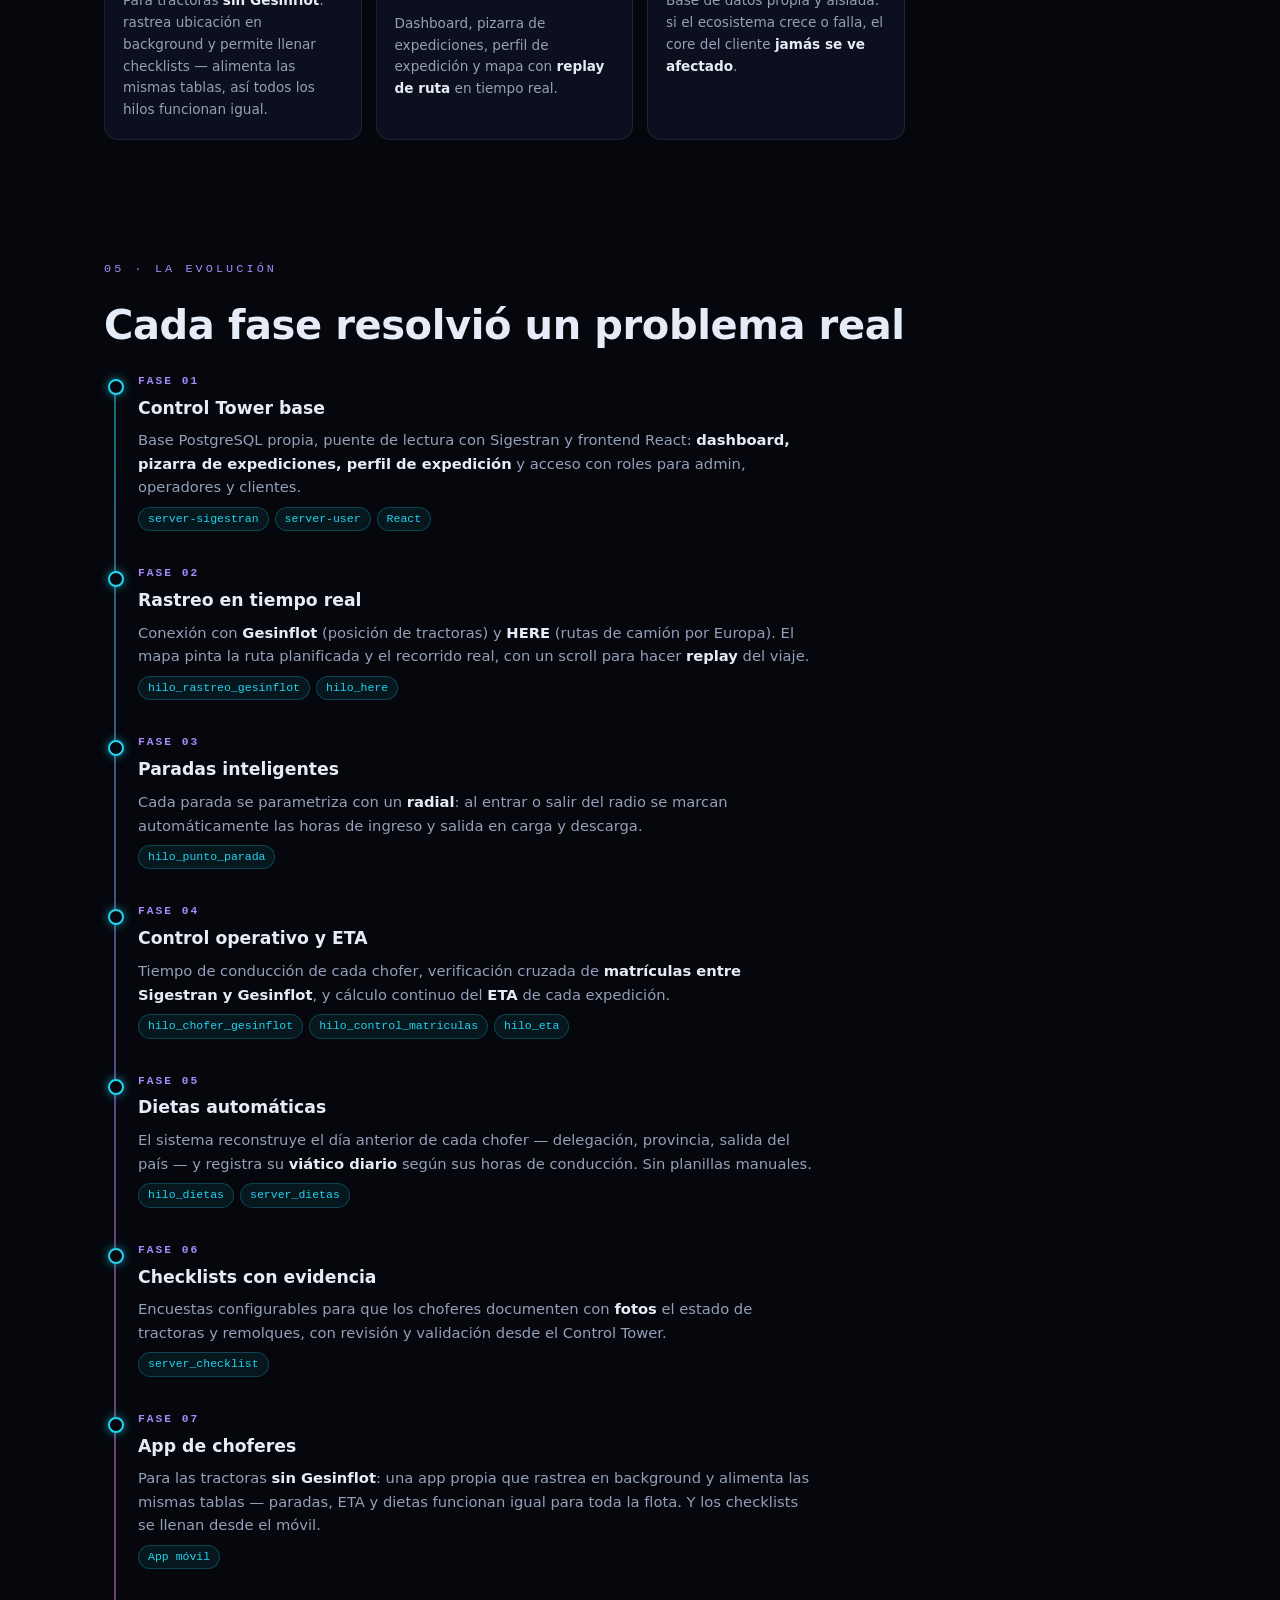
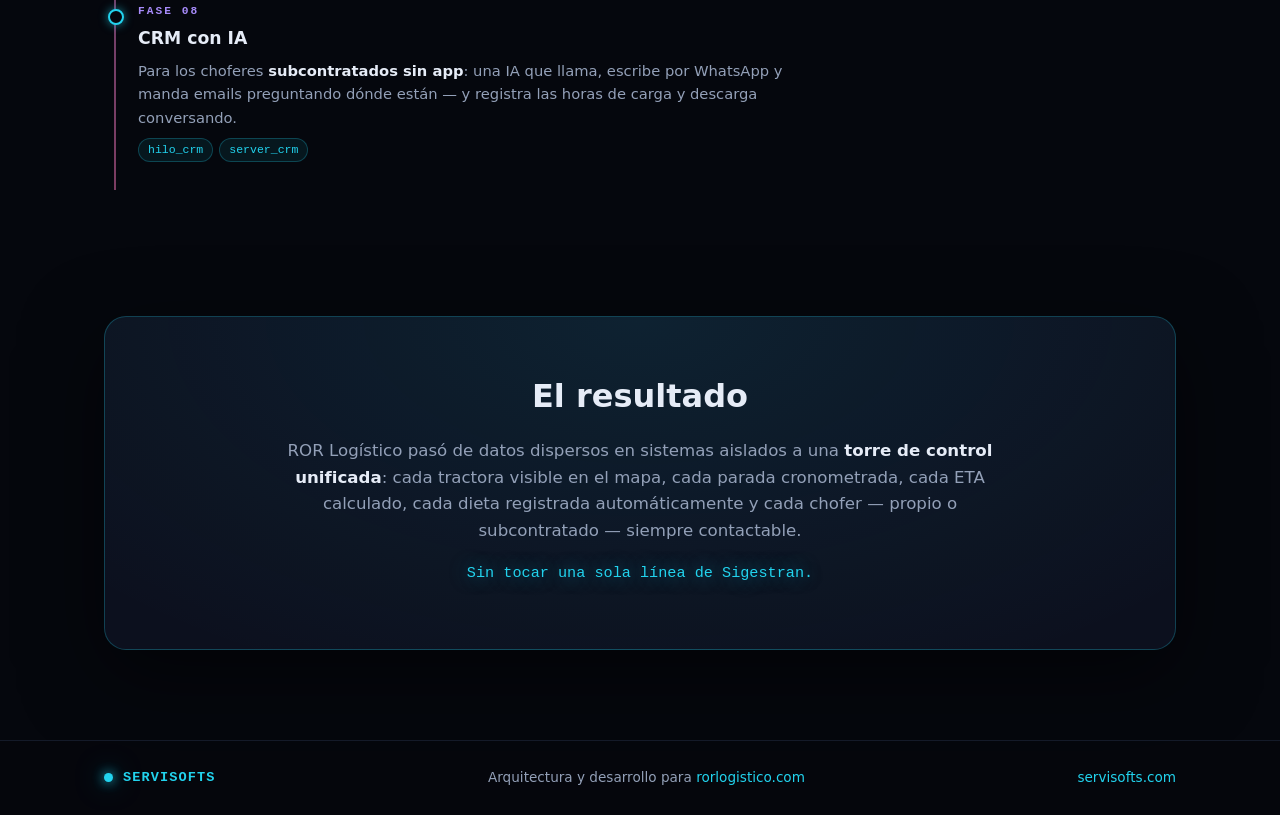
==== commit 1a2335b1: "Merge branch 'main' of https://github.com/s-r-o-r/s-r-o-r.github.io" ====
--- a/index.html
+++ b/index.html
@@ -5,6 +5,23 @@
     <meta name="viewport" content="width=device-width, initial-scale=1.0">
     <title>ROR Control Tower — Arquitectura | Servisofts</title>
     <meta name="description" content="Control Tower logístico para ROR Logístico: rastreo en tiempo real, ETA, dietas automáticas y CRM con IA. Desarrollado por Servisofts.">
+    <meta property="og:type" content="website">
+    <meta property="og:site_name" content="ROR Control Tower · Servisofts">
+    <meta property="og:locale" content="es_ES">
+    <meta property="og:url" content="https://s-r-o-r.github.io/">
+    <meta property="og:title" content="ROR Control Tower — Arquitectura | Servisofts">
+    <meta property="og:description" content="Control Tower logístico para ROR Logístico: rastreo en tiempo real, ETA, dietas automáticas y CRM con IA. Desarrollado por Servisofts.">
+    <meta property="og:image" content="https://s-r-o-r.github.io/assets/og/og-home.jpg">
+    <meta property="og:image:secure_url" content="https://s-r-o-r.github.io/assets/og/og-home.jpg">
+    <meta property="og:image:type" content="image/jpeg">
+    <meta property="og:image:width" content="1200">
+    <meta property="og:image:height" content="630">
+    <meta property="og:image:alt" content="ROR Control Tower — Arquitectura | Servisofts">
+    <meta name="twitter:card" content="summary_large_image">
+    <meta name="twitter:title" content="ROR Control Tower — Arquitectura | Servisofts">
+    <meta name="twitter:description" content="Control Tower logístico para ROR Logístico: rastreo en tiempo real, ETA, dietas automáticas y CRM con IA. Desarrollado por Servisofts.">
+    <meta name="twitter:image" content="https://s-r-o-r.github.io/assets/og/og-home.jpg">
+    <link rel="canonical" href="https://s-r-o-r.github.io/">
     <link rel="stylesheet" href="style.css" />
 </head>
 <body>
